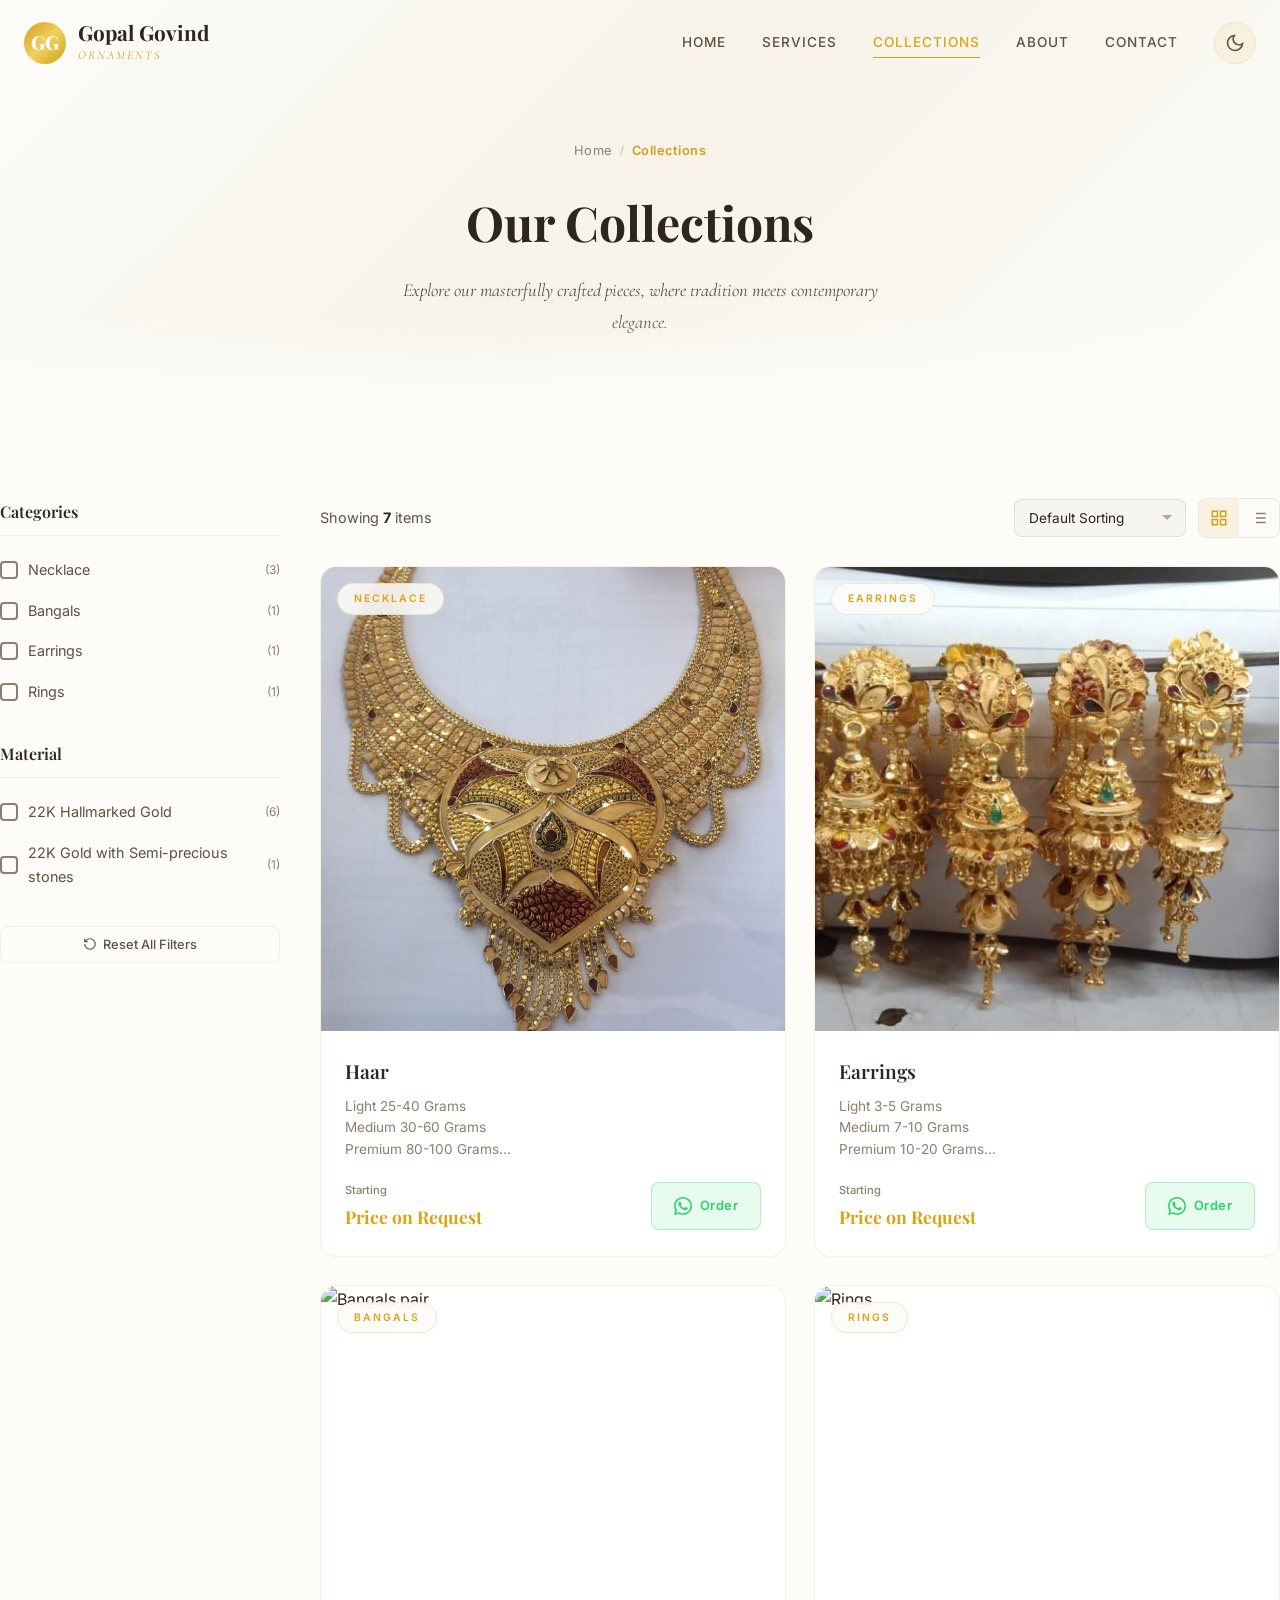
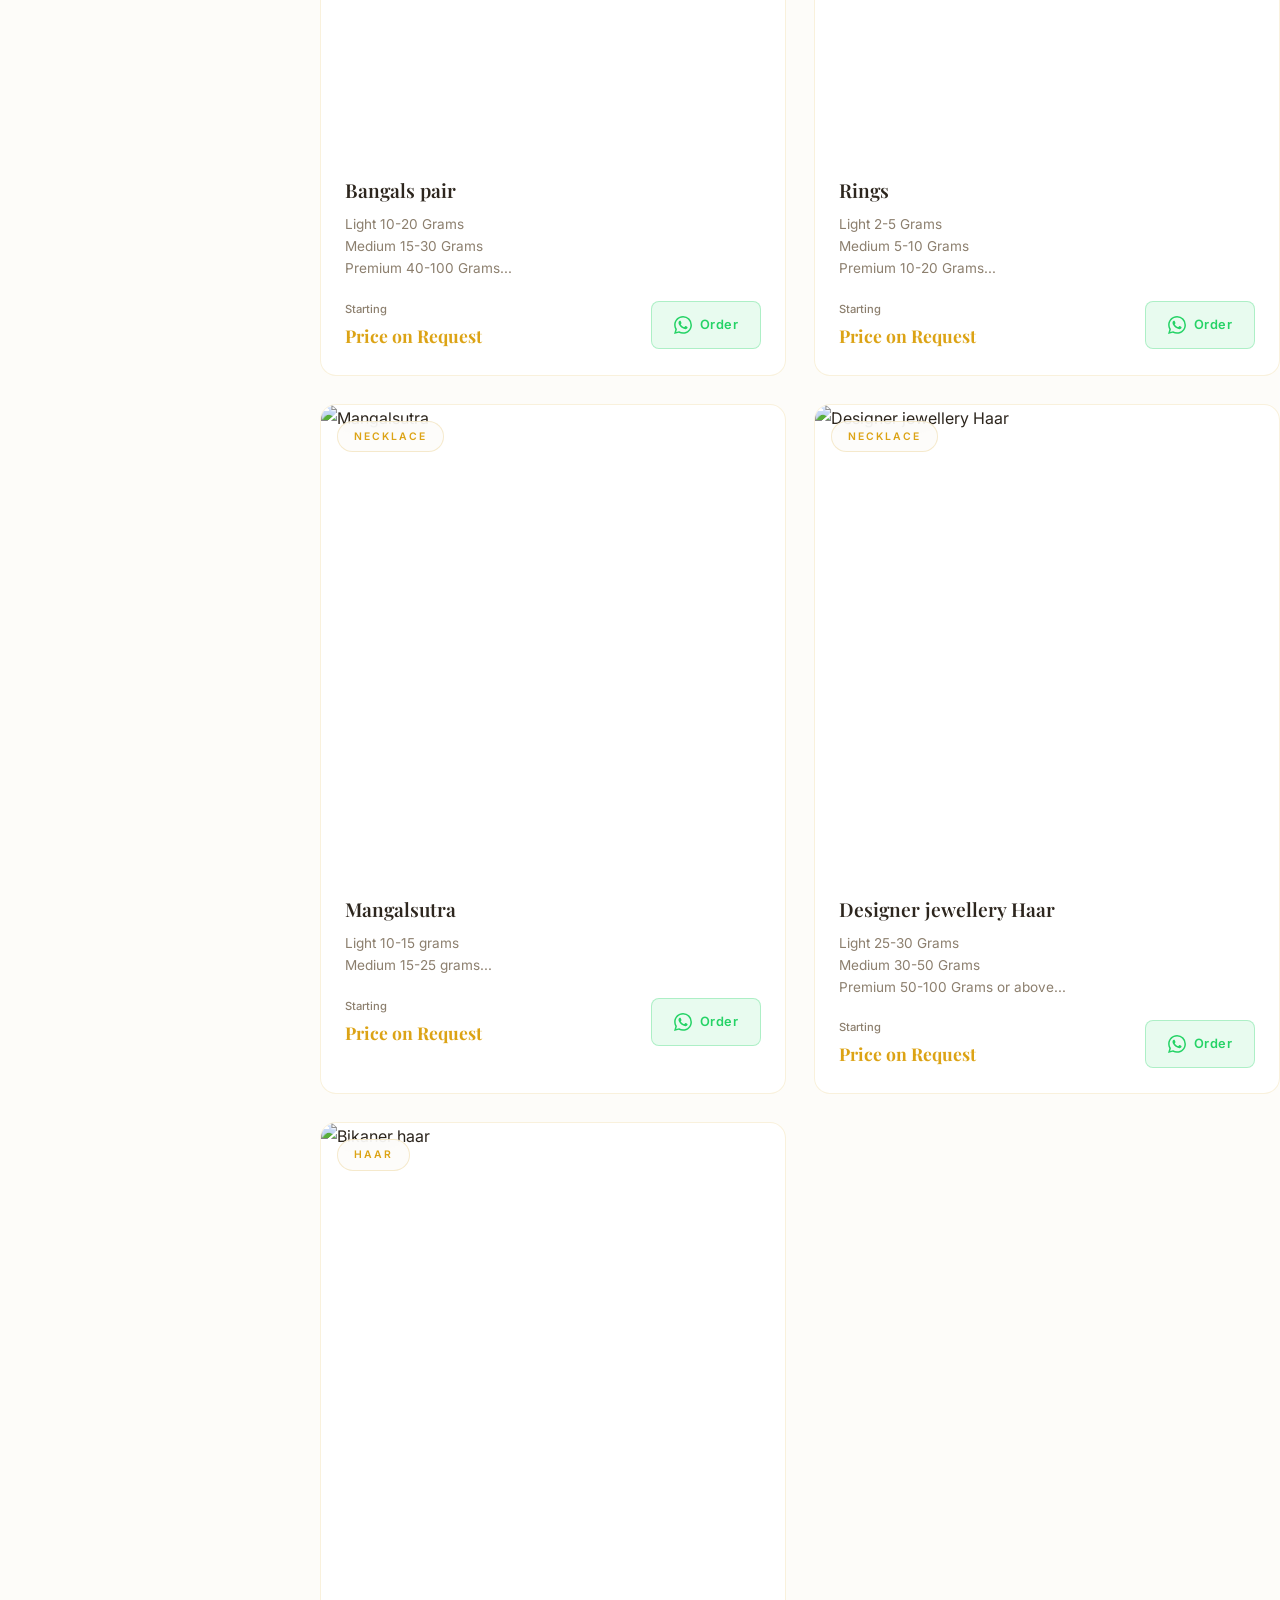
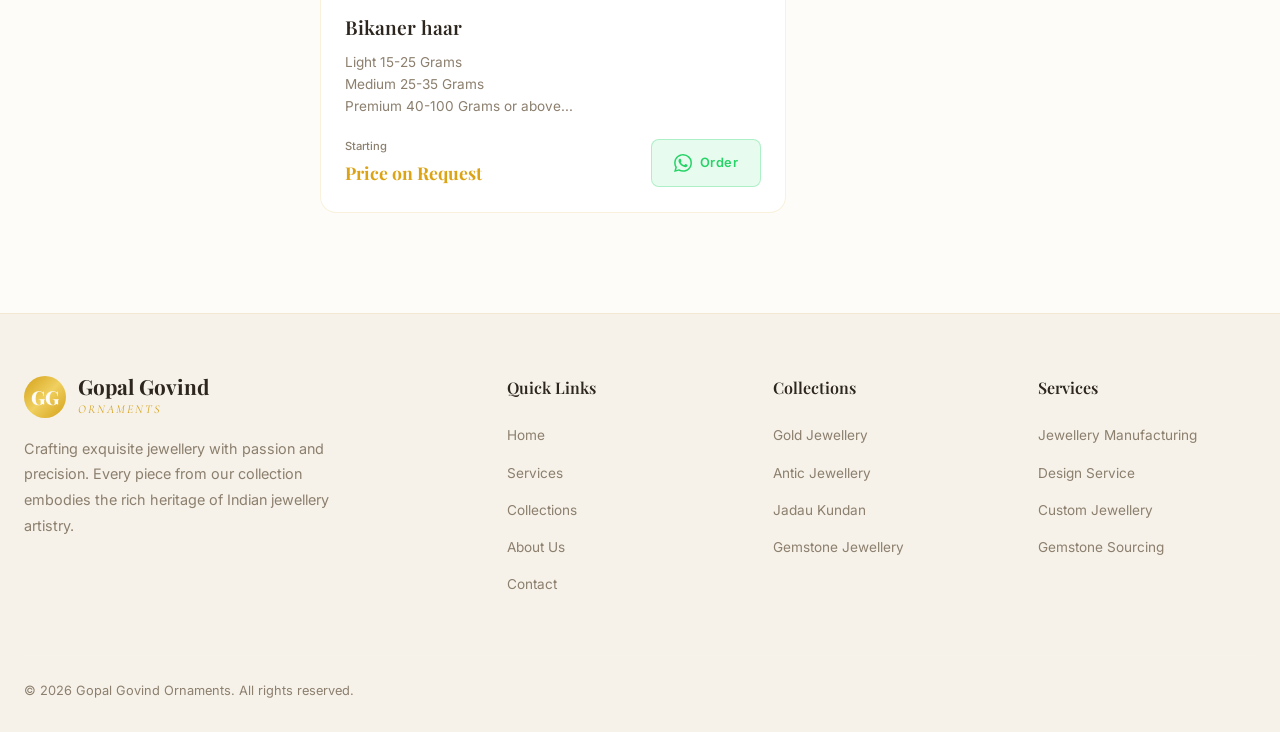
==== collections.html @ ad26abb6 "initial commit" ====
<!DOCTYPE html>
<html lang="en">

<head>
    <meta charset="UTF-8">
    <meta name="viewport" content="width=device-width, initial-scale=1.0">
    <title>Collections — Gopal Govind Ornaments</title>
    <meta name="description" content="Explore our exquisite handcrafted jewellery collections including Gold, Antic, Kundan, and Gemstone pieces.">
    <link rel="stylesheet" href="styles.css">
    <link rel="icon" type="image/svg+xml" href="data:image/svg+xml,%3Csvg xmlns='http://www.w3.org/2000/svg' viewBox='0 0 100 100'%3E%3Ctext y='.9em' font-size='90'%3E💎%3C/text%3E%3C/svg%3E">
    <script>
        (function() {
            const savedTheme = localStorage.getItem('theme');
            if (savedTheme === 'dark') {
                document.documentElement.classList.add('dark-theme');
            } else {
                document.documentElement.classList.remove('dark-theme');
            }
        })();
    </script>
</head>

<body>
    <!-- Page Loader -->
    <div class="page-loader" id="page-loader">
        <div class="loader-logo">Gopal Govind <span>Ornaments</span></div>
        <div class="loader-bar">
            <div class="loader-progress"></div>
        </div>
    </div>

    <!-- Navigation -->
    <nav class="navbar" id="navbar">
        <div class="container">
            <a href="index.html" class="nav-logo">
                <div class="nav-logo-icon">GG</div>
                <div class="nav-logo-text">
                    <span class="nav-logo-name">Gopal Govind</span>
                    <span class="nav-logo-tagline">Ornaments</span>
                </div>
            </a>

            <div class="nav-links" id="nav-links">
                <a href="index.html" class="nav-link" onclick="closeMenu()">Home</a>
                <a href="index.html#services" class="nav-link" onclick="closeMenu()">Services</a>
                <a href="collections.html" class="nav-link active" onclick="closeMenu()">Collections</a>
                <a href="about.html" class="nav-link" onclick="closeMenu()">About</a>
                <a href="contact.html" class="nav-link" onclick="closeMenu()">Contact</a>
                <button id="theme-toggle" class="theme-toggle-btn" aria-label="Toggle theme">
                    <svg class="sun-icon" viewBox="0 0 24 24" width="20" height="20" fill="none" stroke="currentColor" stroke-width="2">
                        <circle cx="12" cy="12" r="5"></circle>
                        <line x1="12" y1="1" x2="12" y2="3"></line>
                        <line x1="12" y1="21" x2="12" y2="23"></line>
                        <line x1="4.22" y1="4.22" x2="5.64" y2="5.64"></line>
                        <line x1="18.36" y1="18.36" x2="19.78" y2="19.78"></line>
                        <line x1="1" y1="12" x2="3" y2="12"></line>
                        <line x1="21" y1="12" x2="23" y2="12"></line>
                        <line x1="4.22" y1="19.78" x2="5.64" y2="18.36"></line>
                        <line x1="18.36" y1="5.64" x2="19.78" y2="4.22"></line>
                    </svg>
                    <svg class="moon-icon" viewBox="0 0 24 24" width="20" height="20" fill="none" stroke="currentColor" stroke-width="2">
                        <path d="M21 12.79A9 9 0 1 1 11.21 3 7 7 0 0 0 21 12.79z"></path>
                    </svg>
                </button>
            </div>

            <button class="hamburger" id="hamburger" onclick="toggleMenu()" aria-label="Toggle navigation menu">
                <span></span>
                <span></span>
                <span></span>
            </button>
        </div>
    </nav>

    <!-- Page Hero -->
    <header class="page-hero">
        <div class="container">
            <div class="breadcrumb animate-on-scroll">
                <a href="index.html">Home</a>
                <span class="breadcrumb-sep">/</span>
                <span class="breadcrumb-current">Collections</span>
            </div>
            <h1 class="page-hero-title animate-on-scroll" style="animation-delay: 0.1s">Our Collections</h1>
            <p class="page-hero-subtitle animate-on-scroll" style="animation-delay: 0.2s">Explore our masterfully crafted pieces, where tradition meets contemporary elegance.</p>
        </div>
    </header>

    <!-- Collections Content -->
    <section class="collections-layout">
        <!-- Sidebar Filters -->
        <aside class="filter-sidebar">
            <button class="filter-toggle-mobile" id="filter-toggle-mobile">
                <svg viewBox="0 0 24 24"><path d="M22 3H2l8 9.46V19l4 2v-8.54L22 3z"/></svg>
                Filters
            </button>
            
            <div class="filter-sections-wrapper" id="filter-sections">
                <div class="filter-section animate-on-scroll">
                    <h3 class="filter-section-title">Categories</h3>
                    <div id="filter-categories">
                        <!-- Categories injected by JS -->
                    </div>
                </div>

                <div class="filter-section animate-on-scroll" style="animation-delay: 0.1s">
                    <h3 class="filter-section-title">Material</h3>
                    <div id="filter-materials">
                        <!-- Materials injected by JS -->
                    </div>
                </div>

                <button class="filter-reset-btn animate-on-scroll" id="filter-reset" style="animation-delay: 0.2s">
                    <svg width="14" height="14" viewBox="0 0 24 24" fill="none" stroke="currentColor" stroke-width="2">
                        <path d="M3 12a9 9 0 1 0 9-9 9.75 9.75 0 0 0-6.74 2.74L3 8"/>
                        <path d="M3 3v5h5"/>
                    </svg>
                    Reset All Filters
                </button>
            </div>
        </aside>

        <!-- Product Grid Area -->
        <main class="collections-main">
            <div class="collection-toolbar animate-on-scroll">
                <div class="collection-count" id="collection-count">
                    Showing <strong>0</strong> items
                </div>
                <div class="collection-controls">
                    <select class="sort-select" id="sort-select" aria-label="Sort products">
                        <option value="default">Default Sorting</option>
                        <option value="az">Alphabetically, A-Z</option>
                        <option value="za">Alphabetically, Z-A</option>
                    </select>
                    
                    <div class="view-toggle">
                        <button class="view-btn active" id="view-grid" aria-label="Grid view">
                            <svg viewBox="0 0 24 24"><rect x="3" y="3" width="7" height="7"/><rect x="14" y="3" width="7" height="7"/><rect x="14" y="14" width="7" height="7"/><rect x="3" y="14" width="7" height="7"/></svg>
                        </button>
                        <button class="view-btn" id="view-list" aria-label="List view">
                            <svg viewBox="0 0 24 24"><line x1="8" y1="6" x2="21" y2="6"/><line x1="8" y1="12" x2="21" y2="12"/><line x1="8" y1="18" x2="21" y2="18"/><line x1="3" y1="6" x2="3.01" y2="6"/><line x1="3" y1="12" x2="3.01" y2="12"/><line x1="3" y1="18" x2="3.01" y2="18"/></svg>
                        </button>
                    </div>
                </div>
            </div>

            <div class="products-grid" id="products-grid">
                <!-- Products injected by JS -->
            </div>
        </main>
    </section>

    <!-- Footer -->
    <footer class="footer">
        <div class="container">
            <div class="footer-grid">
                <div>
                    <a href="index.html" class="nav-logo">
                        <div class="nav-logo-icon">GG</div>
                        <div class="nav-logo-text">
                            <span class="nav-logo-name">Gopal Govind</span>
                            <span class="nav-logo-tagline">Ornaments</span>
                        </div>
                    </a>
                    <p class="footer-brand-description">
                        Crafting exquisite jewellery with passion and precision. Every piece from our collection embodies
                        the rich heritage of Indian jewellery artistry.
                    </p>
                </div>
                <div>
                    <h4 class="footer-heading">Quick Links</h4>
                    <ul class="footer-links">
                        <li><a href="index.html">Home</a></li>
                        <li><a href="index.html#services">Services</a></li>
                        <li><a href="collections.html">Collections</a></li>
                        <li><a href="about.html">About Us</a></li>
                        <li><a href="contact.html">Contact</a></li>
                    </ul>
                </div>
                <div>
                    <h4 class="footer-heading">Collections</h4>
                    <ul class="footer-links">
                        <li><a href="collections.html?category=gold">Gold Jewellery</a></li>
                        <li><a href="collections.html?category=antic">Antic Jewellery</a></li>
                        <li><a href="collections.html?category=kundan">Jadau Kundan</a></li>
                        <li><a href="collections.html?category=gemstone">Gemstone Jewellery</a></li>
                    </ul>
                </div>
                <div>
                    <h4 class="footer-heading">Services</h4>
                    <ul class="footer-links">
                        <li><a href="index.html#services">Jewellery Manufacturing</a></li>
                        <li><a href="index.html#services">Design Service</a></li>
                        <li><a href="index.html#services">Custom Jewellery</a></li>
                        <li><a href="index.html#services">Gemstone Sourcing</a></li>
                    </ul>
                </div>
            </div>
            <div class="footer-bottom">
                <p class="footer-copyright">&copy; 2026 Gopal Govind Ornaments. All rights reserved.</p>
            </div>
        </div>
    </footer>

    <!-- Back to Top -->
    <button class="back-to-top" id="back-to-top" onclick="scrollToTop()" aria-label="Back to top">
        <svg width="20" height="20" viewBox="0 0 24 24" fill="none" stroke="currentColor" stroke-width="2">
            <path d="M18 15l-6-6-6 6" />
        </svg>
    </button>

    <script src="data.js"></script>
    <script src="shared.js"></script>
    <script src="collections.js"></script>
</body>

</html>
---- styles.css ----
/* ========================================
   GOPAL GOVIND ORNAMENTS — Design System
   Premium Luxury Jewellery E-commerce
   ======================================== */

@import url('https://fonts.googleapis.com/css2?family=Playfair+Display:ital,wght@0,400;0,500;0,600;0,700;0,800;1,400;1,500&family=Inter:wght@300;400;500;600;700&family=Cormorant+Garamond:ital,wght@0,400;0,500;0,600;0,700;1,400;1,500&display=swap');

/* ── CSS Custom Properties ── */
:root {
  /* Primary Gold Palette */
  --gold-50: #fefce8;
  --gold-100: #fef9c3;
  --gold-200: #fef08a;
  --gold-300: #fde047;
  --gold-400: #dca315; /* Darker gold for better contrast on light backgrounds */
  --gold-500: #d4a017;
  --gold-600: #b8860b;
  --gold-700: #96700a;
  --gold-800: #7a5c0e;
  --gold-900: #5c4409;

  /* Background Palette (Light Theme Default) */
  --bg-primary: #fdfcf9;
  --bg-secondary: #f6f2e9;
  --bg-tertiary: #ebe5d8;
  --bg-card: #ffffff;
  --bg-elevated: #ffffff;

  /* Text Colors */
  --text-primary: #2d261e;
  --text-secondary: #5e5140;
  --text-muted: #8c7f6e;
  --text-gold: #c79514;

  /* Accent Colors */
  --ruby: #9b1b30;
  --ruby-light: #c41e3a;
  --emerald: #1b6b3a;
  --emerald-light: #2d8b57;
  --sapphire: #1b3a6b;
  --sapphire-light: #2952a3;

  /* Gradients */
  --gradient-gold: linear-gradient(135deg, #d4a017, #f0d060, #d4a017);
  --gradient-gold-subtle: linear-gradient(135deg, rgba(212, 160, 23, 0.1), rgba(240, 208, 96, 0.03));
  --gradient-dark: linear-gradient(180deg, #fdfcf9 0%, #f6f2e9 50%, #fdfcf9 100%);
  --gradient-hero: linear-gradient(135deg, #fdfcf9 0%, #f7f3ea 50%, #fdfcf9 100%);
  --gradient-card: linear-gradient(145deg, #ffffff, #fdfcf9);

  /* Shadows */
  --shadow-sm: 0 2px 8px rgba(94, 81, 64, 0.08);
  --shadow-md: 0 4px 20px rgba(94, 81, 64, 0.12);
  --shadow-lg: 0 8px 40px rgba(94, 81, 64, 0.16);
  --shadow-gold: 0 4px 30px rgba(212, 160, 23, 0.1);
  --shadow-gold-lg: 0 8px 50px rgba(212, 160, 23, 0.15);

  /* Typography */
  --font-display: 'Playfair Display', serif;
  --font-body: 'Inter', sans-serif;
  --font-elegant: 'Cormorant Garamond', serif;

  /* Spacing */
  --section-padding: 100px 0;
  --container-width: 1280px;

  /* Borders */
  --border-gold: 1px solid rgba(212, 160, 23, 0.15);
  --border-gold-strong: 1px solid rgba(212, 160, 23, 0.35);

  /* Transitions */
  --transition-fast: 0.2s cubic-bezier(0.4, 0, 0.2, 1);
  --transition-smooth: 0.4s cubic-bezier(0.4, 0, 0.2, 1);
  --transition-slow: 0.6s cubic-bezier(0.4, 0, 0.2, 1);

  /* Semantic UI overlays & inputs */
  --overlay-bg: rgba(253, 252, 249, 0.95);
  --card-overlay-bg: rgba(253, 252, 249, 0.85);
  --border-subtle: 1px solid rgba(94, 81, 64, 0.1);
  --form-input-bg: rgba(94, 81, 64, 0.04);
  --form-input-border: 1px solid rgba(94, 81, 64, 0.12);
  --loader-bg: rgba(94, 81, 64, 0.1);
}

/* ── Dark Theme Override ── */
html.dark-theme {
  --gold-400: #facc15;
  
  /* Dark Background Palette */
  --bg-primary: #0a0a0a;
  --bg-secondary: #111111;
  --bg-tertiary: #1a1a1a;
  --bg-card: #141414;
  --bg-elevated: #1e1e1e;

  /* Text Colors */
  --text-primary: #f5f0e8;
  --text-secondary: #b8a88a;
  --text-muted: #8a7d6b;
  --text-gold: #d4a017;

  /* Gradients */
  --gradient-dark: linear-gradient(180deg, #0a0a0a 0%, #111111 50%, #0a0a0a 100%);
  --gradient-hero: linear-gradient(135deg, #0a0a0a 0%, #1a1510 50%, #0a0a0a 100%);
  --gradient-card: linear-gradient(145deg, rgba(30, 30, 30, 0.9), rgba(20, 20, 20, 0.95));

  /* Shadows */
  --shadow-sm: 0 2px 8px rgba(0, 0, 0, 0.3);
  --shadow-md: 0 4px 20px rgba(0, 0, 0, 0.4);
  --shadow-lg: 0 8px 40px rgba(0, 0, 0, 0.5);
  --shadow-gold: 0 4px 30px rgba(212, 160, 23, 0.15);
  --shadow-gold-lg: 0 8px 50px rgba(212, 160, 23, 0.25);

  /* Borders */
  --border-gold: 1px solid rgba(212, 160, 23, 0.2);
  --border-gold-strong: 1px solid rgba(212, 160, 23, 0.4);

  /* Semantic UI overlays & inputs */
  --overlay-bg: rgba(10, 10, 10, 0.95);
  --card-overlay-bg: rgba(10, 10, 10, 0.8);
  --border-subtle: 1px solid rgba(255, 255, 255, 0.05);
  --form-input-bg: rgba(255, 255, 255, 0.03);
  --form-input-border: 1px solid rgba(255, 255, 255, 0.08);
  --loader-bg: rgba(255, 255, 255, 0.05);
}


/* ── Reset & Base ── */
*,
*::before,
*::after {
  margin: 0;
  padding: 0;
  box-sizing: border-box;
}

html {
  scroll-behavior: smooth;
  font-size: 16px;
}

body {
  font-family: var(--font-body);
  background-color: var(--bg-primary);
  color: var(--text-primary);
  line-height: 1.7;
  overflow-x: hidden;
  -webkit-font-smoothing: antialiased;
  -moz-osx-font-smoothing: grayscale;
}

a {
  text-decoration: none;
  color: inherit;
}

ul, ol {
  list-style: none;
}

img {
  max-width: 100%;
  display: block;
}

button {
  border: none;
  outline: none;
  cursor: pointer;
  font-family: var(--font-body);
}

/* ── Container ── */
.container {
  max-width: var(--container-width);
  margin: 0 auto;
  padding: 0 24px;
}

/* ── Decorative Elements ── */
.gold-line {
  width: 80px;
  height: 2px;
  background: var(--gradient-gold);
  margin: 16px auto;
  border-radius: 2px;
}

.section-badge {
  display: inline-block;
  font-family: var(--font-body);
  font-size: 0.7rem;
  font-weight: 600;
  letter-spacing: 4px;
  text-transform: uppercase;
  color: var(--gold-500);
  background: rgba(212, 160, 23, 0.08);
  padding: 8px 24px;
  border-radius: 50px;
  border: 1px solid rgba(212, 160, 23, 0.15);
  margin-bottom: 20px;
}

.section-title {
  font-family: var(--font-display);
  font-size: 3rem;
  font-weight: 700;
  color: var(--text-primary);
  margin-bottom: 16px;
  line-height: 1.2;
}

.section-subtitle {
  font-family: var(--font-elegant);
  font-size: 1.2rem;
  color: var(--text-secondary);
  max-width: 600px;
  margin: 0 auto;
  font-style: italic;
}

.section-header {
  text-align: center;
  margin-bottom: 64px;
}

/* ── Scroll Animations ── */
.animate-on-scroll {
  opacity: 0;
  transform: translateY(40px);
  transition: opacity 0.8s ease, transform 0.8s ease;
}

.animate-on-scroll.visible {
  opacity: 1;
  transform: translateY(0);
}

/* =====================
   NAVIGATION
   ===================== */
.navbar {
  position: fixed;
  top: 0;
  left: 0;
  width: 100%;
  z-index: 1000;
  padding: 20px 0;
  transition: var(--transition-smooth);
}

.navbar.scrolled {
  padding: 12px 0;
  background: var(--overlay-bg);
  backdrop-filter: blur(20px);
  -webkit-backdrop-filter: blur(20px);
  border-bottom: var(--border-gold);
  box-shadow: var(--shadow-md);
}

.navbar .container {
  display: flex;
  justify-content: space-between;
  align-items: center;
}

.nav-logo {
  display: flex;
  align-items: center;
  gap: 12px;
}

.nav-logo-icon {
  width: 42px;
  height: 42px;
  background: var(--gradient-gold);
  border-radius: 50%;
  display: flex;
  align-items: center;
  justify-content: center;
  font-family: var(--font-display);
  font-size: 1.2rem;
  font-weight: 800;
  color: var(--bg-primary);
}

.nav-logo-text {
  display: flex;
  flex-direction: column;
}

.nav-logo-name {
  font-family: var(--font-display);
  font-size: 1.3rem;
  font-weight: 700;
  color: var(--text-primary);
  line-height: 1.2;
}

.nav-logo-tagline {
  font-family: var(--font-elegant);
  font-size: 0.75rem;
  color: var(--gold-500);
  letter-spacing: 2px;
  text-transform: uppercase;
  font-style: italic;
}

.nav-links {
  display: flex;
  gap: 36px;
  align-items: center;
}

.nav-link {
  font-size: 0.85rem;
  font-weight: 500;
  letter-spacing: 1px;
  text-transform: uppercase;
  color: var(--text-secondary);
  transition: var(--transition-fast);
  position: relative;
}

.nav-link::after {
  content: '';
  position: absolute;
  bottom: -4px;
  left: 0;
  width: 0;
  height: 1px;
  background: var(--gold-500);
  transition: var(--transition-smooth);
}

.nav-link:hover {
  color: var(--gold-400);
}

.nav-link:hover::after {
  width: 100%;
}

/* Theme Toggle Button */
.theme-toggle-btn {
  display: flex;
  align-items: center;
  justify-content: center;
  width: 42px;
  height: 42px;
  background: rgba(212, 160, 23, 0.08);
  border: var(--border-gold);
  border-radius: 50%;
  color: var(--text-secondary);
  transition: var(--transition-smooth);
  cursor: pointer;
}

.theme-toggle-btn:hover {
  background: rgba(212, 160, 23, 0.15);
  border-color: var(--gold-500);
  color: var(--gold-400);
  transform: scale(1.05) rotate(15deg);
  box-shadow: var(--shadow-gold);
}

.theme-toggle-btn svg {
  transition: transform 0.5s cubic-bezier(0.4, 0, 0.2, 1);
}

.theme-toggle-btn:active svg {
  transform: scale(0.85);
}

/* Toggle visibility of sun/moon icons based on theme */
html:not(.dark-theme) .sun-icon {
  display: none !important;
}

html:not(.dark-theme) .moon-icon {
  display: block !important;
}

html.dark-theme .sun-icon {
  display: block !important;
}

html.dark-theme .moon-icon {
  display: none !important;
}

@media (max-width: 768px) {
  .theme-toggle-btn {
    margin: 10px auto 0 auto;
  }
}

.nav-whatsapp {
  display: flex;
  align-items: center;
  gap: 8px;
  padding: 10px 24px;
  background: rgba(37, 211, 102, 0.1);
  border: 1px solid rgba(37, 211, 102, 0.3);
  border-radius: 50px;
  color: #25d366;
  font-size: 0.85rem;
  font-weight: 600;
  transition: var(--transition-smooth);
}

.nav-whatsapp:hover {
  background: rgba(37, 211, 102, 0.2);
  border-color: rgba(37, 211, 102, 0.5);
  box-shadow: 0 4px 20px rgba(37, 211, 102, 0.15);
}

.nav-whatsapp svg {
  width: 18px;
  height: 18px;
}

/* Hamburger */
.hamburger {
  display: none;
  flex-direction: column;
  gap: 5px;
  background: transparent;
  padding: 8px;
  cursor: pointer;
}

.hamburger span {
  width: 28px;
  height: 2px;
  background: var(--text-primary);
  transition: var(--transition-fast);
  border-radius: 2px;
}

.hamburger.active span:nth-child(1) {
  transform: rotate(45deg) translate(5px, 5px);
}

.hamburger.active span:nth-child(2) {
  opacity: 0;
}

.hamburger.active span:nth-child(3) {
  transform: rotate(-45deg) translate(5px, -5px);
}

/* =====================
   HERO SECTION
   ===================== */
.hero {
  min-height: 100vh;
  display: flex;
  align-items: center;
  position: relative;
  background: var(--gradient-hero);
  overflow: hidden;
}

.hero::before {
  content: '';
  position: absolute;
  top: 0;
  left: 0;
  width: 100%;
  height: 100%;
  background: 
    radial-gradient(ellipse 800px 600px at 20% 50%, rgba(212, 160, 23, 0.06) 0%, transparent 70%),
    radial-gradient(ellipse 600px 400px at 80% 30%, rgba(212, 160, 23, 0.04) 0%, transparent 70%);
  pointer-events: none;
}

.hero::after {
  content: '';
  position: absolute;
  bottom: 0;
  left: 0;
  width: 100%;
  height: 200px;
  background: linear-gradient(to top, var(--bg-primary), transparent);
  pointer-events: none;
}

.hero .container {
  display: grid;
  grid-template-columns: 1fr 1fr;
  gap: 80px;
  align-items: center;
  position: relative;
  z-index: 1;
}

.hero-content {
  padding-top: 80px;
}

.hero-badge {
  display: inline-flex;
  align-items: center;
  gap: 8px;
  font-size: 0.7rem;
  font-weight: 600;
  letter-spacing: 4px;
  text-transform: uppercase;
  color: var(--gold-500);
  margin-bottom: 28px;
  animation: fadeInUp 1s ease 0.2s both;
}

.hero-badge::before {
  content: '';
  width: 40px;
  height: 1px;
  background: var(--gold-500);
}

.hero-title {
  font-family: var(--font-display);
  font-size: 4.5rem;
  font-weight: 700;
  line-height: 1.1;
  margin-bottom: 24px;
  animation: fadeInUp 1s ease 0.4s both;
}

.hero-title span {
  background: var(--gradient-gold);
  -webkit-background-clip: text;
  -webkit-text-fill-color: transparent;
  background-clip: text;
}

.hero-description {
  font-family: var(--font-elegant);
  font-size: 1.25rem;
  color: var(--text-secondary);
  line-height: 1.8;
  margin-bottom: 40px;
  max-width: 500px;
  font-style: italic;
  animation: fadeInUp 1s ease 0.6s both;
}

.hero-buttons {
  display: flex;
  gap: 16px;
  flex-wrap: wrap;
  animation: fadeInUp 1s ease 0.8s both;
}

.btn-primary {
  display: inline-flex;
  align-items: center;
  gap: 10px;
  padding: 16px 36px;
  background: var(--gradient-gold);
  color: var(--bg-primary);
  font-weight: 700;
  font-size: 0.85rem;
  letter-spacing: 2px;
  text-transform: uppercase;
  border-radius: 4px;
  transition: var(--transition-smooth);
  position: relative;
  overflow: hidden;
}

.btn-primary::before {
  content: '';
  position: absolute;
  inset: 0;
  background: linear-gradient(135deg, rgba(255,255,255,0.3), transparent);
  opacity: 0;
  transition: var(--transition-smooth);
}

.btn-primary:hover {
  box-shadow: var(--shadow-gold-lg);
  transform: translateY(-2px);
}

.btn-primary:hover::before {
  opacity: 1;
}

.btn-secondary {
  display: inline-flex;
  align-items: center;
  gap: 10px;
  padding: 16px 36px;
  background: transparent;
  color: var(--text-primary);
  font-weight: 600;
  font-size: 0.85rem;
  letter-spacing: 2px;
  text-transform: uppercase;
  border: var(--border-gold-strong);
  border-radius: 4px;
  transition: var(--transition-smooth);
}

.btn-secondary:hover {
  background: rgba(212, 160, 23, 0.08);
  border-color: var(--gold-500);
  color: var(--gold-400);
  box-shadow: var(--shadow-gold);
}

/* Hero Image */
.hero-image-wrapper {
  position: relative;
  display: flex;
  justify-content: center;
  align-items: center;
  padding-top: 80px;
  animation: fadeIn 1.2s ease 0.5s both;
}

.hero-image-container {
  position: relative;
  width: 480px;
  height: 480px;
}

.hero-image-ring {
  position: absolute;
  inset: -20px;
  border: 1px solid rgba(212, 160, 23, 0.15);
  border-radius: 50%;
  animation: rotate 30s linear infinite;
}

.hero-image-ring::before {
  content: '';
  position: absolute;
  top: -4px;
  left: 50%;
  width: 8px;
  height: 8px;
  background: var(--gold-500);
  border-radius: 50%;
}

.hero-image-ring-2 {
  position: absolute;
  inset: -50px;
  border: 1px solid rgba(212, 160, 23, 0.08);
  border-radius: 50%;
  animation: rotate 45s linear infinite reverse;
}

.hero-main-image {
  width: 100%;
  height: 100%;
  border-radius: 50%;
  object-fit: cover;
  border: 2px solid rgba(212, 160, 23, 0.2);
  box-shadow: var(--shadow-gold-lg);
}

.hero-floating-card {
  position: absolute;
  background: var(--overlay-bg);
  backdrop-filter: blur(20px);
  border: var(--border-gold);
  border-radius: 12px;
  padding: 16px 20px;
  animation: float 4s ease-in-out infinite;
}

.hero-floating-card.card-1 {
  bottom: 60px;
  left: -40px;
  animation-delay: 0s;
}

.hero-floating-card.card-2 {
  top: 80px;
  right: -30px;
  animation-delay: 2s;
}

.floating-label {
  font-size: 0.65rem;
  font-weight: 600;
  letter-spacing: 2px;
  text-transform: uppercase;
  color: var(--gold-500);
  margin-bottom: 4px;
}

.floating-value {
  font-family: var(--font-display);
  font-size: 1.4rem;
  font-weight: 700;
  color: var(--text-primary);
}

/* Hero Stats */
.hero-stats {
  display: flex;
  gap: 48px;
  margin-top: 48px;
  padding-top: 32px;
  border-top: var(--border-gold);
  animation: fadeInUp 1s ease 1s both;
}

.hero-stat-number {
  font-family: var(--font-display);
  font-size: 2rem;
  font-weight: 700;
  color: var(--gold-400);
  line-height: 1;
}

.hero-stat-label {
  font-size: 0.75rem;
  color: var(--text-muted);
  letter-spacing: 1px;
  text-transform: uppercase;
  margin-top: 4px;
}

/* =====================
   SERVICES SECTION
   ===================== */
.services {
  padding: var(--section-padding);
  background: var(--bg-secondary);
  position: relative;
}

.services::before {
  content: '';
  position: absolute;
  top: 0;
  left: 0;
  width: 100%;
  height: 1px;
  background: linear-gradient(90deg, transparent, rgba(212, 160, 23, 0.3), transparent);
}

.services-grid {
  display: grid;
  grid-template-columns: repeat(4, 1fr);
  gap: 24px;
}

.service-card {
  padding: 40px 28px;
  background: var(--gradient-card);
  border: var(--border-gold);
  border-radius: 16px;
  text-align: center;
  transition: var(--transition-smooth);
  position: relative;
  overflow: hidden;
}

.service-card::before {
  content: '';
  position: absolute;
  top: 0;
  left: 0;
  width: 100%;
  height: 100%;
  background: linear-gradient(180deg, rgba(212, 160, 23, 0.05) 0%, transparent 50%);
  opacity: 0;
  transition: var(--transition-smooth);
}

.service-card:hover {
  transform: translateY(-8px);
  border-color: rgba(212, 160, 23, 0.4);
  box-shadow: var(--shadow-gold);
}

.service-card:hover::before {
  opacity: 1;
}

.service-icon {
  width: 64px;
  height: 64px;
  background: rgba(212, 160, 23, 0.08);
  border: 1px solid rgba(212, 160, 23, 0.15);
  border-radius: 16px;
  display: flex;
  align-items: center;
  justify-content: center;
  margin: 0 auto 20px;
  transition: var(--transition-smooth);
  position: relative;
  z-index: 1;
}

.service-card:hover .service-icon {
  background: rgba(212, 160, 23, 0.15);
  border-color: rgba(212, 160, 23, 0.3);
  transform: scale(1.1);
}

.service-icon svg {
  width: 28px;
  height: 28px;
  stroke: var(--gold-500);
  fill: none;
  stroke-width: 1.5;
}

.service-title {
  font-family: var(--font-display);
  font-size: 1.15rem;
  font-weight: 600;
  margin-bottom: 12px;
  color: var(--text-primary);
  position: relative;
  z-index: 1;
}

.service-description {
  font-size: 0.9rem;
  color: var(--text-muted);
  line-height: 1.7;
  position: relative;
  z-index: 1;
}

/* =====================
   PRODUCTS SECTION
   ===================== */
.products {
  padding: var(--section-padding);
  background: var(--bg-primary);
  position: relative;
}

/* Category Filter */
.category-filter {
  display: flex;
  justify-content: center;
  gap: 8px;
  margin-bottom: 48px;
  flex-wrap: wrap;
}

.filter-btn {
  padding: 12px 28px;
  background: transparent;
  color: var(--text-secondary);
  font-size: 0.8rem;
  font-weight: 600;
  letter-spacing: 1.5px;
  text-transform: uppercase;
  border: var(--border-gold);
  border-radius: 50px;
  cursor: pointer;
  transition: var(--transition-smooth);
}

.filter-btn:hover {
  color: var(--gold-400);
  border-color: rgba(212, 160, 23, 0.4);
  background: rgba(212, 160, 23, 0.05);
}

.filter-btn.active {
  background: var(--gradient-gold);
  color: var(--bg-primary);
  border-color: var(--gold-500);
  font-weight: 700;
}

/* Product Grid */
.products-grid {
  display: grid;
  grid-template-columns: repeat(auto-fill, minmax(320px, 1fr));
  gap: 28px;
}

.product-card {
  background: var(--bg-card);
  border: var(--border-gold);
  border-radius: 16px;
  overflow: hidden;
  transition: var(--transition-smooth);
  position: relative;
}

.product-card:hover {
  transform: translateY(-6px);
  border-color: rgba(212, 160, 23, 0.4);
  box-shadow: var(--shadow-gold);
}

.product-image-wrapper {
  position: relative;
  overflow: hidden;
  aspect-ratio: 1 / 1;
}

.product-image {
  width: 100%;
  height: 100%;
  object-fit: cover;
  transition: transform 0.6s ease;
}

.product-card:hover .product-image {
  transform: scale(1.05);
}

.product-category-badge {
  position: absolute;
  top: 16px;
  left: 16px;
  padding: 6px 16px;
  background: var(--card-overlay-bg);
  backdrop-filter: blur(10px);
  border: 1px solid rgba(212, 160, 23, 0.2);
  border-radius: 50px;
  font-size: 0.65rem;
  font-weight: 600;
  letter-spacing: 2px;
  text-transform: uppercase;
  color: var(--gold-400);
}

.product-quick-view {
  position: absolute;
  bottom: 16px;
  right: 16px;
  width: 44px;
  height: 44px;
  background: var(--card-overlay-bg);
  backdrop-filter: blur(10px);
  border: 1px solid rgba(212, 160, 23, 0.2);
  border-radius: 50%;
  display: flex;
  align-items: center;
  justify-content: center;
  color: var(--gold-400);
  opacity: 0;
  transform: translateY(10px);
  transition: var(--transition-smooth);
  cursor: pointer;
}

.product-card:hover .product-quick-view {
  opacity: 1;
  transform: translateY(0);
}

.product-quick-view:hover {
  background: rgba(212, 160, 23, 0.2);
  border-color: rgba(212, 160, 23, 0.4);
}

.product-info {
  padding: 24px;
}

.product-name {
  font-family: var(--font-display);
  font-size: 1.2rem;
  font-weight: 600;
  color: var(--text-primary);
  margin-bottom: 8px;
}

.product-description {
  font-size: 0.85rem;
  color: var(--text-muted);
  line-height: 1.6;
  margin-bottom: 20px;
}

.product-footer {
  display: flex;
  align-items: center;
  justify-content: space-between;
  gap: 12px;
}

.product-price {
  font-family: var(--font-display);
  font-size: 1.1rem;
  font-weight: 700;
  color: var(--gold-400);
}

.product-price .price-label {
  font-family: var(--font-body);
  font-size: 0.7rem;
  font-weight: 500;
  color: var(--text-muted);
  display: block;
  margin-bottom: 2px;
}

.btn-whatsapp {
  display: inline-flex;
  align-items: center;
  gap: 8px;
  padding: 12px 22px;
  background: rgba(37, 211, 102, 0.1);
  border: 1px solid rgba(37, 211, 102, 0.3);
  border-radius: 8px;
  color: #25d366;
  font-size: 0.8rem;
  font-weight: 600;
  letter-spacing: 0.5px;
  transition: var(--transition-smooth);
  cursor: pointer;
  white-space: nowrap;
}

.btn-whatsapp:hover {
  background: #25d366;
  color: #fff;
  border-color: #25d366;
  box-shadow: 0 4px 20px rgba(37, 211, 102, 0.3);
  transform: translateY(-2px);
}

.btn-whatsapp svg {
  width: 18px;
  height: 18px;
  flex-shrink: 0;
}

/* =====================
   PRODUCT MODAL
   ===================== */
.modal-overlay {
  position: fixed;
  inset: 0;
  background: rgba(0, 0, 0, 0.85);
  backdrop-filter: blur(10px);
  z-index: 2000;
  display: flex;
  align-items: center;
  justify-content: center;
  opacity: 0;
  visibility: hidden;
  transition: var(--transition-smooth);
  padding: 24px;
}

.modal-overlay.active {
  opacity: 1;
  visibility: visible;
}

.modal {
  background: var(--bg-elevated);
  border: var(--border-gold);
  border-radius: 20px;
  max-width: 900px;
  width: 100%;
  max-height: 90vh;
  overflow-y: auto;
  display: grid;
  grid-template-columns: 1fr 1fr;
  transform: scale(0.9) translateY(20px);
  transition: var(--transition-smooth);
  box-shadow: var(--shadow-lg);
}

.modal-overlay.active .modal {
  transform: scale(1) translateY(0);
}

.modal-image {
  position: relative;
  overflow: hidden;
  border-radius: 20px 0 0 20px;
}

.modal-image img {
  width: 100%;
  height: 100%;
  object-fit: cover;
  min-height: 400px;
}

.modal-close {
  position: absolute;
  top: 16px;
  right: 16px;
  width: 40px;
  height: 40px;
  background: var(--card-overlay-bg);
  backdrop-filter: blur(10px);
  border: var(--border-subtle);
  border-radius: 50%;
  display: flex;
  align-items: center;
  justify-content: center;
  color: var(--text-primary);
  font-size: 1.2rem;
  cursor: pointer;
  transition: var(--transition-fast);
  z-index: 10;
}

.modal-close:hover {
  background: rgba(212, 160, 23, 0.2);
  border-color: rgba(212, 160, 23, 0.4);
}

.modal-content {
  padding: 40px;
  display: flex;
  flex-direction: column;
  justify-content: center;
}

.modal-category {
  font-size: 0.7rem;
  font-weight: 600;
  letter-spacing: 3px;
  text-transform: uppercase;
  color: var(--gold-500);
  margin-bottom: 12px;
}

.modal-title {
  font-family: var(--font-display);
  font-size: 2rem;
  font-weight: 700;
  color: var(--text-primary);
  margin-bottom: 16px;
  line-height: 1.2;
}

.modal-description {
  font-size: 0.95rem;
  color: var(--text-secondary);
  line-height: 1.8;
  margin-bottom: 24px;
}

.modal-details {
  margin-bottom: 28px;
}

.modal-detail-row {
  display: flex;
  justify-content: space-between;
  padding: 12px 0;
  border-bottom: var(--border-subtle);
}

.modal-detail-label {
  font-size: 0.85rem;
  color: var(--text-muted);
}

.modal-detail-value {
  font-size: 0.85rem;
  font-weight: 600;
  color: var(--text-primary);
}

.modal-price {
  font-family: var(--font-display);
  font-size: 1.5rem;
  font-weight: 700;
  color: var(--gold-400);
  margin-bottom: 24px;
}

.modal-whatsapp-btn {
  display: inline-flex;
  align-items: center;
  justify-content: center;
  gap: 10px;
  padding: 16px 32px;
  background: #25d366;
  color: #fff;
  font-size: 0.9rem;
  font-weight: 700;
  letter-spacing: 1px;
  text-transform: uppercase;
  border-radius: 8px;
  cursor: pointer;
  transition: var(--transition-smooth);
  width: 100%;
}

.modal-whatsapp-btn:hover {
  background: #20b858;
  box-shadow: 0 6px 30px rgba(37, 211, 102, 0.35);
  transform: translateY(-2px);
}

.modal-whatsapp-btn svg {
  width: 22px;
  height: 22px;
}

/* =====================
   ABOUT SECTION
   ===================== */
.about {
  padding: var(--section-padding);
  background: var(--bg-secondary);
  position: relative;
}

.about::before {
  content: '';
  position: absolute;
  top: 0;
  left: 0;
  width: 100%;
  height: 1px;
  background: linear-gradient(90deg, transparent, rgba(212, 160, 23, 0.3), transparent);
}

.about-grid {
  display: grid;
  grid-template-columns: 1fr 1fr;
  gap: 80px;
  align-items: center;
}

.about-content {
  padding-right: 40px;
}

.about-text {
  font-size: 1rem;
  color: var(--text-secondary);
  line-height: 1.9;
  margin-bottom: 20px;
}

.about-features {
  display: grid;
  grid-template-columns: 1fr 1fr;
  gap: 20px;
  margin-top: 32px;
}

.about-feature {
  display: flex;
  align-items: center;
  gap: 12px;
}

.about-feature-icon {
  width: 40px;
  height: 40px;
  background: rgba(212, 160, 23, 0.08);
  border: 1px solid rgba(212, 160, 23, 0.15);
  border-radius: 10px;
  display: flex;
  align-items: center;
  justify-content: center;
  flex-shrink: 0;
}

.about-feature-icon svg {
  width: 20px;
  height: 20px;
  stroke: var(--gold-500);
  fill: none;
  stroke-width: 1.5;
}

.about-feature-text {
  font-size: 0.85rem;
  font-weight: 500;
  color: var(--text-primary);
}

.about-image-section {
  position: relative;
}

.about-image-grid {
  display: grid;
  grid-template-columns: 1fr 1fr;
  gap: 16px;
}

.about-image-grid img {
  border-radius: 12px;
  border: var(--border-gold);
  transition: var(--transition-smooth);
  width: 100%;
  height: 240px;
  object-fit: cover;
}

.about-image-grid img:nth-child(2) {
  margin-top: 40px;
}

.about-image-grid img:hover {
  border-color: rgba(212, 160, 23, 0.4);
  box-shadow: var(--shadow-gold);
}

/* =====================
   CONTACT SECTION
   ===================== */
.contact {
  padding: var(--section-padding);
  background: var(--bg-primary);
  position: relative;
}

.contact::before {
  content: '';
  position: absolute;
  top: 0;
  left: 0;
  width: 100%;
  height: 1px;
  background: linear-gradient(90deg, transparent, rgba(212, 160, 23, 0.3), transparent);
}

.contact-grid {
  display: grid;
  grid-template-columns: 1fr 1fr;
  gap: 60px;
}

.contact-info-cards {
  display: flex;
  flex-direction: column;
  gap: 24px;
}

.contact-card {
  display: flex;
  gap: 20px;
  padding: 28px;
  background: var(--gradient-card);
  border: var(--border-gold);
  border-radius: 16px;
  transition: var(--transition-smooth);
}

.contact-card:hover {
  border-color: rgba(212, 160, 23, 0.4);
  transform: translateX(6px);
  box-shadow: var(--shadow-gold);
}

.contact-card-icon {
  width: 52px;
  height: 52px;
  background: rgba(212, 160, 23, 0.08);
  border: 1px solid rgba(212, 160, 23, 0.15);
  border-radius: 12px;
  display: flex;
  align-items: center;
  justify-content: center;
  flex-shrink: 0;
}

.contact-card-icon svg {
  width: 24px;
  height: 24px;
  stroke: var(--gold-500);
  fill: none;
  stroke-width: 1.5;
}

.contact-card-title {
  font-family: var(--font-display);
  font-size: 1.05rem;
  font-weight: 600;
  color: var(--text-primary);
  margin-bottom: 6px;
}

.contact-card-text {
  font-size: 0.9rem;
  color: var(--text-secondary);
  line-height: 1.7;
}

.contact-card-text a {
  color: var(--gold-400);
  transition: var(--transition-fast);
}

.contact-card-text a:hover {
  color: var(--gold-300);
}

/* Contact Form */
.contact-form-wrapper {
  background: var(--gradient-card);
  border: var(--border-gold);
  border-radius: 20px;
  padding: 40px;
}

.contact-form-title {
  font-family: var(--font-display);
  font-size: 1.5rem;
  font-weight: 600;
  margin-bottom: 8px;
  color: var(--text-primary);
}

.contact-form-subtitle {
  font-size: 0.9rem;
  color: var(--text-muted);
  margin-bottom: 28px;
}

.form-group {
  margin-bottom: 20px;
}

.form-group label {
  display: block;
  font-size: 0.8rem;
  font-weight: 600;
  letter-spacing: 1px;
  text-transform: uppercase;
  color: var(--text-secondary);
  margin-bottom: 8px;
}

.form-group input,
.form-group textarea,
.form-group select {
  width: 100%;
  padding: 14px 18px;
  background: var(--form-input-bg);
  border: var(--form-input-border);
  border-radius: 10px;
  color: var(--text-primary);
  font-family: var(--font-body);
  font-size: 0.9rem;
  transition: var(--transition-fast);
  outline: none;
}

.form-group input:focus,
.form-group textarea:focus,
.form-group select:focus {
  border-color: rgba(212, 160, 23, 0.4);
  background: var(--form-input-bg);
  box-shadow: 0 0 0 3px rgba(212, 160, 23, 0.08);
}

.form-group textarea {
  resize: vertical;
  min-height: 120px;
}

.form-group select {
  appearance: none;
  background-image: url("data:image/svg+xml,%3Csvg xmlns='http://www.w3.org/2000/svg' width='12' height='12' viewBox='0 0 12 12'%3E%3Cpath fill='%23b8a88a' d='M6 8L1 3h10z'/%3E%3C/svg%3E");
  background-repeat: no-repeat;
  background-position: right 16px center;
  padding-right: 40px;
}

.form-group select option {
  background: var(--bg-elevated);
  color: var(--text-primary);
}

.form-row {
  display: grid;
  grid-template-columns: 1fr 1fr;
  gap: 16px;
}

.btn-submit-whatsapp {
  display: inline-flex;
  align-items: center;
  justify-content: center;
  gap: 10px;
  width: 100%;
  padding: 16px 32px;
  background: #25d366;
  color: #fff;
  font-size: 0.85rem;
  font-weight: 700;
  letter-spacing: 1.5px;
  text-transform: uppercase;
  border-radius: 10px;
  cursor: pointer;
  transition: var(--transition-smooth);
  border: none;
}

.btn-submit-whatsapp:hover {
  background: #20b858;
  box-shadow: 0 6px 30px rgba(37, 211, 102, 0.35);
  transform: translateY(-2px);
}

.btn-submit-whatsapp svg {
  width: 20px;
  height: 20px;
}

/* =====================
   FOOTER
   ===================== */
.footer {
  padding: 60px 0 30px;
  background: var(--bg-secondary);
  border-top: 1px solid rgba(212, 160, 23, 0.1);
}

.footer-grid {
  display: grid;
  grid-template-columns: 2fr 1fr 1fr 1fr;
  gap: 48px;
  margin-bottom: 48px;
}

.footer-brand-description {
  font-size: 0.9rem;
  color: var(--text-muted);
  line-height: 1.8;
  margin-top: 16px;
  max-width: 320px;
}

.footer-heading {
  font-family: var(--font-display);
  font-size: 1rem;
  font-weight: 600;
  color: var(--text-primary);
  margin-bottom: 20px;
}

.footer-links li {
  margin-bottom: 10px;
}

.footer-links a {
  font-size: 0.85rem;
  color: var(--text-muted);
  transition: var(--transition-fast);
}

.footer-links a:hover {
  color: var(--gold-400);
  padding-left: 4px;
}

.footer-bottom {
  padding-top: 24px;
  border-top: 1px solid rgba(255, 255, 255, 0.05);
  display: flex;
  justify-content: space-between;
  align-items: center;
}

.footer-copyright {
  font-size: 0.8rem;
  color: var(--text-muted);
}

.footer-social {
  display: flex;
  gap: 12px;
}

.footer-social a {
  width: 40px;
  height: 40px;
  background: rgba(255, 255, 255, 0.03);
  border: 1px solid rgba(255, 255, 255, 0.08);
  border-radius: 10px;
  display: flex;
  align-items: center;
  justify-content: center;
  color: var(--text-muted);
  transition: var(--transition-smooth);
}

.footer-social a:hover {
  background: rgba(212, 160, 23, 0.1);
  border-color: rgba(212, 160, 23, 0.3);
  color: var(--gold-400);
}

.footer-social svg {
  width: 18px;
  height: 18px;
}

/* =====================
   FLOATING WHATSAPP
   ===================== */
.whatsapp-float {
  position: fixed;
  bottom: 28px;
  right: 28px;
  z-index: 999;
  width: 60px;
  height: 60px;
  background: #25d366;
  border-radius: 50%;
  display: flex;
  align-items: center;
  justify-content: center;
  box-shadow: 0 4px 20px rgba(37, 211, 102, 0.4);
  transition: var(--transition-smooth);
  animation: pulse-whatsapp 2s ease-in-out infinite;
}

.whatsapp-float:hover {
  transform: scale(1.1);
  box-shadow: 0 6px 30px rgba(37, 211, 102, 0.5);
}

.whatsapp-float svg {
  width: 30px;
  height: 30px;
  fill: #fff;
}

/* =====================
   BACK TO TOP
   ===================== */
.back-to-top {
  position: fixed;
  bottom: 28px;
  right: 100px;
  z-index: 999;
  width: 48px;
  height: 48px;
  background: rgba(20, 20, 20, 0.9);
  backdrop-filter: blur(10px);
  border: var(--border-gold);
  border-radius: 50%;
  display: flex;
  align-items: center;
  justify-content: center;
  color: var(--gold-500);
  cursor: pointer;
  opacity: 0;
  visibility: hidden;
  transition: var(--transition-smooth);
}

.back-to-top.visible {
  opacity: 1;
  visibility: visible;
}

.back-to-top:hover {
  background: rgba(212, 160, 23, 0.1);
  border-color: rgba(212, 160, 23, 0.4);
  transform: translateY(-4px);
}
/* =====================
   PAGE HERO (Inner Pages)
   ===================== */
.page-hero {
  padding: 140px 0 60px;
  background: var(--gradient-hero);
  position: relative;
  text-align: center;
}

.page-hero::after {
  content: '';
  position: absolute;
  bottom: 0;
  left: 0;
  width: 100%;
  height: 80px;
  background: linear-gradient(to top, var(--bg-primary), transparent);
  pointer-events: none;
}

.page-hero-title {
  font-family: var(--font-display);
  font-size: 3rem;
  font-weight: 700;
  color: var(--text-primary);
  margin-bottom: 12px;
}

.page-hero-subtitle {
  font-family: var(--font-elegant);
  font-size: 1.15rem;
  color: var(--text-secondary);
  font-style: italic;
  max-width: 500px;
  margin: 0 auto;
}

/* =====================
   BREADCRUMB
   ===================== */
.breadcrumb {
  display: flex;
  align-items: center;
  gap: 8px;
  justify-content: center;
  margin-bottom: 20px;
  flex-wrap: wrap;
}

.breadcrumb a {
  font-size: 0.8rem;
  color: var(--text-muted);
  transition: var(--transition-fast);
  letter-spacing: 0.5px;
}

.breadcrumb a:hover {
  color: var(--gold-500);
}

.breadcrumb-sep {
  font-size: 0.7rem;
  color: var(--text-muted);
  opacity: 0.5;
}

.breadcrumb-current {
  font-size: 0.8rem;
  color: var(--gold-500);
  font-weight: 600;
  letter-spacing: 0.5px;
}

/* =====================
   COLLECTIONS PAGE
   ===================== */
.collections-layout {
  display: grid;
  grid-template-columns: 280px 1fr;
  gap: 40px;
  padding: var(--section-padding);
}

/* Sidebar Filters */
.filter-sidebar {
  position: sticky;
  top: 100px;
  align-self: start;
}

.filter-section {
  margin-bottom: 28px;
}

.filter-section-title {
  font-family: var(--font-display);
  font-size: 1rem;
  font-weight: 600;
  color: var(--text-primary);
  margin-bottom: 14px;
  padding-bottom: 10px;
  border-bottom: var(--border-gold);
}

.filter-option {
  display: flex;
  align-items: center;
  gap: 10px;
  padding: 8px 0;
  cursor: pointer;
  transition: var(--transition-fast);
}

.filter-option:hover {
  color: var(--gold-500);
}

.filter-checkbox {
  width: 18px;
  height: 18px;
  border: 2px solid var(--text-muted);
  border-radius: 4px;
  display: flex;
  align-items: center;
  justify-content: center;
  transition: var(--transition-fast);
  flex-shrink: 0;
}

.filter-option.active .filter-checkbox {
  background: var(--gradient-gold);
  border-color: var(--gold-500);
}

.filter-option.active .filter-checkbox::after {
  content: '✓';
  color: var(--bg-primary);
  font-size: 0.7rem;
  font-weight: 700;
}

.filter-label {
  font-size: 0.9rem;
  color: var(--text-secondary);
}

.filter-option.active .filter-label {
  color: var(--text-primary);
  font-weight: 600;
}

.filter-count {
  font-size: 0.75rem;
  color: var(--text-muted);
  margin-left: auto;
}

.filter-reset-btn {
  display: inline-flex;
  align-items: center;
  gap: 6px;
  padding: 10px 20px;
  background: transparent;
  border: var(--border-gold);
  border-radius: 8px;
  color: var(--text-secondary);
  font-size: 0.8rem;
  font-weight: 500;
  cursor: pointer;
  transition: var(--transition-smooth);
  width: 100%;
  justify-content: center;
}

.filter-reset-btn:hover {
  background: rgba(212, 160, 23, 0.08);
  border-color: var(--gold-500);
  color: var(--gold-500);
}

/* Collection Toolbar */
.collection-toolbar {
  display: flex;
  justify-content: space-between;
  align-items: center;
  margin-bottom: 28px;
  flex-wrap: wrap;
  gap: 16px;
}

.collection-count {
  font-size: 0.9rem;
  color: var(--text-secondary);
}

.collection-count strong {
  color: var(--text-primary);
  font-weight: 700;
}

.collection-controls {
  display: flex;
  align-items: center;
  gap: 12px;
}

.sort-select {
  padding: 10px 36px 10px 14px;
  background: var(--form-input-bg);
  border: var(--form-input-border);
  border-radius: 8px;
  color: var(--text-primary);
  font-family: var(--font-body);
  font-size: 0.85rem;
  cursor: pointer;
  appearance: none;
  background-image: url("data:image/svg+xml,%3Csvg xmlns='http://www.w3.org/2000/svg' width='12' height='12' viewBox='0 0 12 12'%3E%3Cpath fill='%23b8a88a' d='M6 8L1 3h10z'/%3E%3C/svg%3E");
  background-repeat: no-repeat;
  background-position: right 12px center;
  outline: none;
}

.sort-select option {
  background: var(--bg-elevated);
  color: var(--text-primary);
}

.view-toggle {
  display: flex;
  border: var(--form-input-border);
  border-radius: 8px;
  overflow: hidden;
}

.view-btn {
  display: flex;
  align-items: center;
  justify-content: center;
  width: 40px;
  height: 38px;
  background: transparent;
  color: var(--text-muted);
  cursor: pointer;
  transition: var(--transition-fast);
  border: none;
}

.view-btn.active {
  background: rgba(212, 160, 23, 0.1);
  color: var(--gold-500);
}

.view-btn:hover:not(.active) {
  color: var(--text-primary);
}

.view-btn svg {
  width: 18px;
  height: 18px;
  stroke: currentColor;
  fill: none;
  stroke-width: 2;
}

/* List View */
.products-grid.list-view {
  grid-template-columns: 1fr;
}

.products-grid.list-view .product-card {
  display: grid;
  grid-template-columns: 280px 1fr;
}

.products-grid.list-view .product-image-wrapper {
  aspect-ratio: auto;
  height: 100%;
  min-height: 200px;
}

/* Product Quick View Overlay (new link-based) */
.product-image-wrapper {
  display: block;
  position: relative;
  overflow: hidden;
  aspect-ratio: 1 / 1;
}

.product-quick-view-overlay {
  position: absolute;
  inset: 0;
  background: rgba(0,0,0,0.4);
  display: flex;
  flex-direction: column;
  align-items: center;
  justify-content: center;
  gap: 8px;
  opacity: 0;
  transition: var(--transition-smooth);
  color: #fff;
  font-size: 0.8rem;
  font-weight: 600;
  letter-spacing: 1px;
  text-transform: uppercase;
}

.product-card:hover .product-quick-view-overlay {
  opacity: 1;
}

.product-name a {
  color: inherit;
  transition: var(--transition-fast);
}

.product-name a:hover {
  color: var(--gold-500);
}

/* Mobile filter toggle */
.filter-toggle-mobile {
  display: none;
  padding: 12px 24px;
  background: var(--gradient-card);
  border: var(--border-gold);
  border-radius: 10px;
  color: var(--text-primary);
  font-size: 0.85rem;
  font-weight: 600;
  cursor: pointer;
  align-items: center;
  gap: 8px;
  margin-bottom: 20px;
  width: 100%;
  justify-content: center;
}

.filter-toggle-mobile svg {
  width: 18px;
  height: 18px;
  stroke: currentColor;
  fill: none;
  stroke-width: 2;
}

/* =====================
   PRODUCT DETAIL PAGE
   ===================== */
.product-detail-section {
  padding: var(--section-padding);
}

.product-detail-grid {
  display: grid;
  grid-template-columns: 1fr 1fr;
  gap: 60px;
  align-items: start;
}

.product-detail-image-wrapper {
  position: relative;
  border-radius: 20px;
  overflow: hidden;
  border: var(--border-gold);
  background: var(--bg-card);
}

.product-detail-image-wrapper img {
  width: 100%;
  display: block;
  transition: transform 0.5s ease;
  cursor: zoom-in;
}

.product-detail-image-wrapper:hover img {
  transform: scale(1.05);
}

.product-detail-badge {
  display: inline-block;
  padding: 6px 20px;
  background: rgba(212, 160, 23, 0.08);
  border: 1px solid rgba(212, 160, 23, 0.15);
  border-radius: 50px;
  font-size: 0.7rem;
  font-weight: 600;
  letter-spacing: 3px;
  text-transform: uppercase;
  color: var(--gold-500);
  margin-bottom: 16px;
}

.product-detail-name {
  font-family: var(--font-display);
  font-size: 2.5rem;
  font-weight: 700;
  color: var(--text-primary);
  margin-bottom: 20px;
  line-height: 1.2;
}

.product-detail-description {
  font-size: 1rem;
  color: var(--text-secondary);
  line-height: 1.9;
  margin-bottom: 32px;
}

.product-detail-specs {
  margin-bottom: 32px;
}

.spec-row {
  display: flex;
  justify-content: space-between;
  align-items: center;
  padding: 14px 0;
  border-bottom: var(--border-subtle);
}

.spec-label {
  font-size: 0.9rem;
  color: var(--text-muted);
  font-weight: 500;
}

.spec-value {
  font-size: 0.9rem;
  font-weight: 600;
  color: var(--text-primary);
}

.product-detail-price {
  font-family: var(--font-display);
  font-size: 1.8rem;
  font-weight: 700;
  color: var(--gold-400);
  margin-bottom: 28px;
}

.product-detail-cta {
  display: flex;
  gap: 16px;
  flex-wrap: wrap;
}

.btn-whatsapp-lg {
  display: inline-flex;
  align-items: center;
  justify-content: center;
  gap: 10px;
  padding: 18px 40px;
  background: #25d366;
  color: #fff;
  font-size: 0.95rem;
  font-weight: 700;
  letter-spacing: 1px;
  text-transform: uppercase;
  border-radius: 10px;
  cursor: pointer;
  transition: var(--transition-smooth);
  flex: 1;
  min-width: 200px;
}

.btn-whatsapp-lg:hover {
  background: #20b858;
  box-shadow: 0 6px 30px rgba(37, 211, 102, 0.35);
  transform: translateY(-2px);
}

.btn-whatsapp-lg svg {
  width: 22px;
  height: 22px;
}

.btn-back-collections {
  display: inline-flex;
  align-items: center;
  gap: 8px;
  padding: 18px 32px;
  background: transparent;
  border: var(--border-gold-strong);
  border-radius: 10px;
  color: var(--text-primary);
  font-size: 0.85rem;
  font-weight: 600;
  letter-spacing: 1px;
  text-transform: uppercase;
  transition: var(--transition-smooth);
}

.btn-back-collections:hover {
  background: rgba(212, 160, 23, 0.08);
  border-color: var(--gold-500);
  color: var(--gold-500);
}

/* Related Products */
.related-products-section {
  padding: 80px 0;
  background: var(--bg-secondary);
}

/* =====================
   TESTIMONIALS
   ===================== */
.testimonials {
  padding: var(--section-padding);
  background: var(--bg-primary);
  position: relative;
}

.testimonials::before {
  content: '';
  position: absolute;
  top: 0;
  left: 0;
  width: 100%;
  height: 1px;
  background: linear-gradient(90deg, transparent, rgba(212, 160, 23, 0.3), transparent);
}

.testimonials-container {
  position: relative;
  max-width: 700px;
  margin: 0 auto;
  overflow: hidden;
}

.testimonial-track {
  display: flex;
  transition: transform 0.5s ease;
}

.testimonial-slide {
  min-width: 100%;
  text-align: center;
  padding: 0 20px;
}

.testimonial-quote {
  font-family: var(--font-elegant);
  font-size: 1.3rem;
  font-style: italic;
  color: var(--text-secondary);
  line-height: 1.9;
  margin-bottom: 28px;
  position: relative;
}

.testimonial-quote::before {
  content: '"';
  font-family: var(--font-display);
  font-size: 4rem;
  color: var(--gold-500);
  opacity: 0.3;
  position: absolute;
  top: -20px;
  left: 50%;
  transform: translateX(-50%);
}

.testimonial-stars {
  display: flex;
  justify-content: center;
  gap: 4px;
  margin-bottom: 16px;
}

.testimonial-stars svg {
  width: 18px;
  height: 18px;
  fill: var(--gold-400);
}

.testimonial-author {
  font-family: var(--font-display);
  font-size: 1.1rem;
  font-weight: 600;
  color: var(--text-primary);
}

.testimonial-location {
  font-size: 0.85rem;
  color: var(--text-muted);
  margin-top: 4px;
}

.testimonial-dots {
  display: flex;
  justify-content: center;
  gap: 10px;
  margin-top: 36px;
}

.testimonial-dot {
  width: 10px;
  height: 10px;
  border-radius: 50%;
  background: var(--text-muted);
  opacity: 0.3;
  cursor: pointer;
  transition: var(--transition-fast);
  border: none;
}

.testimonial-dot.active {
  background: var(--gold-500);
  opacity: 1;
  transform: scale(1.2);
}

/* =====================
   VALUES SECTION (About)
   ===================== */
.values-section {
  padding: var(--section-padding);
  background: var(--bg-secondary);
}

.values-grid {
  display: grid;
  grid-template-columns: repeat(4, 1fr);
  gap: 24px;
}

.value-card {
  text-align: center;
  padding: 40px 24px;
  background: var(--gradient-card);
  border: var(--border-gold);
  border-radius: 16px;
  transition: var(--transition-smooth);
}

.value-card:hover {
  transform: translateY(-6px);
  box-shadow: var(--shadow-gold);
  border-color: rgba(212, 160, 23, 0.4);
}

.value-icon {
  width: 64px;
  height: 64px;
  background: rgba(212, 160, 23, 0.08);
  border: 1px solid rgba(212, 160, 23, 0.15);
  border-radius: 50%;
  display: flex;
  align-items: center;
  justify-content: center;
  margin: 0 auto 20px;
}

.value-icon svg {
  width: 28px;
  height: 28px;
  stroke: var(--gold-500);
  fill: none;
  stroke-width: 1.5;
}

.value-title {
  font-family: var(--font-display);
  font-size: 1.15rem;
  font-weight: 600;
  color: var(--text-primary);
  margin-bottom: 10px;
}

.value-text {
  font-size: 0.9rem;
  color: var(--text-muted);
  line-height: 1.7;
}

/* =====================
   FAQ ACCORDION
   ===================== */
.faq-section {
  padding: var(--section-padding);
  background: var(--bg-secondary);
}

.faq-list {
  max-width: 800px;
  margin: 0 auto;
}

.faq-item {
  margin-bottom: 12px;
  border: var(--border-gold);
  border-radius: 12px;
  overflow: hidden;
  background: var(--gradient-card);
  transition: var(--transition-smooth);
}

.faq-item:hover {
  border-color: rgba(212, 160, 23, 0.35);
}

.faq-question {
  display: flex;
  justify-content: space-between;
  align-items: center;
  padding: 20px 24px;
  cursor: pointer;
  gap: 16px;
  background: transparent;
  border: none;
  width: 100%;
  text-align: left;
  font-family: var(--font-body);
}

.faq-question-text {
  font-family: var(--font-display);
  font-size: 1.05rem;
  font-weight: 600;
  color: var(--text-primary);
}

.faq-icon {
  width: 24px;
  height: 24px;
  flex-shrink: 0;
  color: var(--gold-500);
  transition: transform 0.3s ease;
}

.faq-item.open .faq-icon {
  transform: rotate(45deg);
}

.faq-answer {
  max-height: 0;
  overflow: hidden;
  transition: max-height 0.4s ease, padding 0.4s ease;
}

.faq-item.open .faq-answer {
  max-height: 300px;
}

.faq-answer-inner {
  padding: 0 24px 20px;
  font-size: 0.95rem;
  color: var(--text-secondary);
  line-height: 1.8;
}

/* =====================
   GOOGLE MAP EMBED
   ===================== */
.map-section {
  padding: 0 0 80px;
}

.map-container {
  border-radius: 20px;
  overflow: hidden;
  border: var(--border-gold);
  box-shadow: var(--shadow-md);
}

.map-container iframe {
  width: 100%;
  height: 400px;
  border: none;
  display: block;
}

/* =====================
   CTA BANNER
   ===================== */
.cta-banner {
  padding: 80px 0;
  background: var(--gradient-hero);
  text-align: center;
  position: relative;
}

.cta-banner::before {
  content: '';
  position: absolute;
  top: 0;
  left: 0;
  width: 100%;
  height: 1px;
  background: linear-gradient(90deg, transparent, rgba(212, 160, 23, 0.3), transparent);
}

.cta-title {
  font-family: var(--font-display);
  font-size: 2.5rem;
  font-weight: 700;
  color: var(--text-primary);
  margin-bottom: 16px;
}

.cta-text {
  font-family: var(--font-elegant);
  font-size: 1.15rem;
  color: var(--text-secondary);
  font-style: italic;
  margin-bottom: 36px;
  max-width: 500px;
  margin-left: auto;
  margin-right: auto;
}

.cta-buttons {
  display: flex;
  gap: 16px;
  justify-content: center;
  flex-wrap: wrap;
}

/* =====================
   NAV ACTIVE STATE
   ===================== */
.nav-link.active {
  color: var(--gold-400);
}

.nav-link.active::after {
  width: 100%;
}

/* =====================
   RESPONSIVE DESIGN
   ===================== */
@keyframes fadeInUp {
  from {
    opacity: 0;
    transform: translateY(30px);
  }
  to {
    opacity: 1;
    transform: translateY(0);
  }
}

@keyframes fadeIn {
  from { opacity: 0; }
  to { opacity: 1; }
}

@keyframes rotate {
  from { transform: rotate(0deg); }
  to { transform: rotate(360deg); }
}

@keyframes float {
  0%, 100% { transform: translateY(0); }
  50% { transform: translateY(-12px); }
}

@keyframes pulse-whatsapp {
  0%, 100% { box-shadow: 0 4px 20px rgba(37, 211, 102, 0.4); }
  50% { box-shadow: 0 4px 40px rgba(37, 211, 102, 0.6); }
}

@keyframes shimmer {
  0% { background-position: -200% center; }
  100% { background-position: 200% center; }
}

/* =====================
   RESPONSIVE DESIGN
   ===================== */
@media (max-width: 1024px) {
  .hero .container {
    grid-template-columns: 1fr;
    text-align: center;
    gap: 40px;
  }

  .hero-content {
    padding-top: 120px;
  }

  .hero-title {
    font-size: 3.5rem;
  }

  .hero-description {
    margin: 0 auto 40px;
  }

  .hero-buttons {
    justify-content: center;
  }

  .hero-stats {
    justify-content: center;
  }

  .hero-image-wrapper {
    padding-top: 0;
  }

  .hero-image-container {
    width: 360px;
    height: 360px;
  }

  .hero-floating-card {
    display: none;
  }

  .services-grid {
    grid-template-columns: repeat(2, 1fr);
  }

  .about-grid {
    grid-template-columns: 1fr;
    gap: 48px;
  }

  .about-content {
    padding-right: 0;
  }

  .contact-grid {
    grid-template-columns: 1fr;
  }

  .footer-grid {
    grid-template-columns: 1fr 1fr;
    gap: 32px;
  }

  .modal {
    grid-template-columns: 1fr;
    max-width: 500px;
  }

  .modal-image {
    border-radius: 20px 20px 0 0;
    max-height: 300px;
  }

  /* Multi-page specific responsive */
  .collections-layout {
    grid-template-columns: 1fr;
    gap: 20px;
  }

  .filter-sidebar {
    position: static;
    margin-bottom: 20px;
  }

  .filter-toggle-mobile {
    display: flex;
  }

  .filter-sections-wrapper {
    display: none; /* Can be toggled with JS */
  }

  .filter-sections-wrapper.active {
    display: block;
  }

  .product-detail-grid {
    grid-template-columns: 1fr;
    gap: 40px;
  }

  .values-grid {
    grid-template-columns: repeat(2, 1fr);
  }
}

@media (max-width: 768px) {
  .nav-links {
    position: fixed;
    top: 0;
    right: -100%;
    width: 80%;
    max-width: 380px;
    height: 100vh;
    background: var(--overlay-bg);
    backdrop-filter: blur(30px);
    flex-direction: column;
    justify-content: center;
    gap: 28px;
    padding: 40px;
    transition: var(--transition-smooth);
    border-left: var(--border-gold);
  }

  .nav-links.active {
    right: 0;
  }

  .hamburger {
    display: flex;
  }

  .hero-title {
    font-size: 2.5rem;
  }

  .hero-stats {
    gap: 24px;
  }

  .hero-stat-number {
    font-size: 1.5rem;
  }

  .section-title {
    font-size: 2.2rem;
  }

  .services-grid {
    grid-template-columns: 1fr;
  }

  .products-grid {
    grid-template-columns: 1fr;
  }

  .about-features {
    grid-template-columns: 1fr;
  }

  .about-image-grid {
    grid-template-columns: 1fr;
  }

  .about-image-grid img:nth-child(2) {
    margin-top: 0;
  }

  .form-row {
    grid-template-columns: 1fr;
  }

  .footer-grid {
    grid-template-columns: 1fr;
    gap: 28px;
  }

  .footer-bottom {
    flex-direction: column;
    gap: 16px;
    text-align: center;
  }

  .hero-buttons {
    flex-direction: column;
    align-items: center;
  }

  /* Multi-page specific responsive */
  .values-grid {
    grid-template-columns: 1fr;
  }

  .products-grid.list-view .product-card {
    grid-template-columns: 1fr;
  }

  .products-grid.list-view .product-image-wrapper {
    aspect-ratio: 4 / 3;
    min-height: auto;
  }

  .product-detail-name {
    font-size: 2rem;
  }

  .product-detail-cta {
    flex-direction: column;
  }

  .page-hero-title {
    font-size: 2.2rem;
  }
}

@media (max-width: 480px) {
  .hero-title {
    font-size: 2rem;
  }

  .hero-image-container {
    width: 280px;
    height: 280px;
  }

  .container {
    padding: 0 16px;
  }

  .section-title {
    font-size: 1.8rem;
  }

  .hero-stats {
    flex-direction: column;
    gap: 16px;
    align-items: center;
  }

  /* Multi-page specific responsive */
  .page-hero-title {
    font-size: 1.8rem;
  }

  .collection-toolbar {
    flex-direction: column;
    align-items: flex-start;
  }

  .collection-controls {
    width: 100%;
    justify-content: space-between;
  }
}

/* =====================
   LOADING ANIMATION
   ===================== */
.page-loader {
  position: fixed;
  inset: 0;
  background: var(--bg-primary);
  z-index: 9999;
  display: flex;
  align-items: center;
  justify-content: center;
  flex-direction: column;
  gap: 24px;
  transition: opacity 0.6s ease, visibility 0.6s ease;
}

.page-loader.hidden {
  opacity: 0;
  visibility: hidden;
}

.loader-logo {
  font-family: var(--font-display);
  font-size: 2rem;
  font-weight: 700;
  color: var(--text-primary);
}

.loader-logo span {
  background: var(--gradient-gold);
  -webkit-background-clip: text;
  -webkit-text-fill-color: transparent;
  background-clip: text;
}

.loader-bar {
  width: 200px;
  height: 2px;
  background: var(--loader-bg);
  border-radius: 2px;
  overflow: hidden;
}

.loader-progress {
  width: 0%;
  height: 100%;
  background: var(--gradient-gold);
  border-radius: 2px;
  animation: loading 1.5s ease forwards;
}

@keyframes loading {
  0% { width: 0%; }
  50% { width: 70%; }
  100% { width: 100%; }
}

/* Smooth scrollbar */
::-webkit-scrollbar {
  width: 8px;
}

::-webkit-scrollbar-track {
  background: var(--bg-primary);
}

::-webkit-scrollbar-thumb {
  background: rgba(212, 160, 23, 0.3);
  border-radius: 4px;
}

::-webkit-scrollbar-thumb:hover {
  background: rgba(212, 160, 23, 0.5);
}
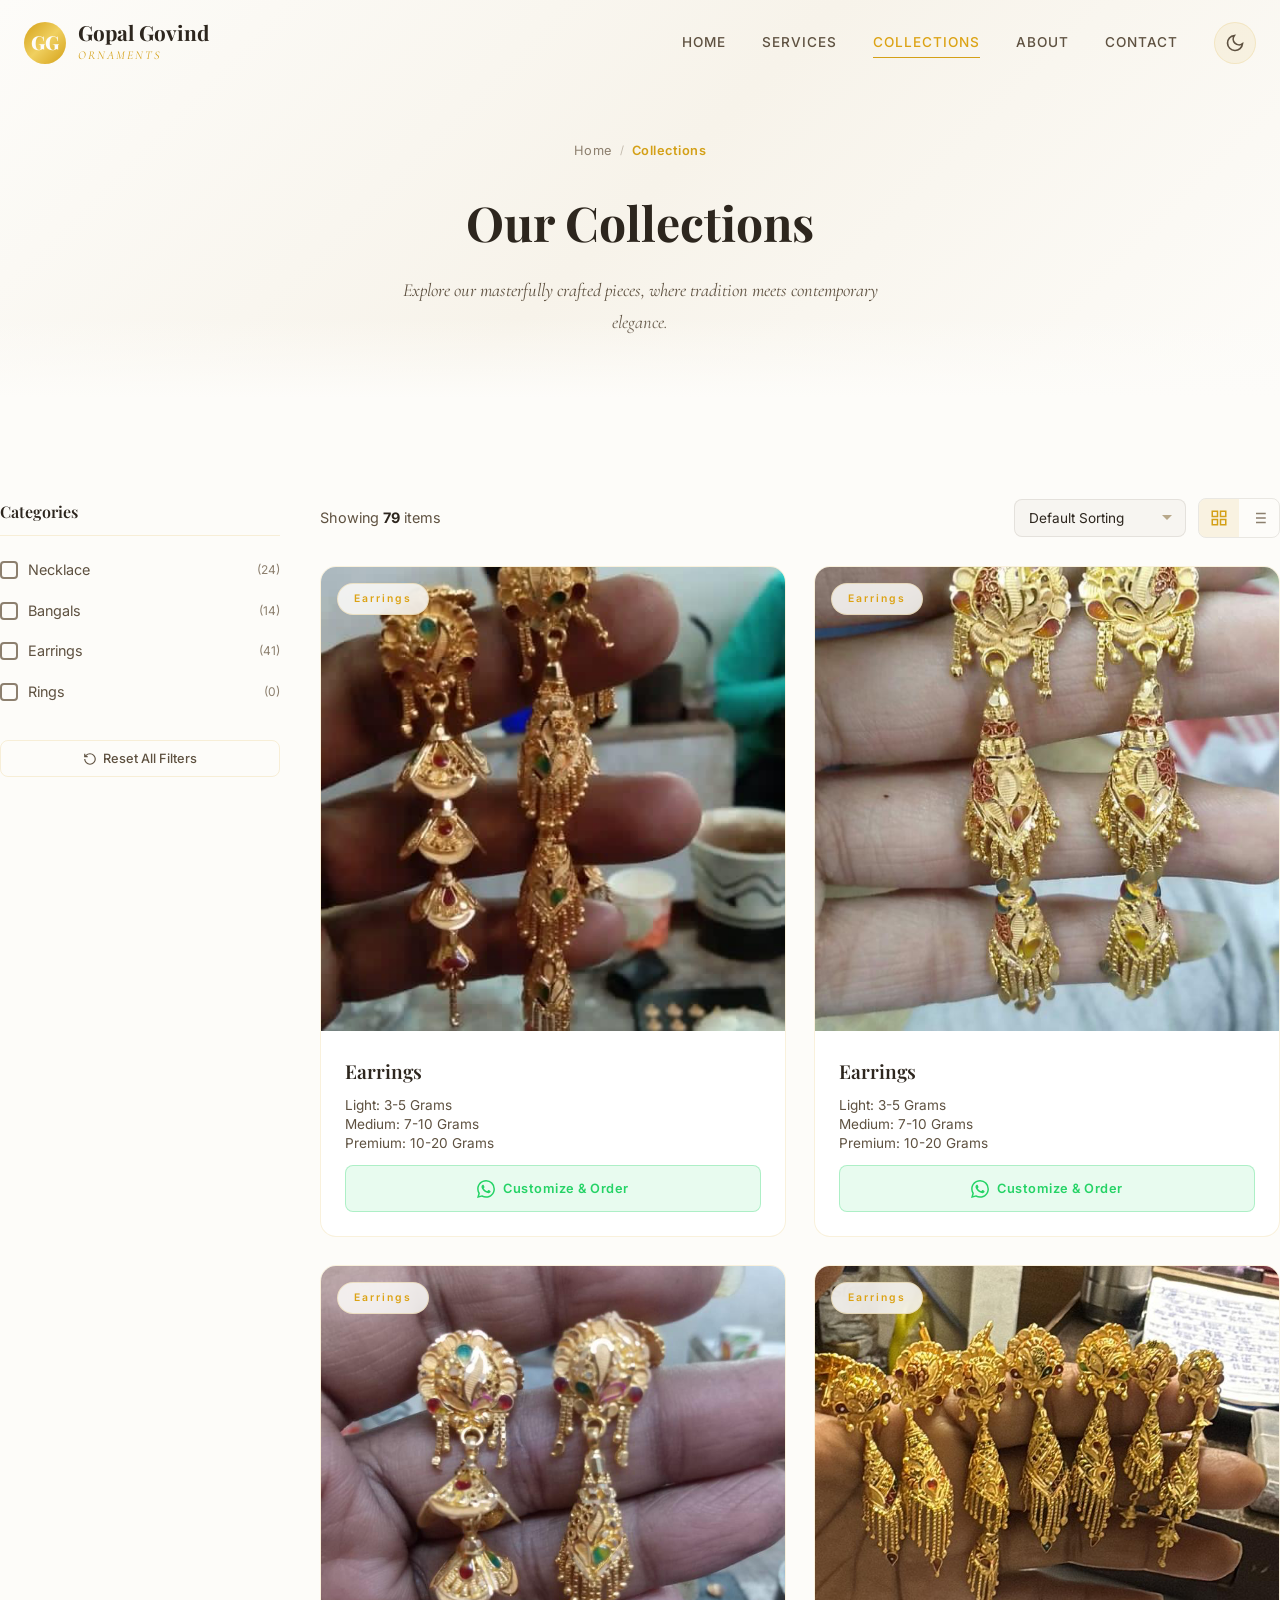
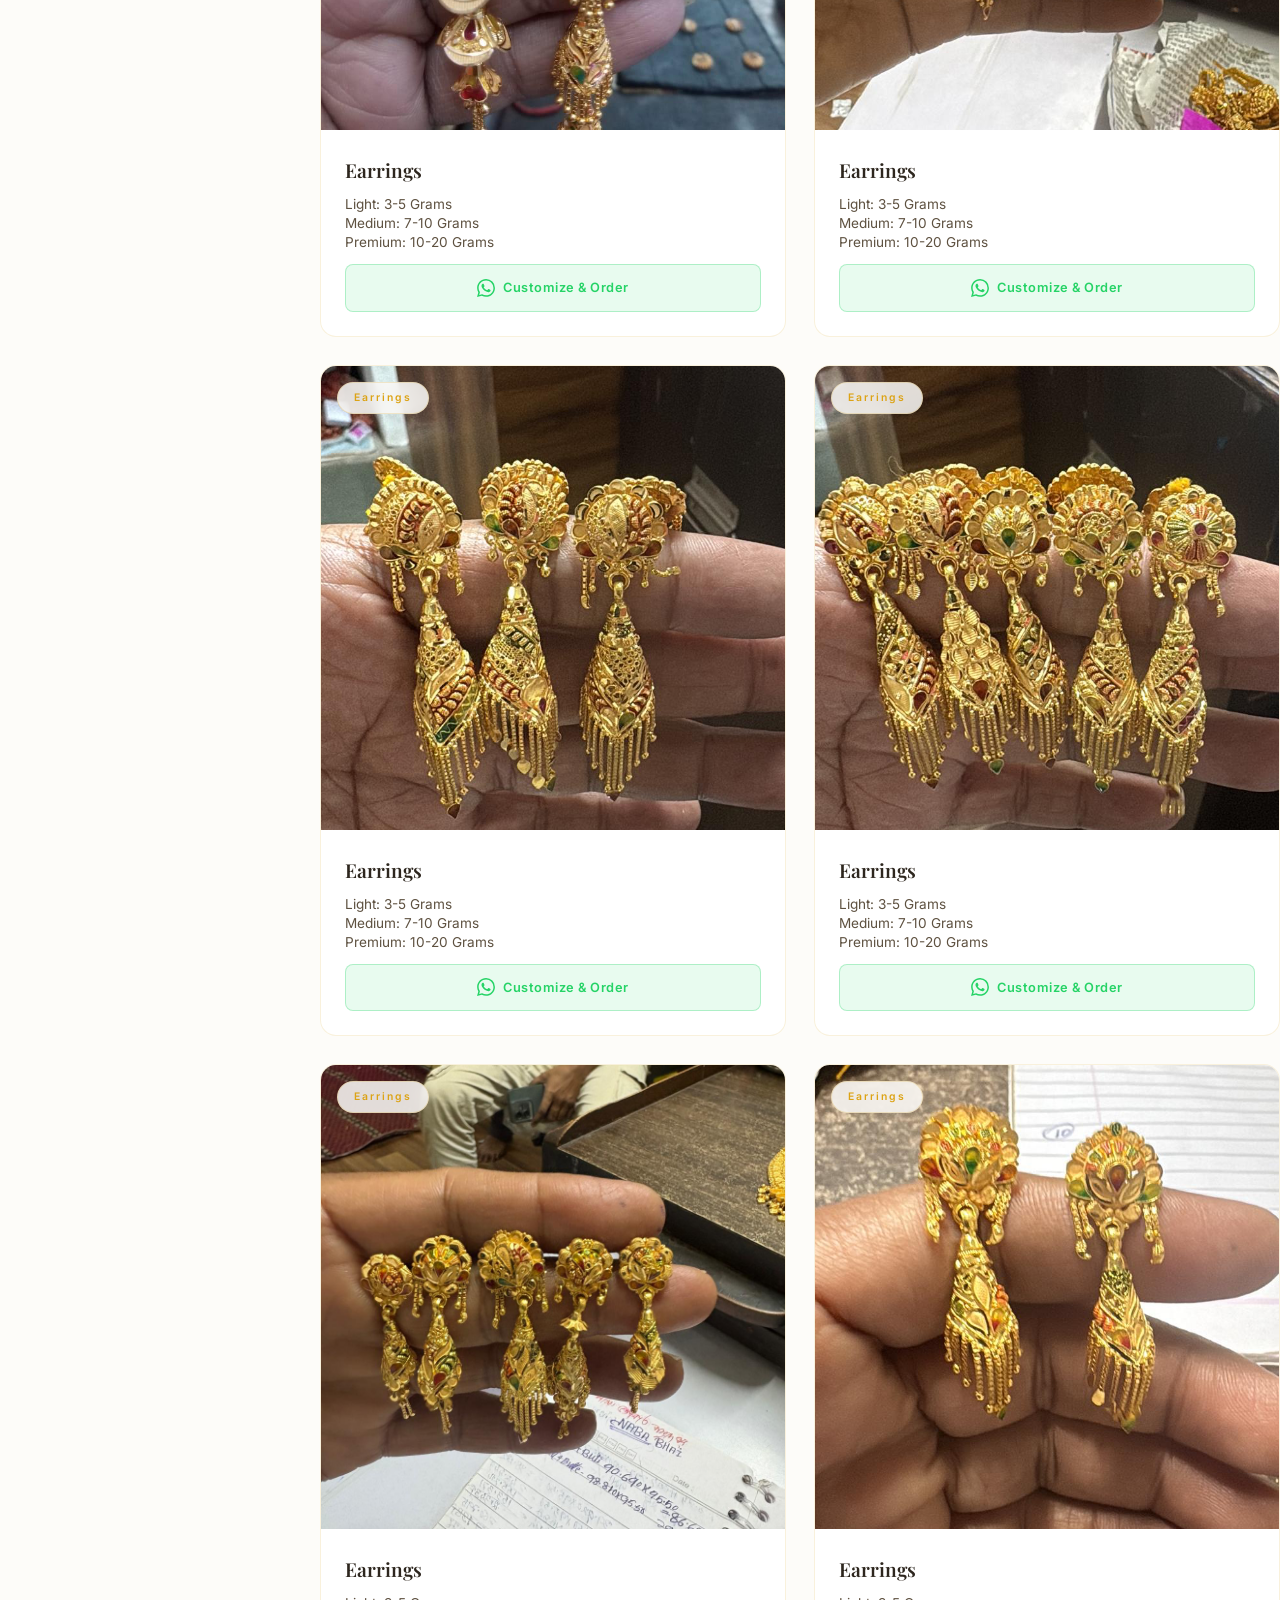
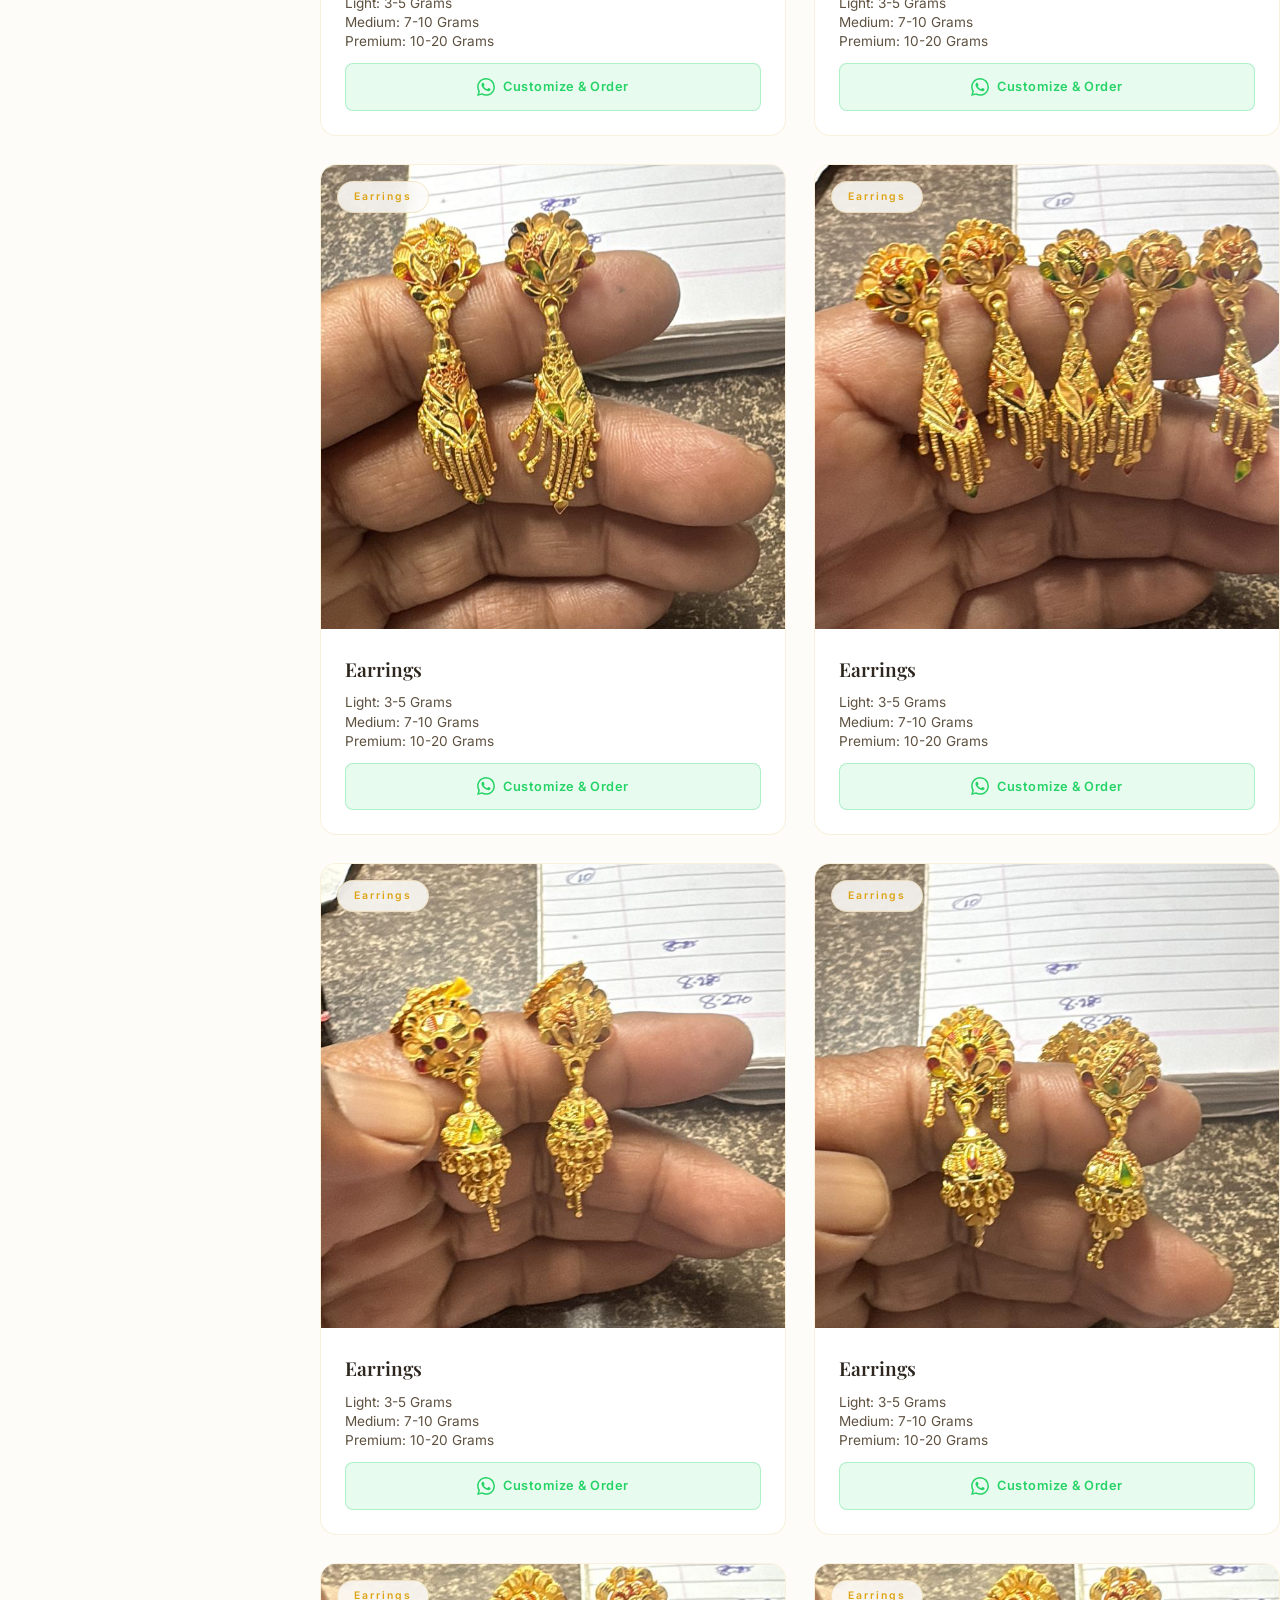
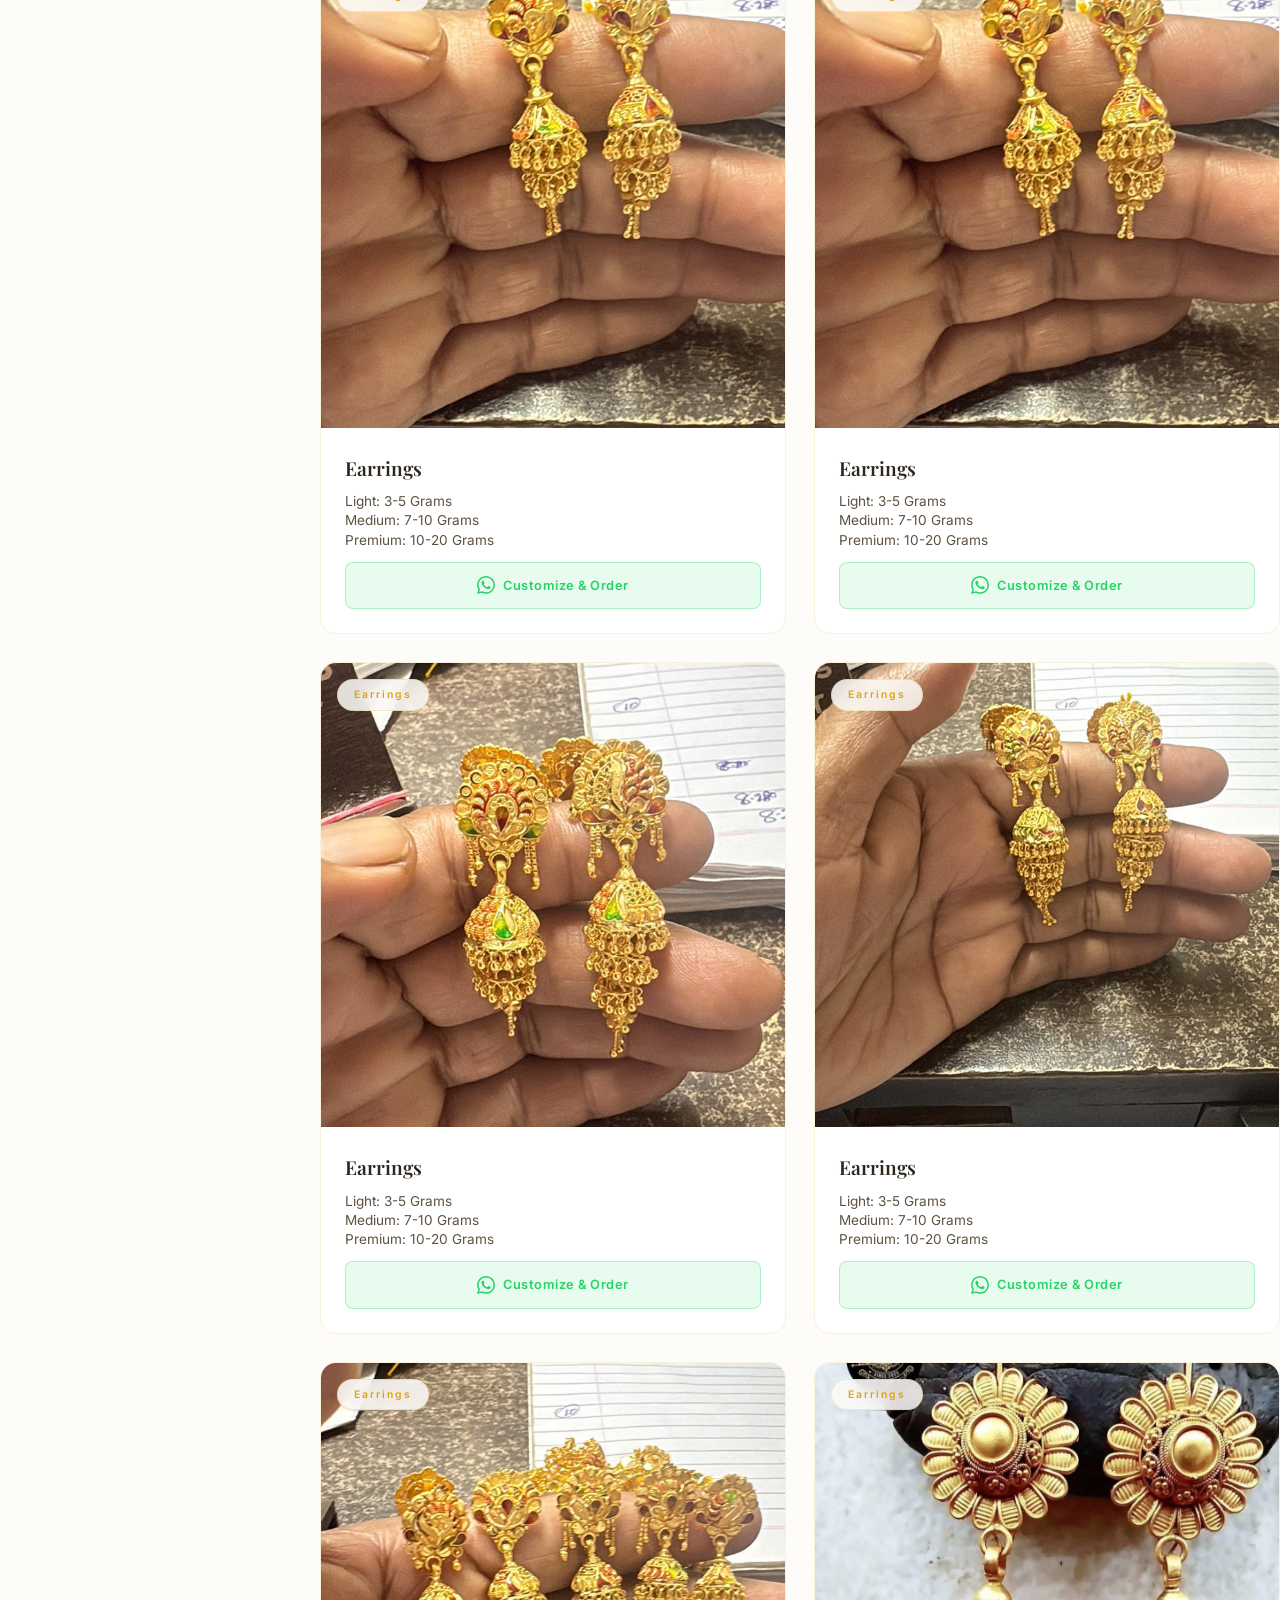
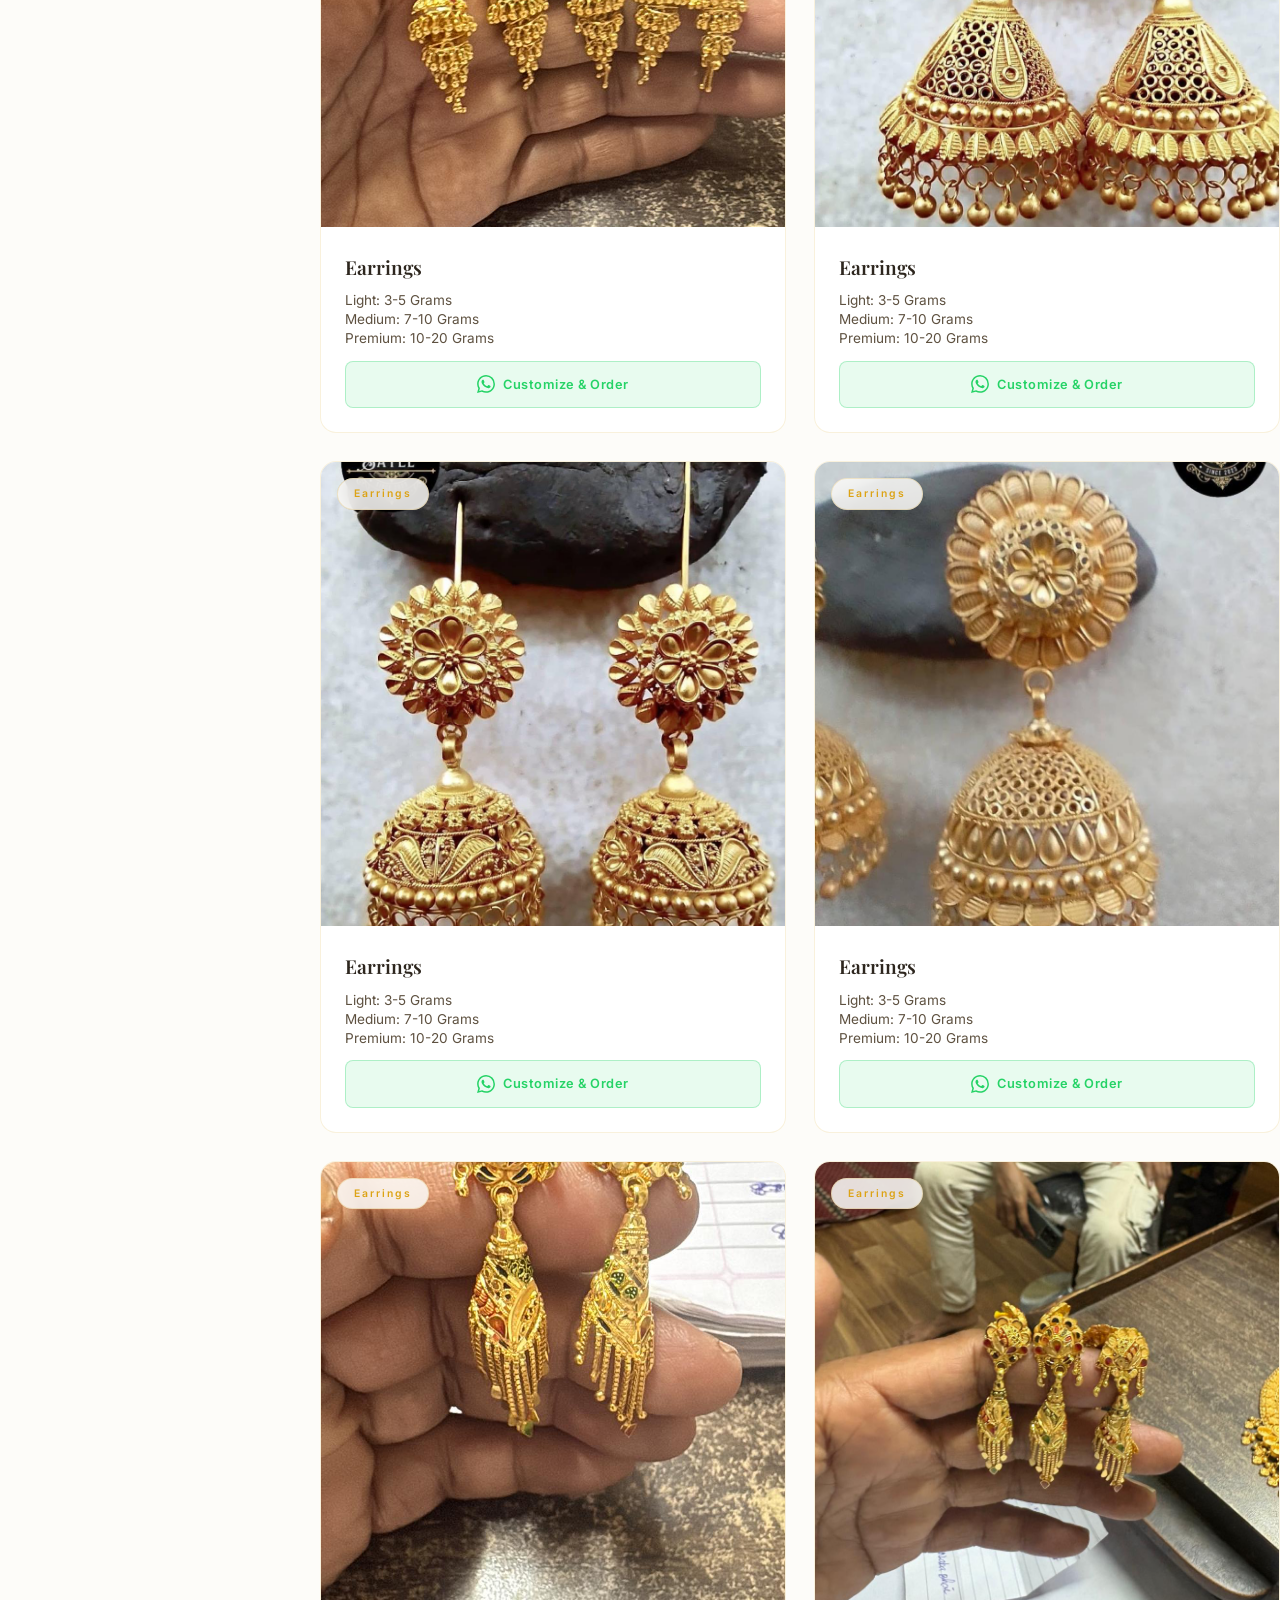
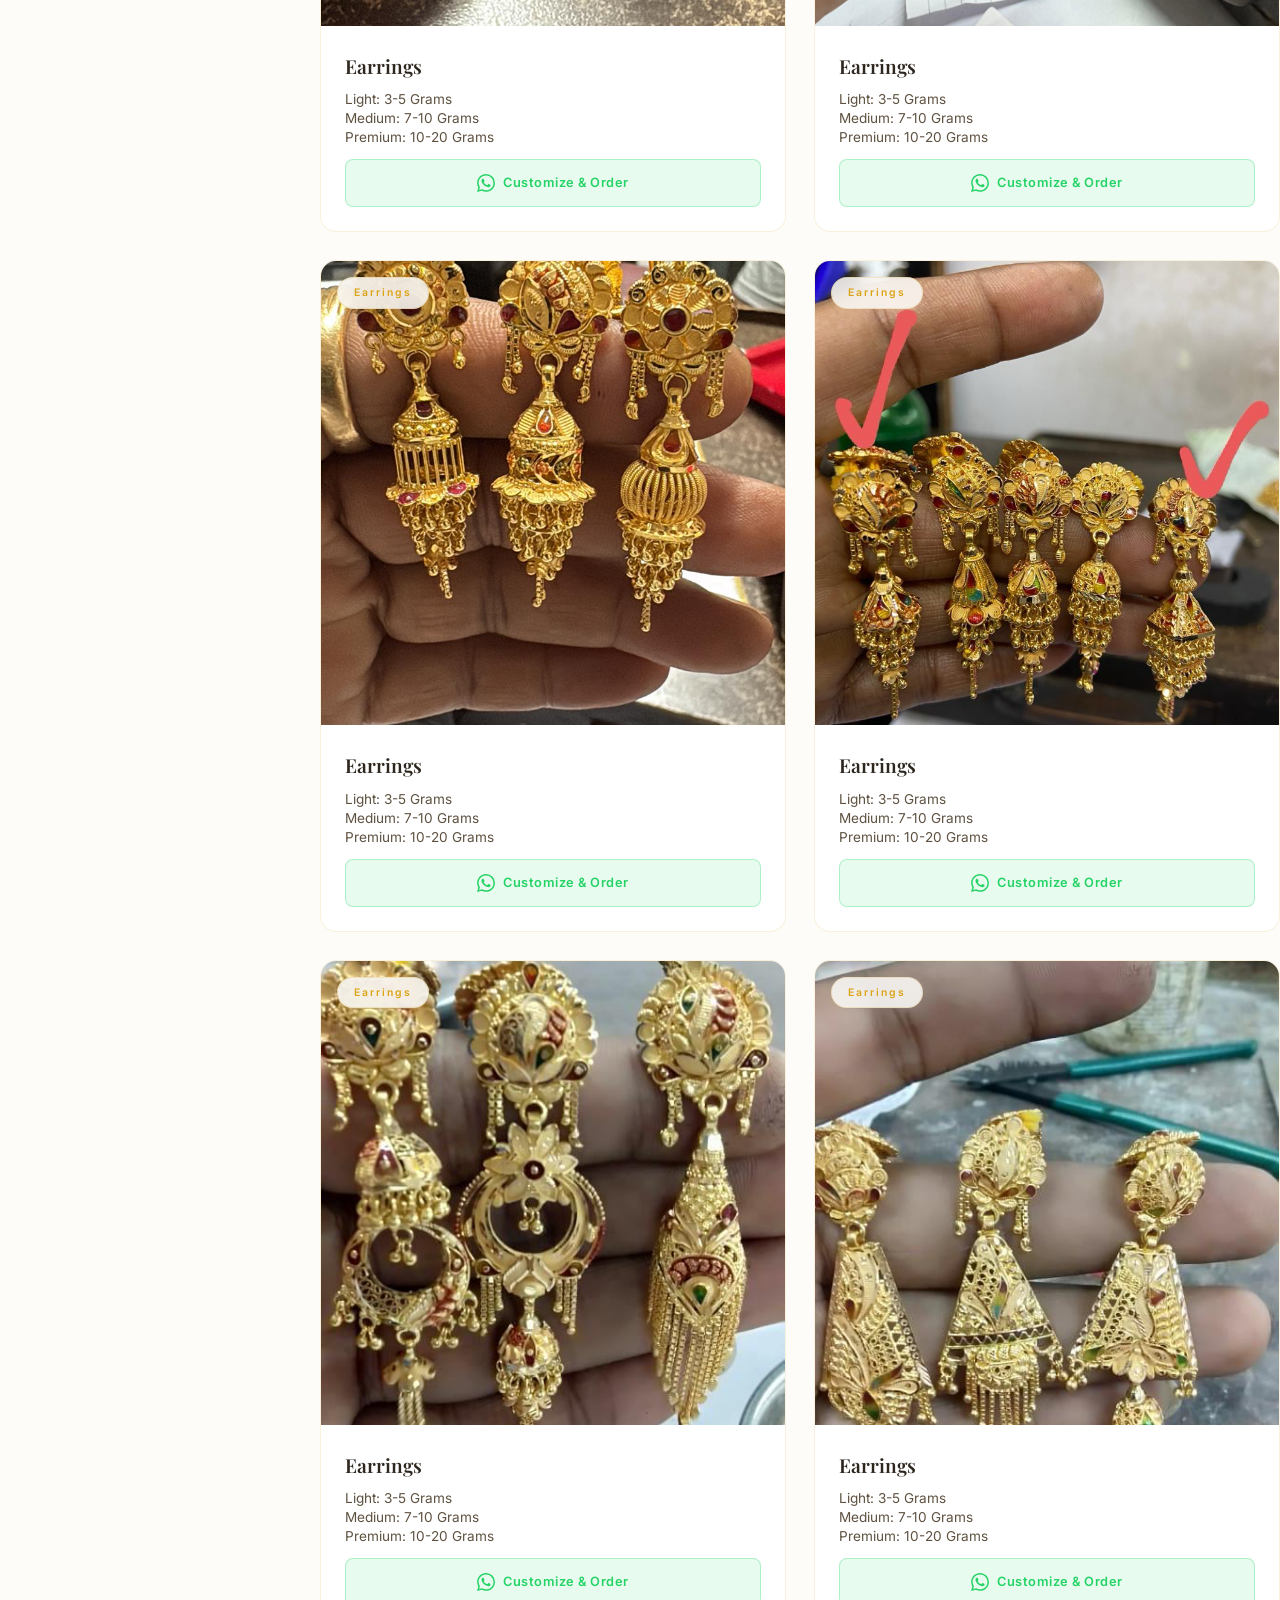
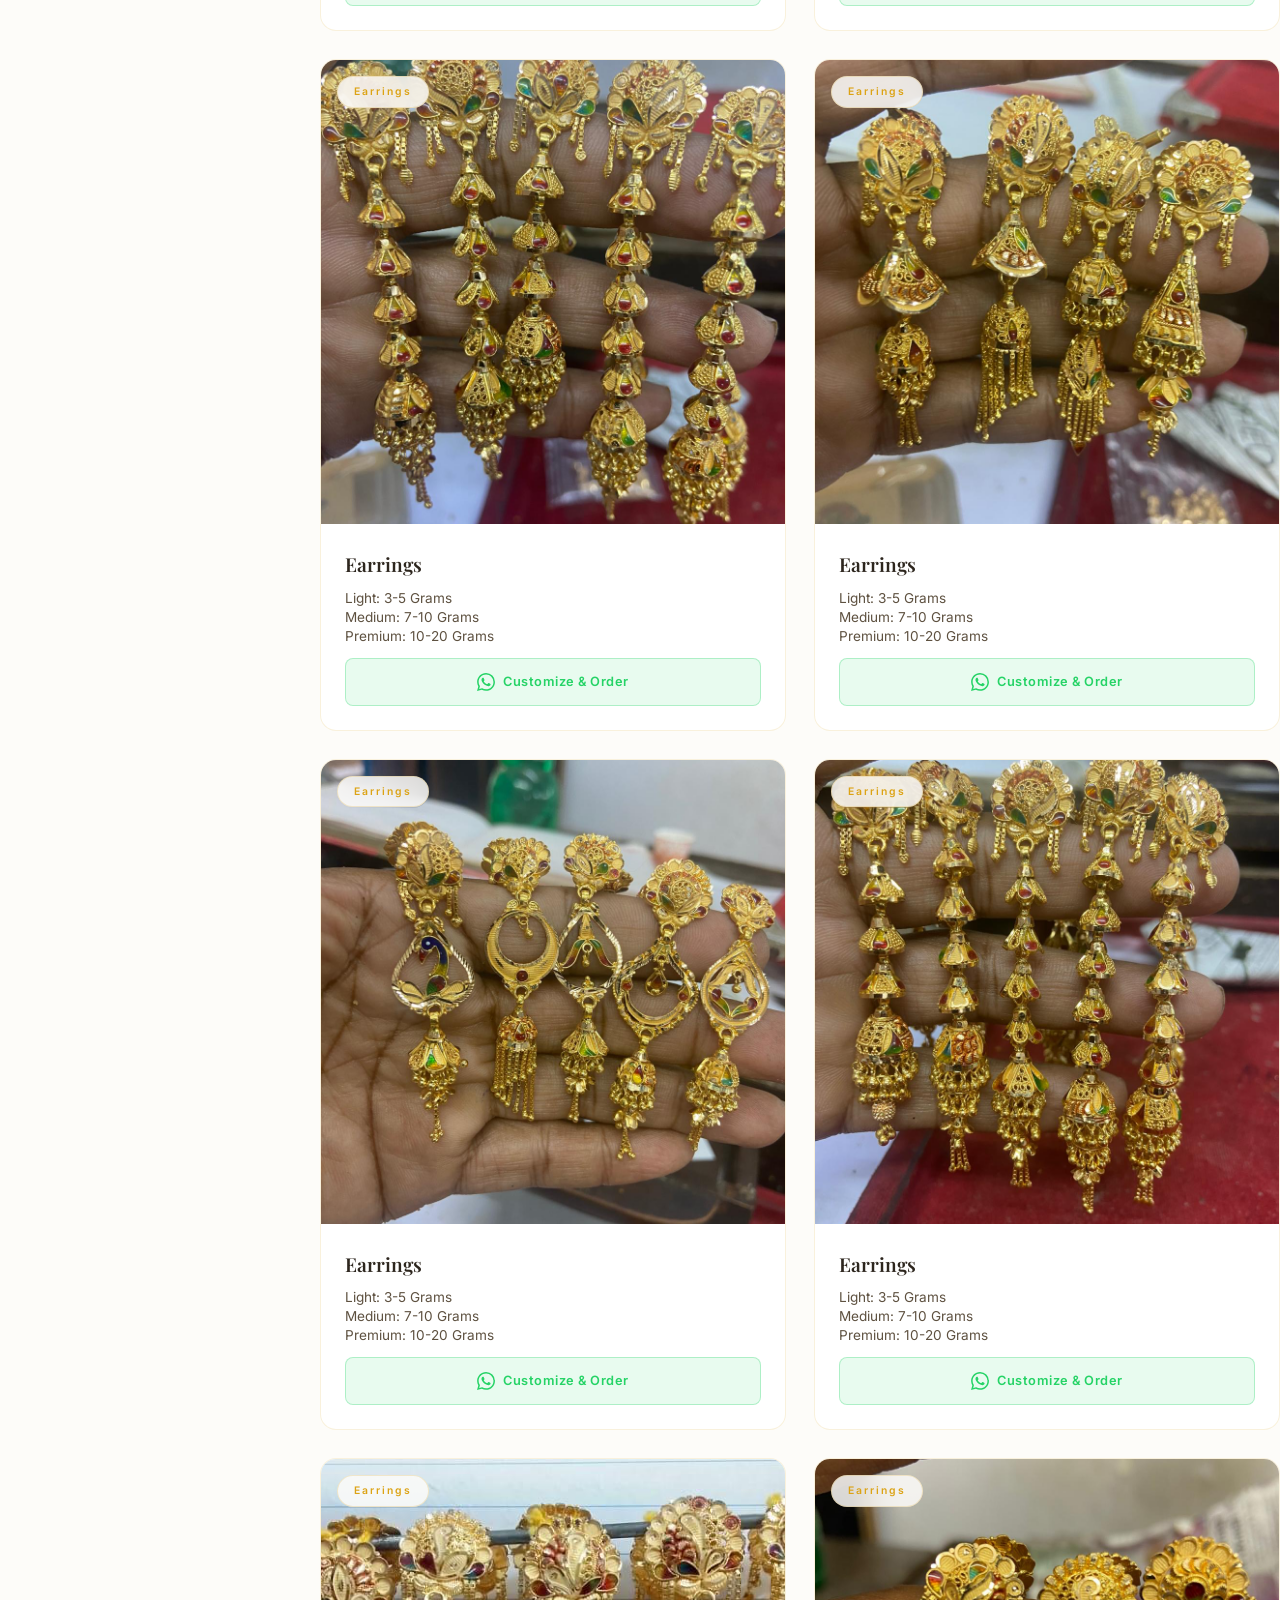
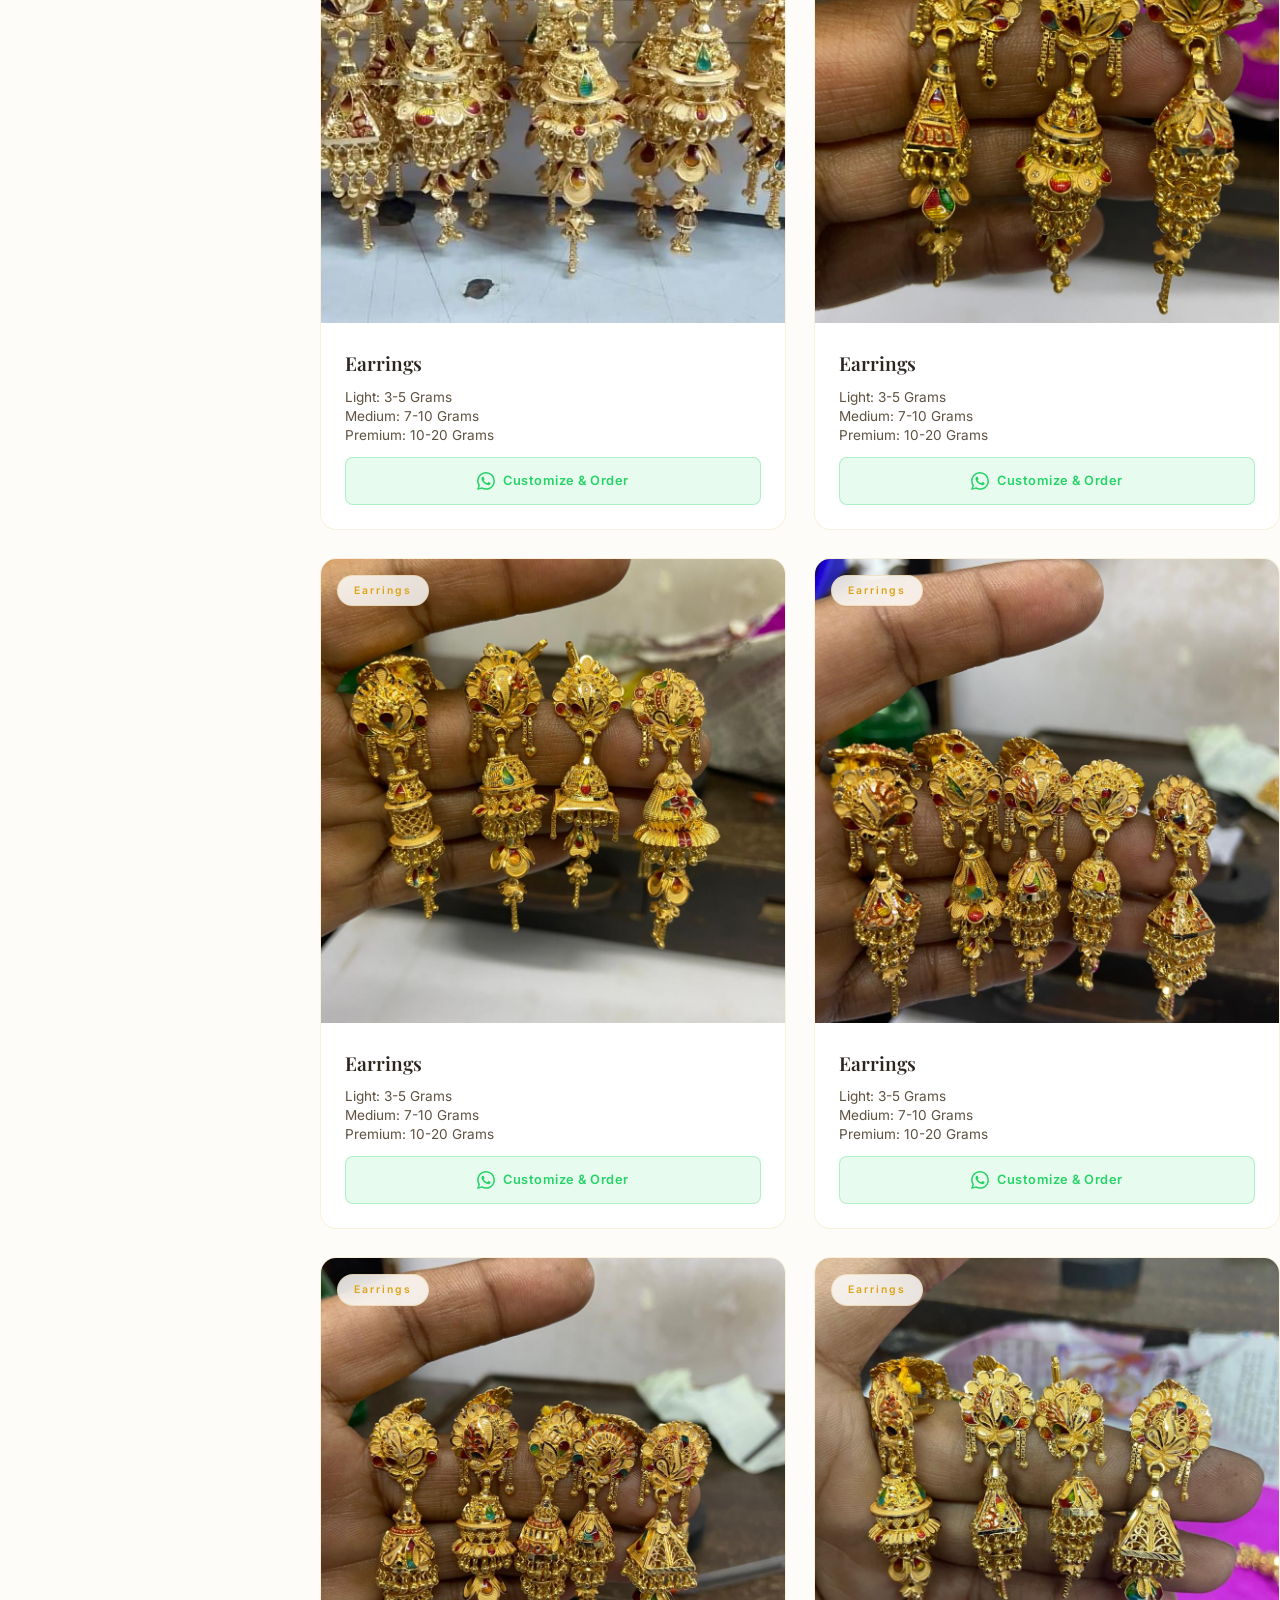
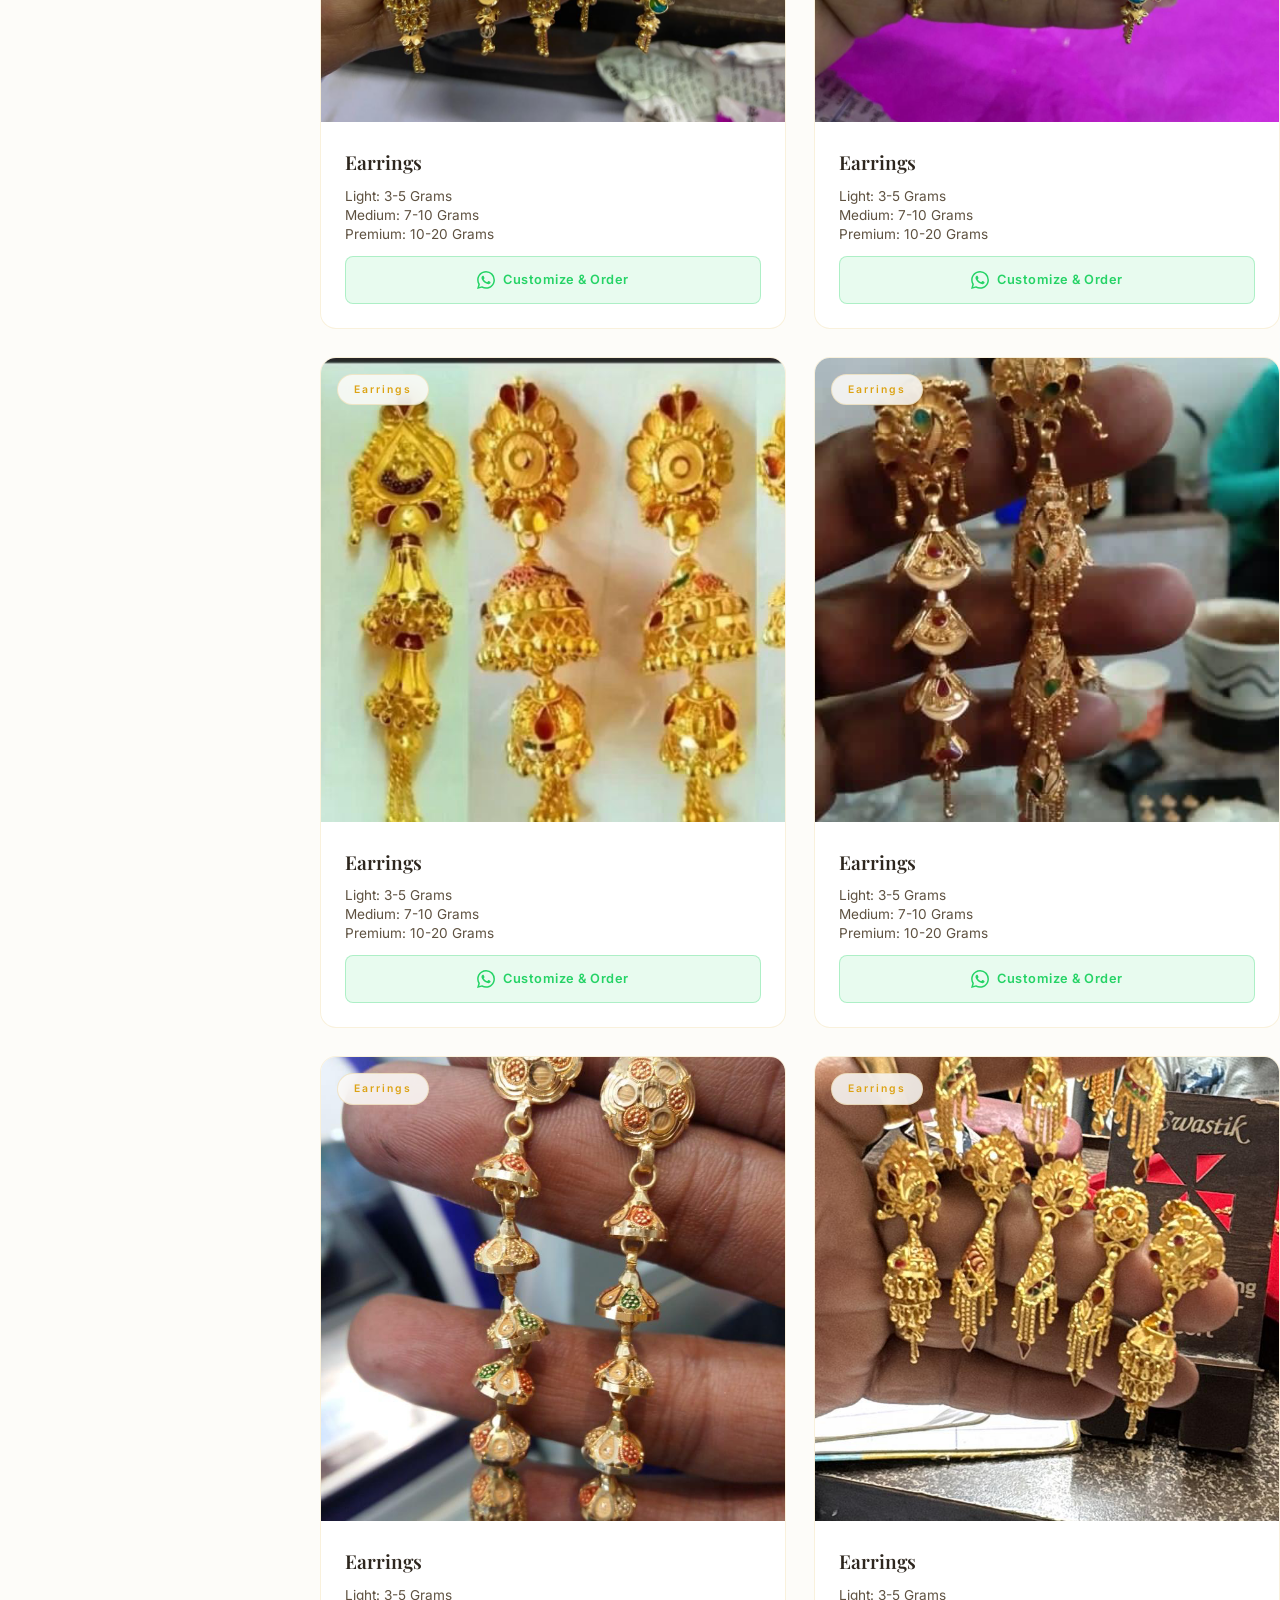
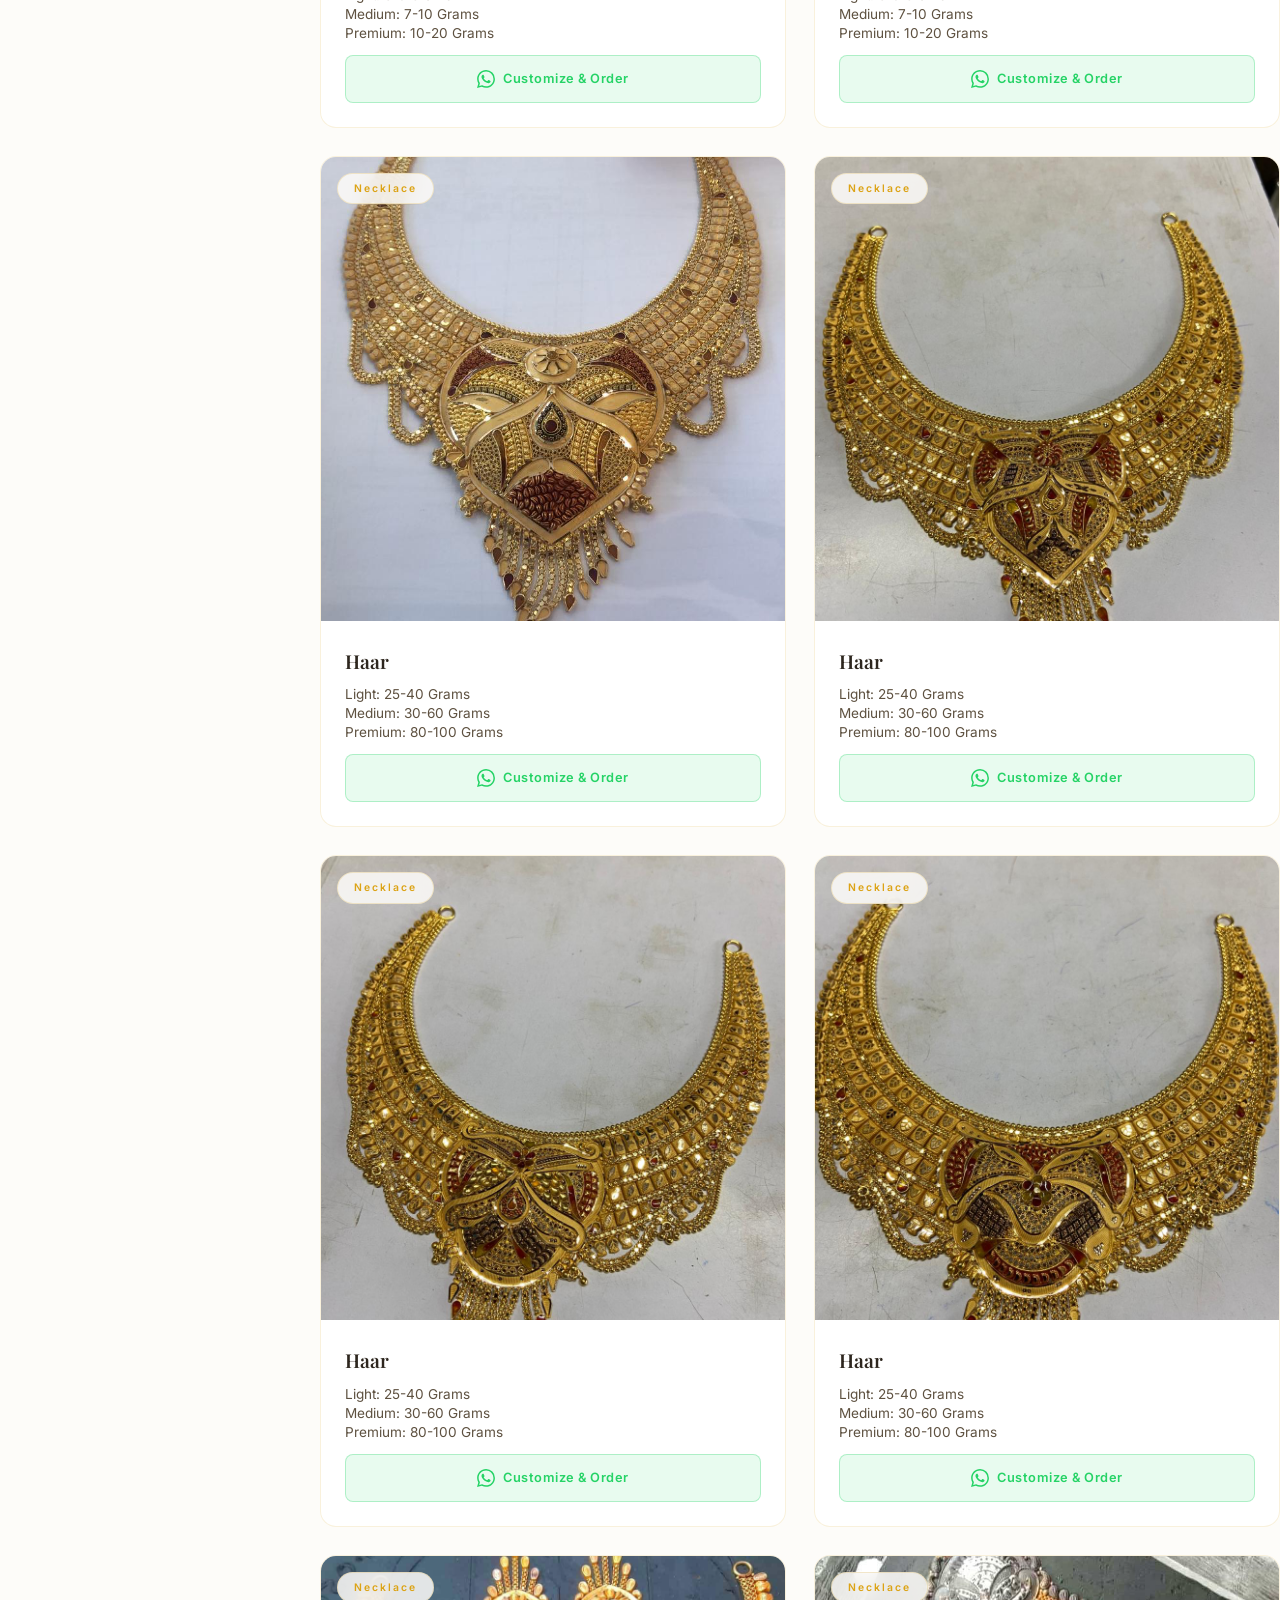
==== commit e03c742a: "All the products are added" ====
--- a/collections.html
+++ b/collections.html
@@ -102,12 +102,7 @@
                     </div>
                 </div>
 
-                <div class="filter-section animate-on-scroll" style="animation-delay: 0.1s">
-                    <h3 class="filter-section-title">Material</h3>
-                    <div id="filter-materials">
-                        <!-- Materials injected by JS -->
-                    </div>
-                </div>
+
 
                 <button class="filter-reset-btn animate-on-scroll" id="filter-reset" style="animation-delay: 0.2s">
                     <svg width="14" height="14" viewBox="0 0 24 24" fill="none" stroke="currentColor" stroke-width="2">
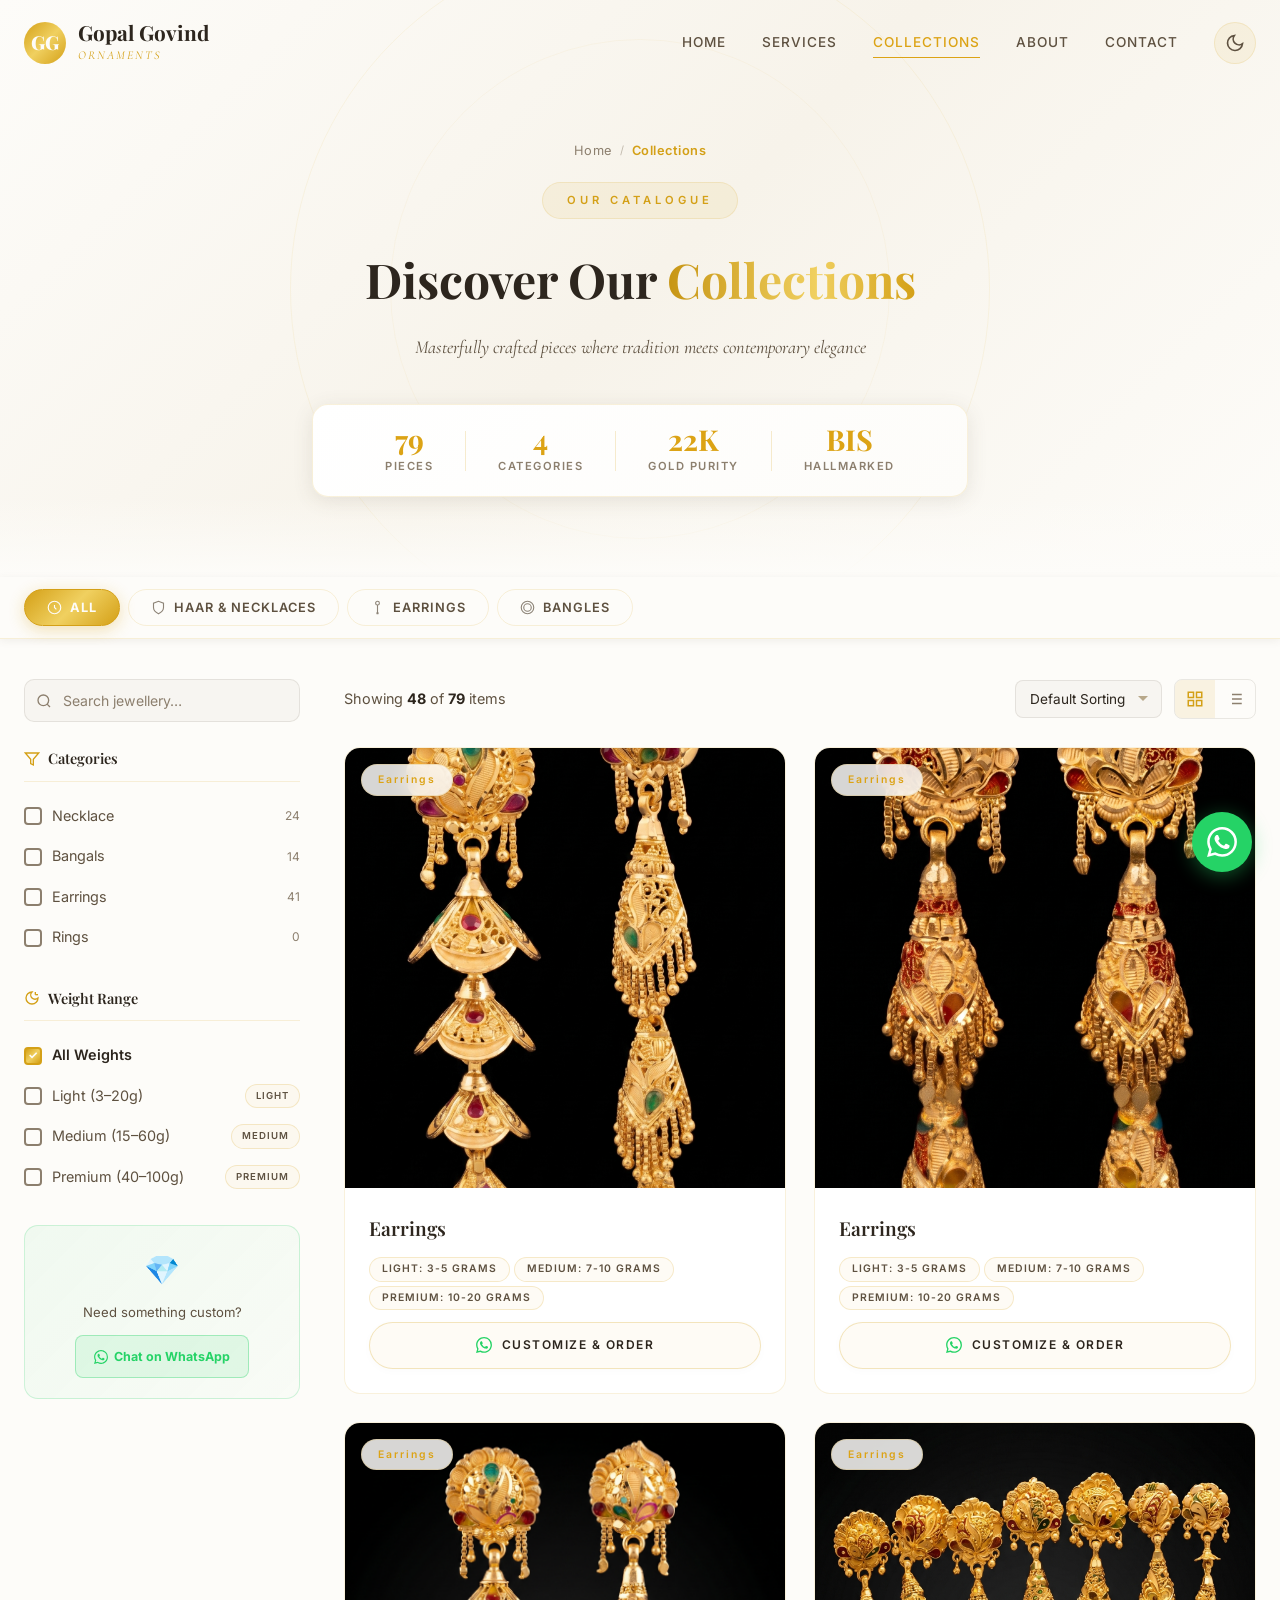
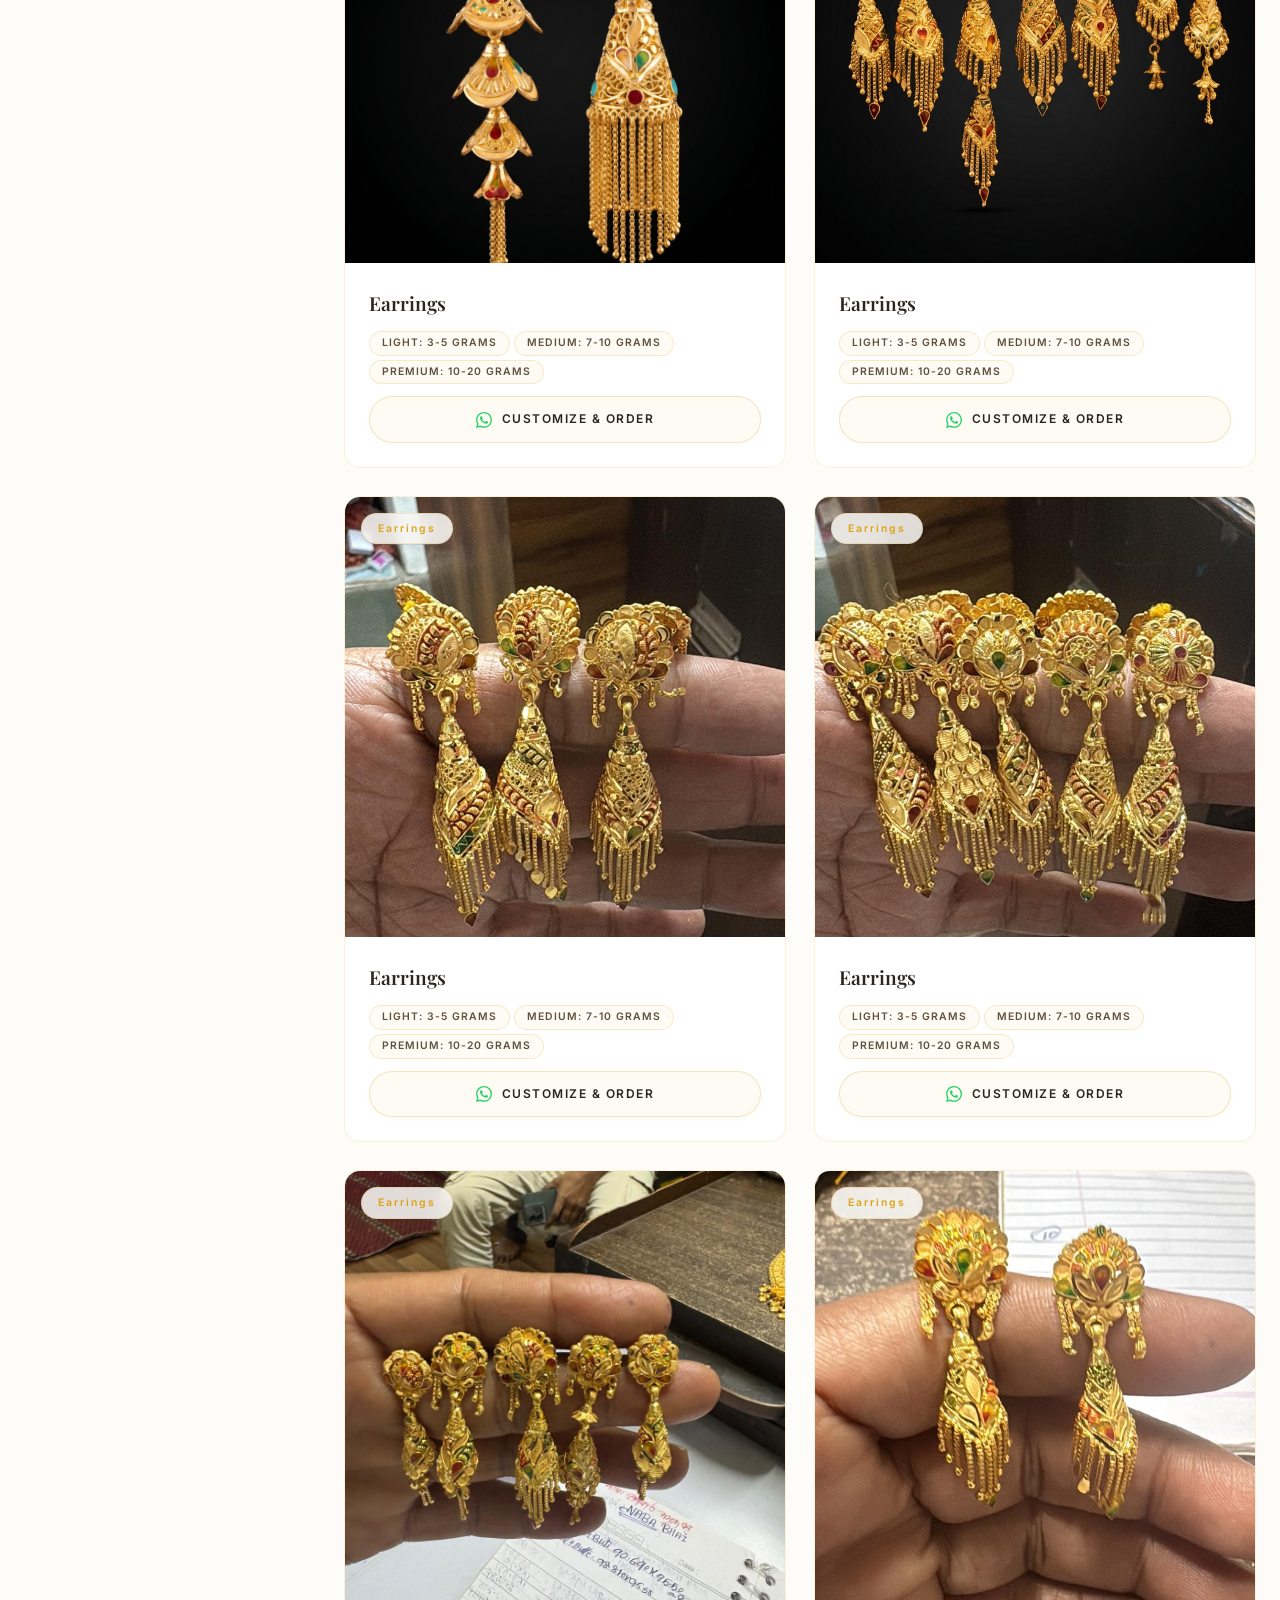
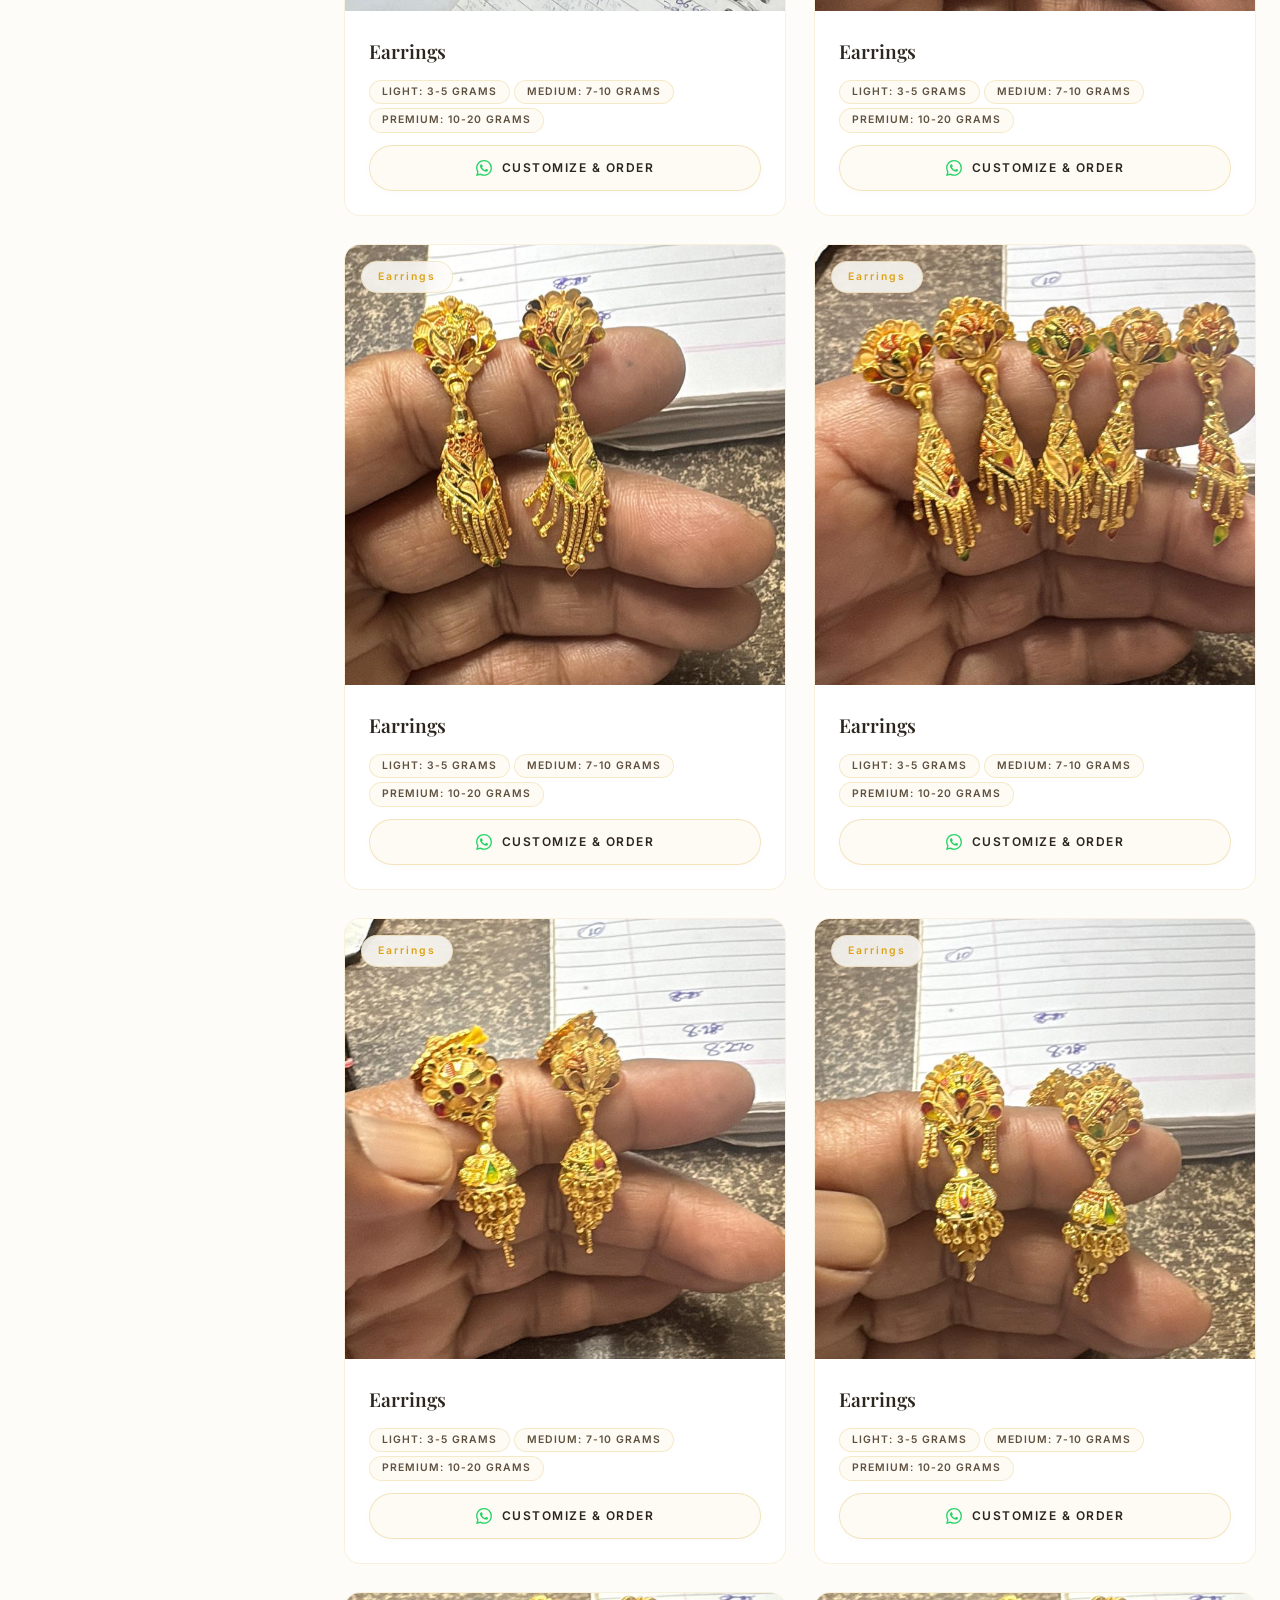
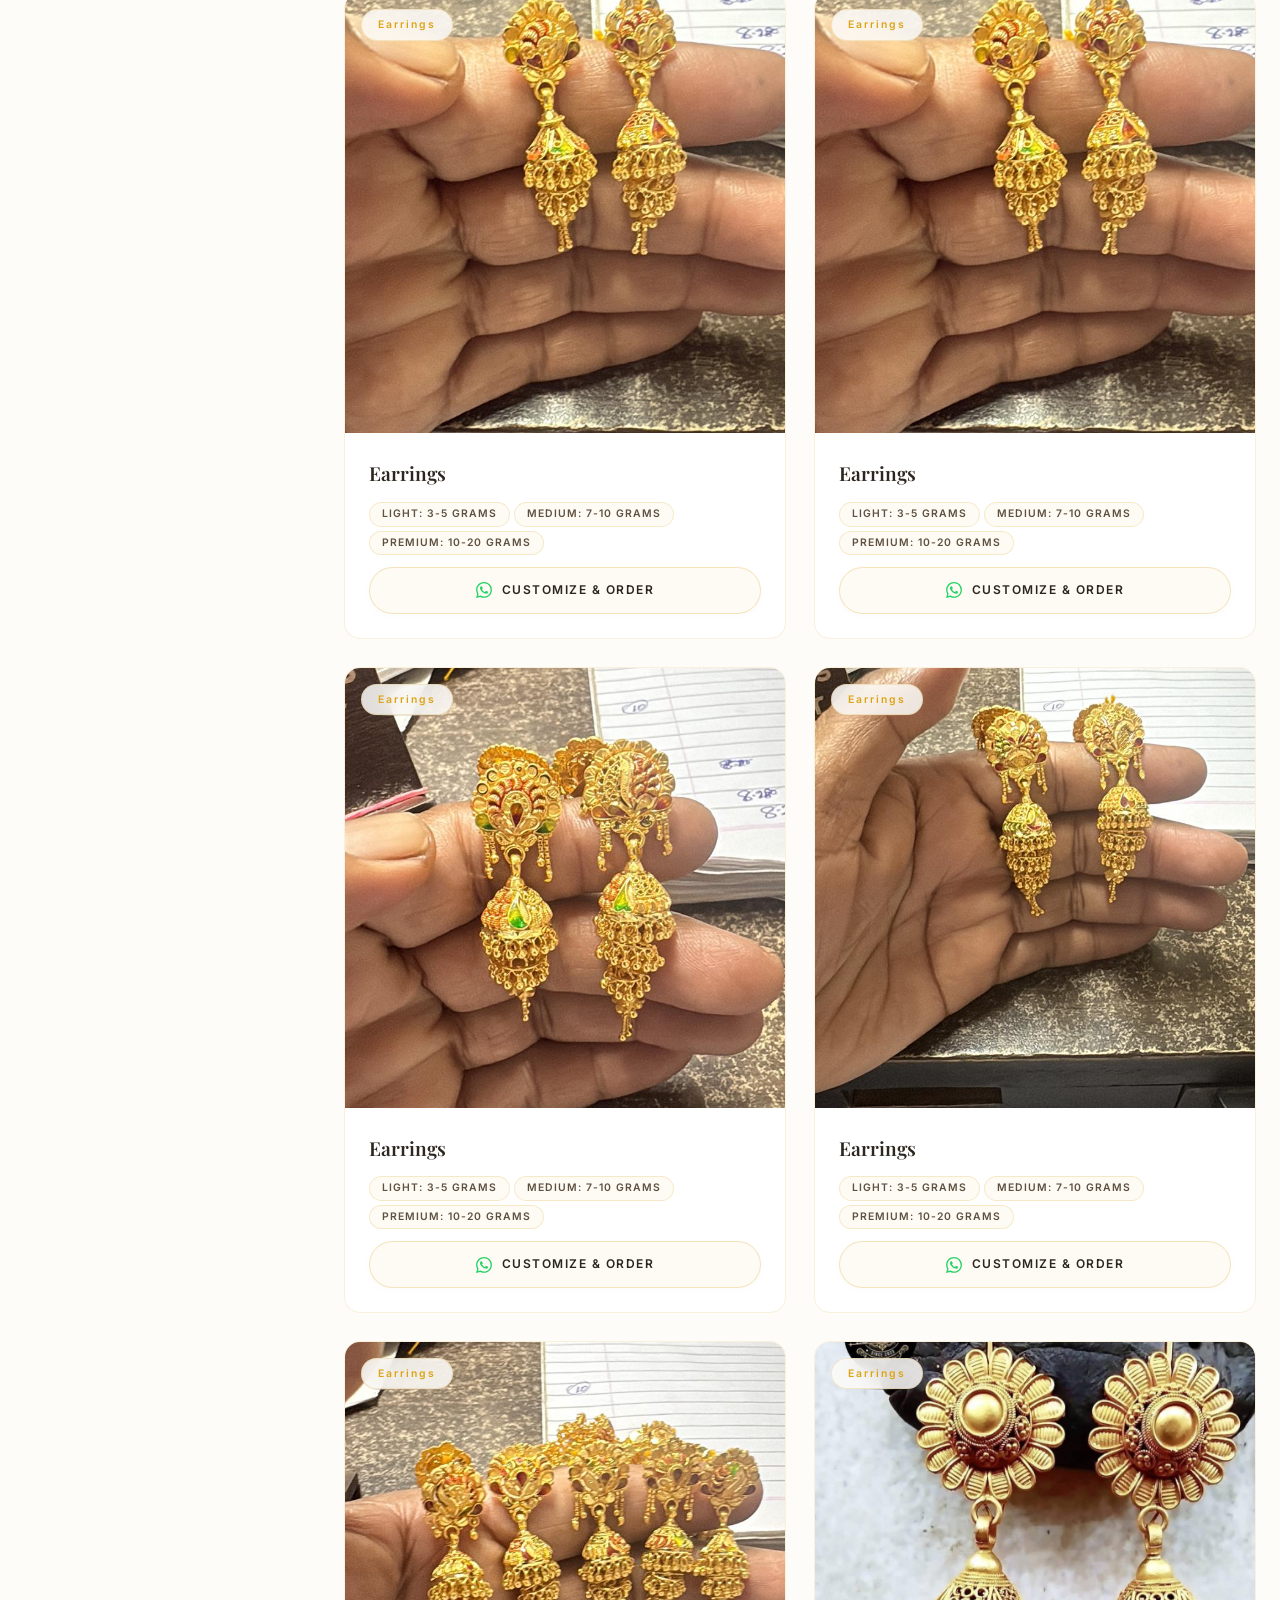
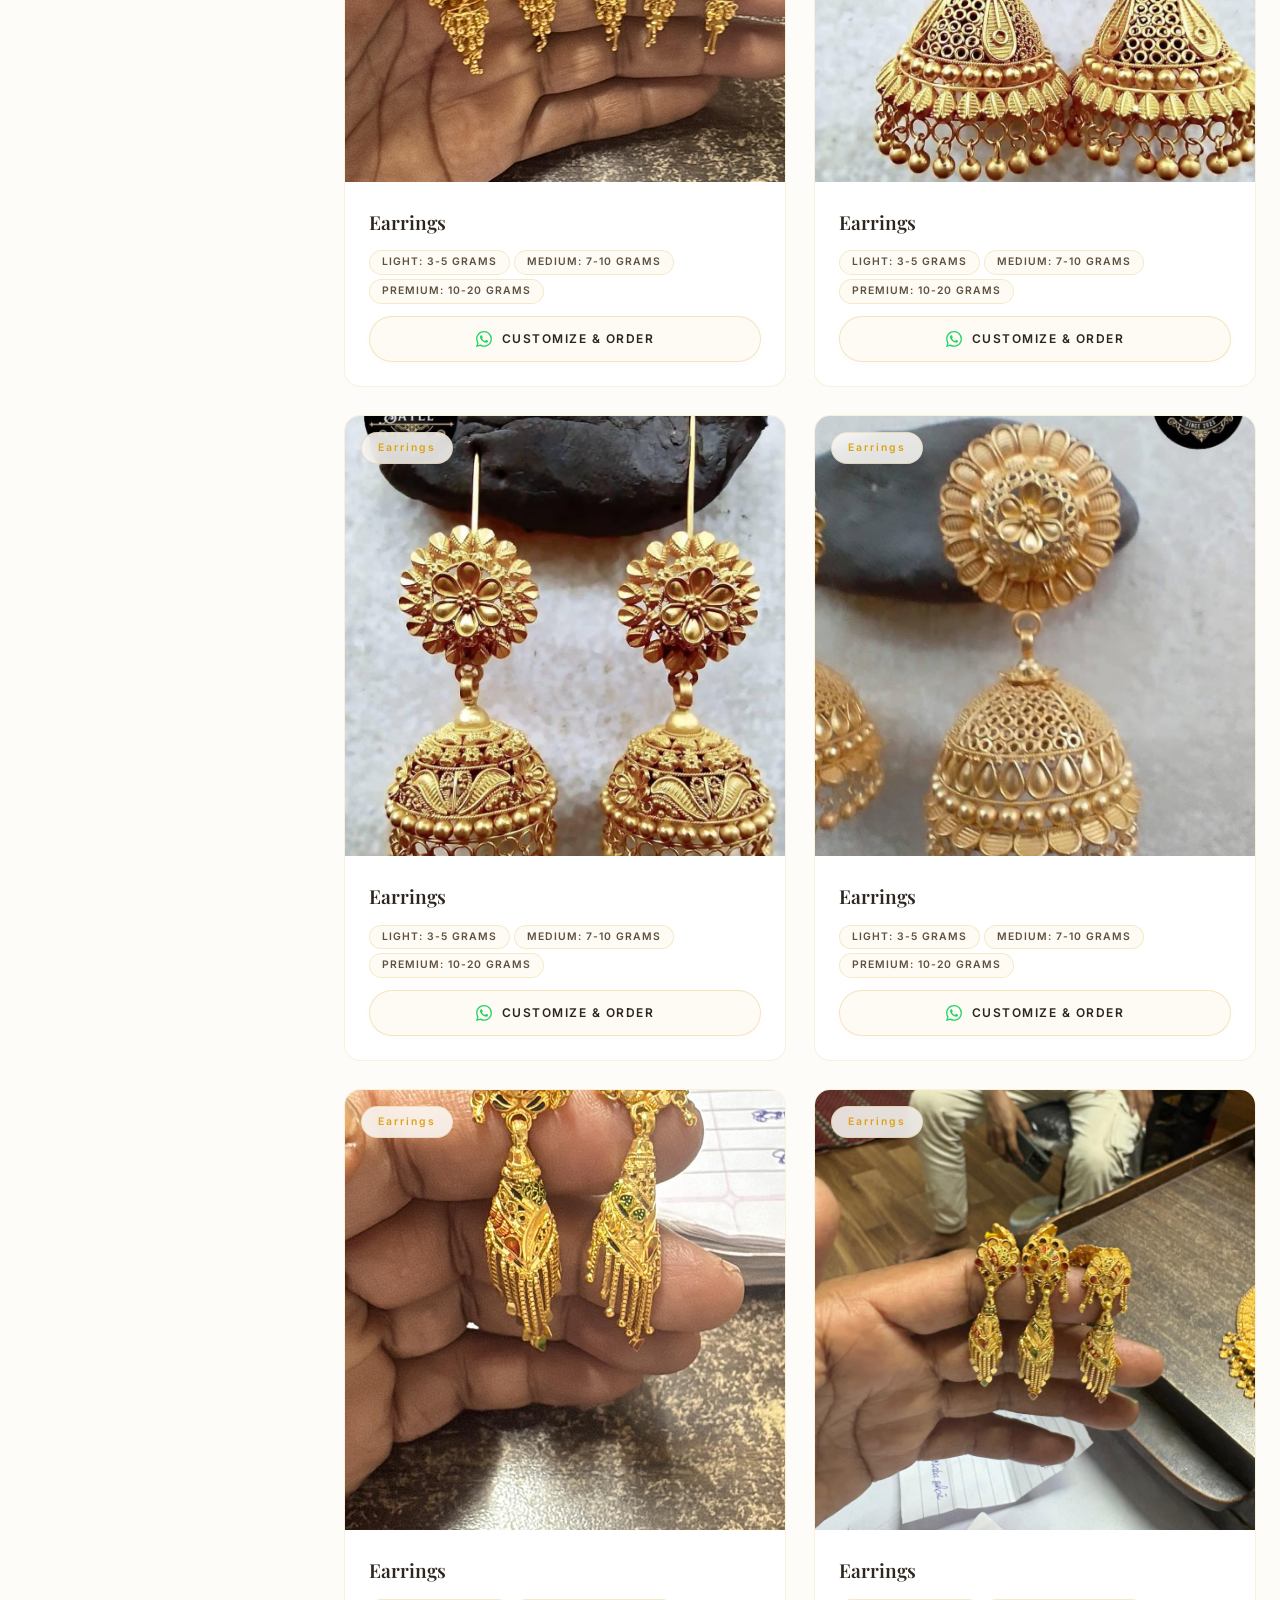
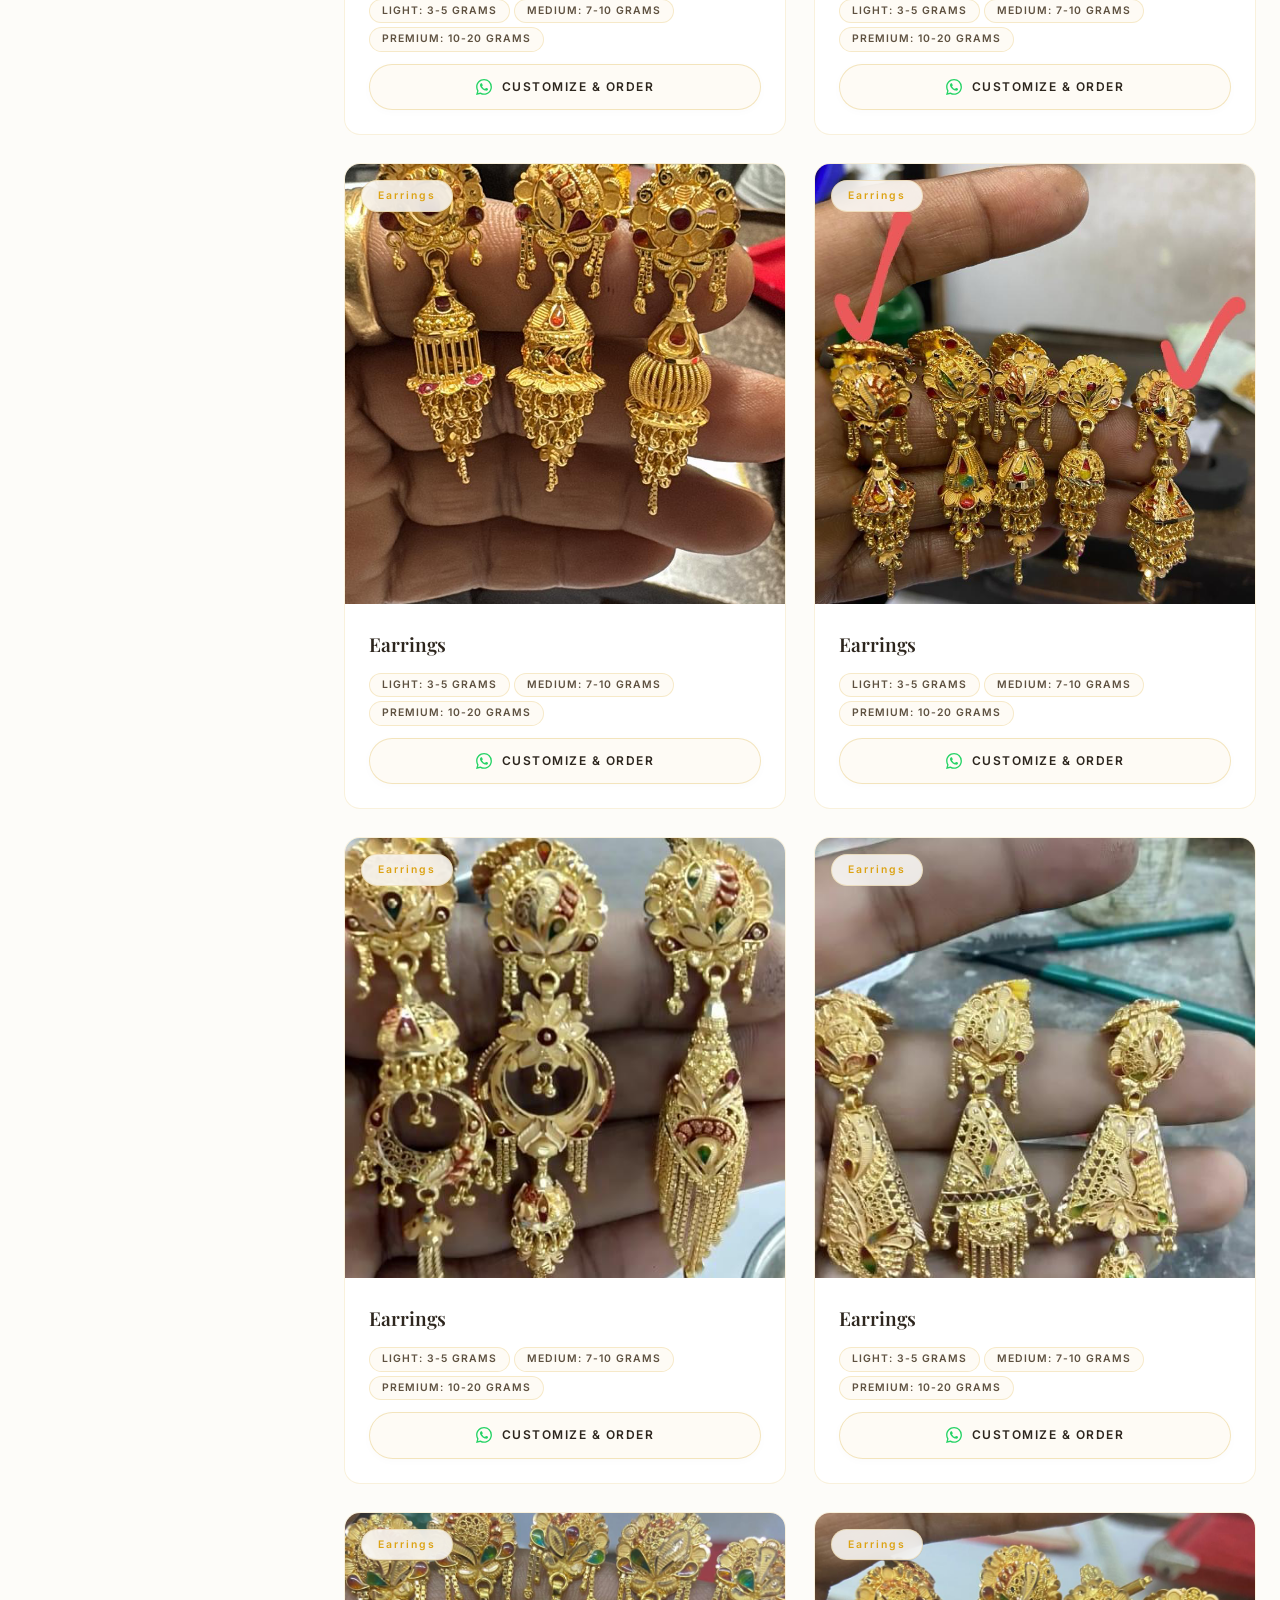
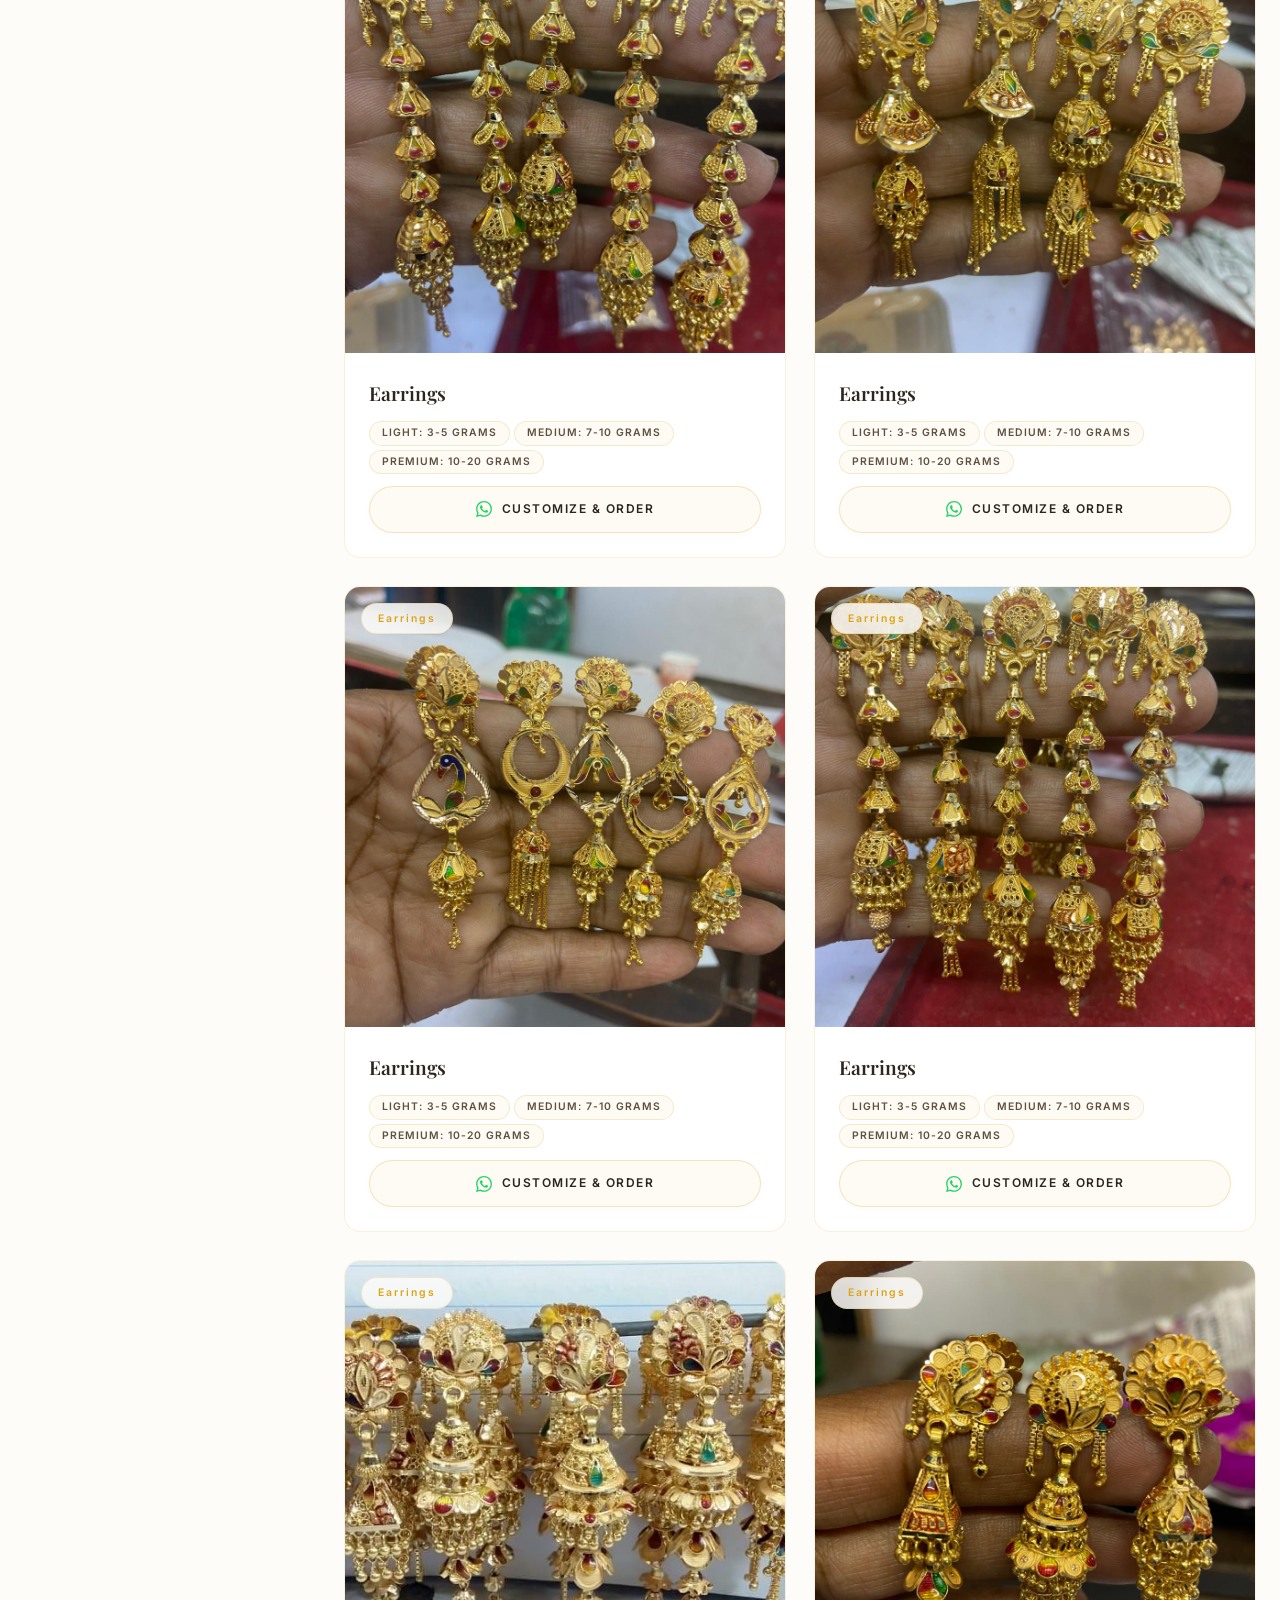
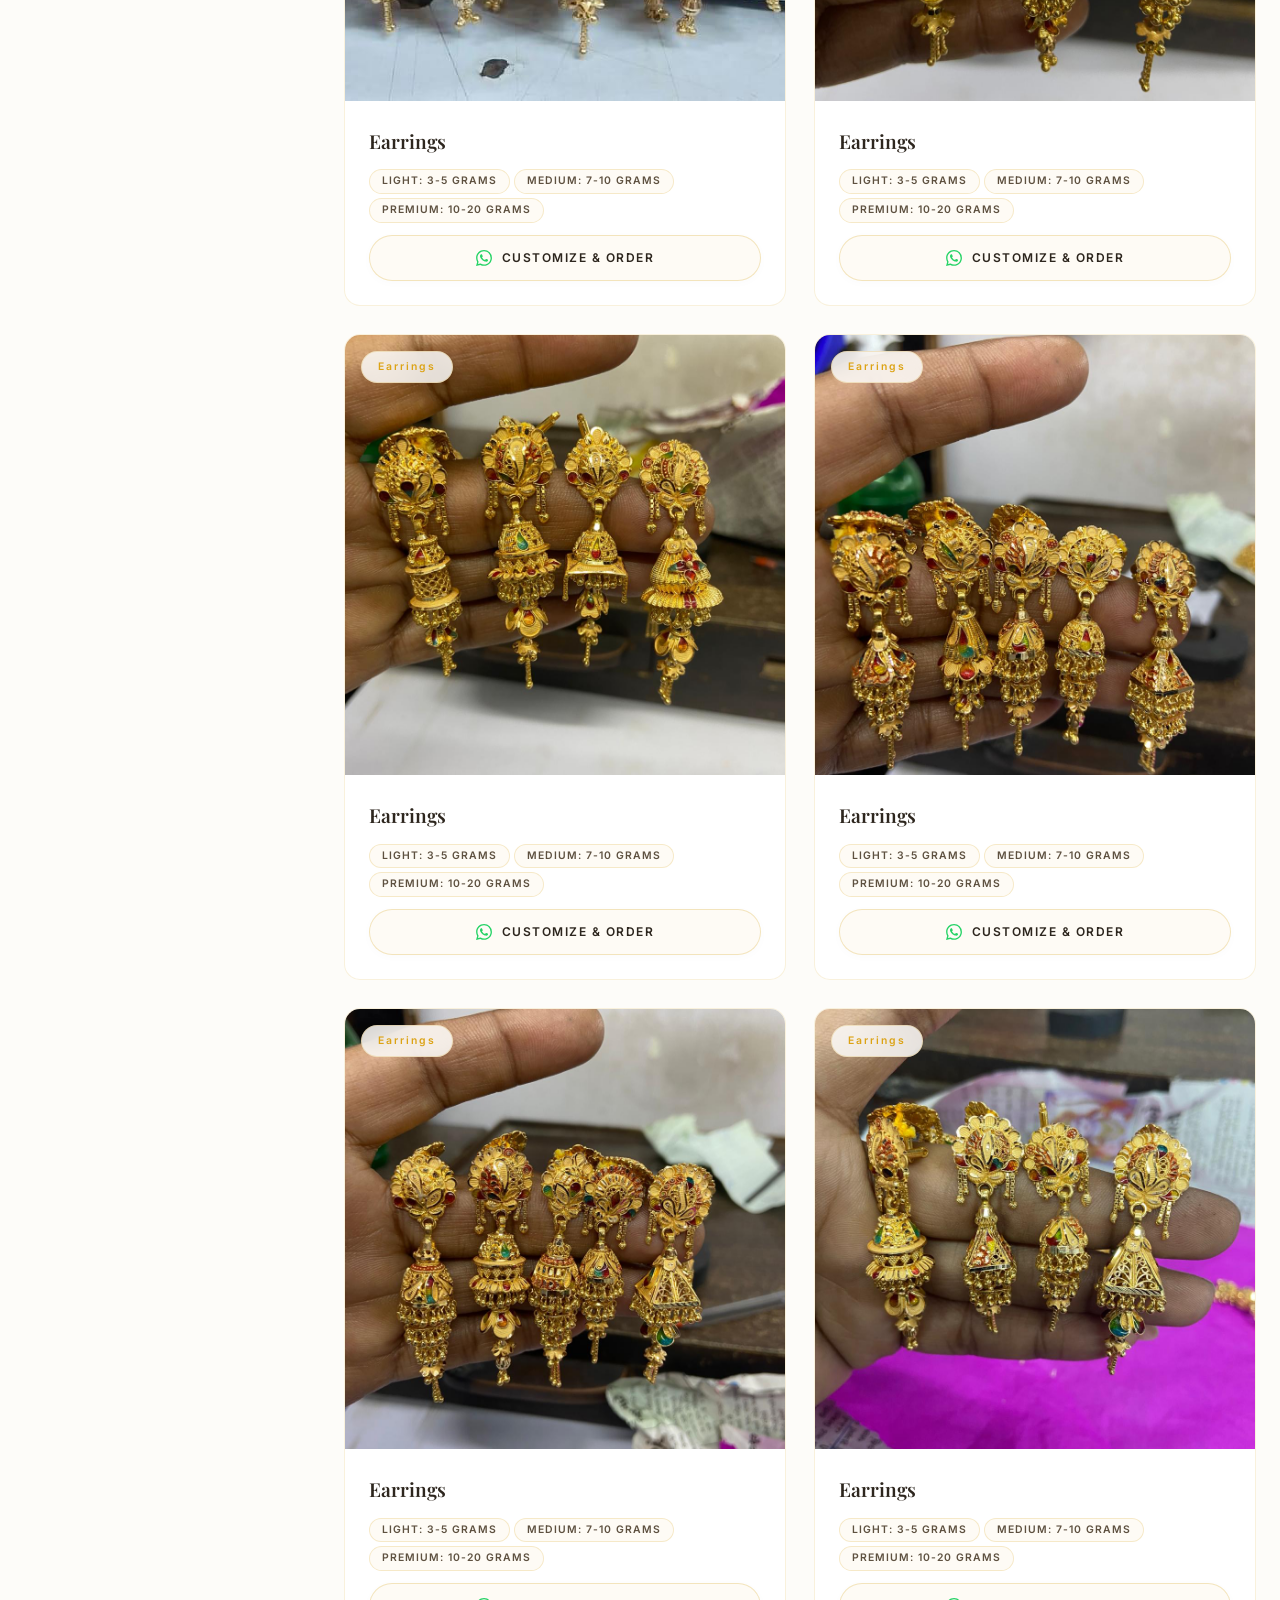
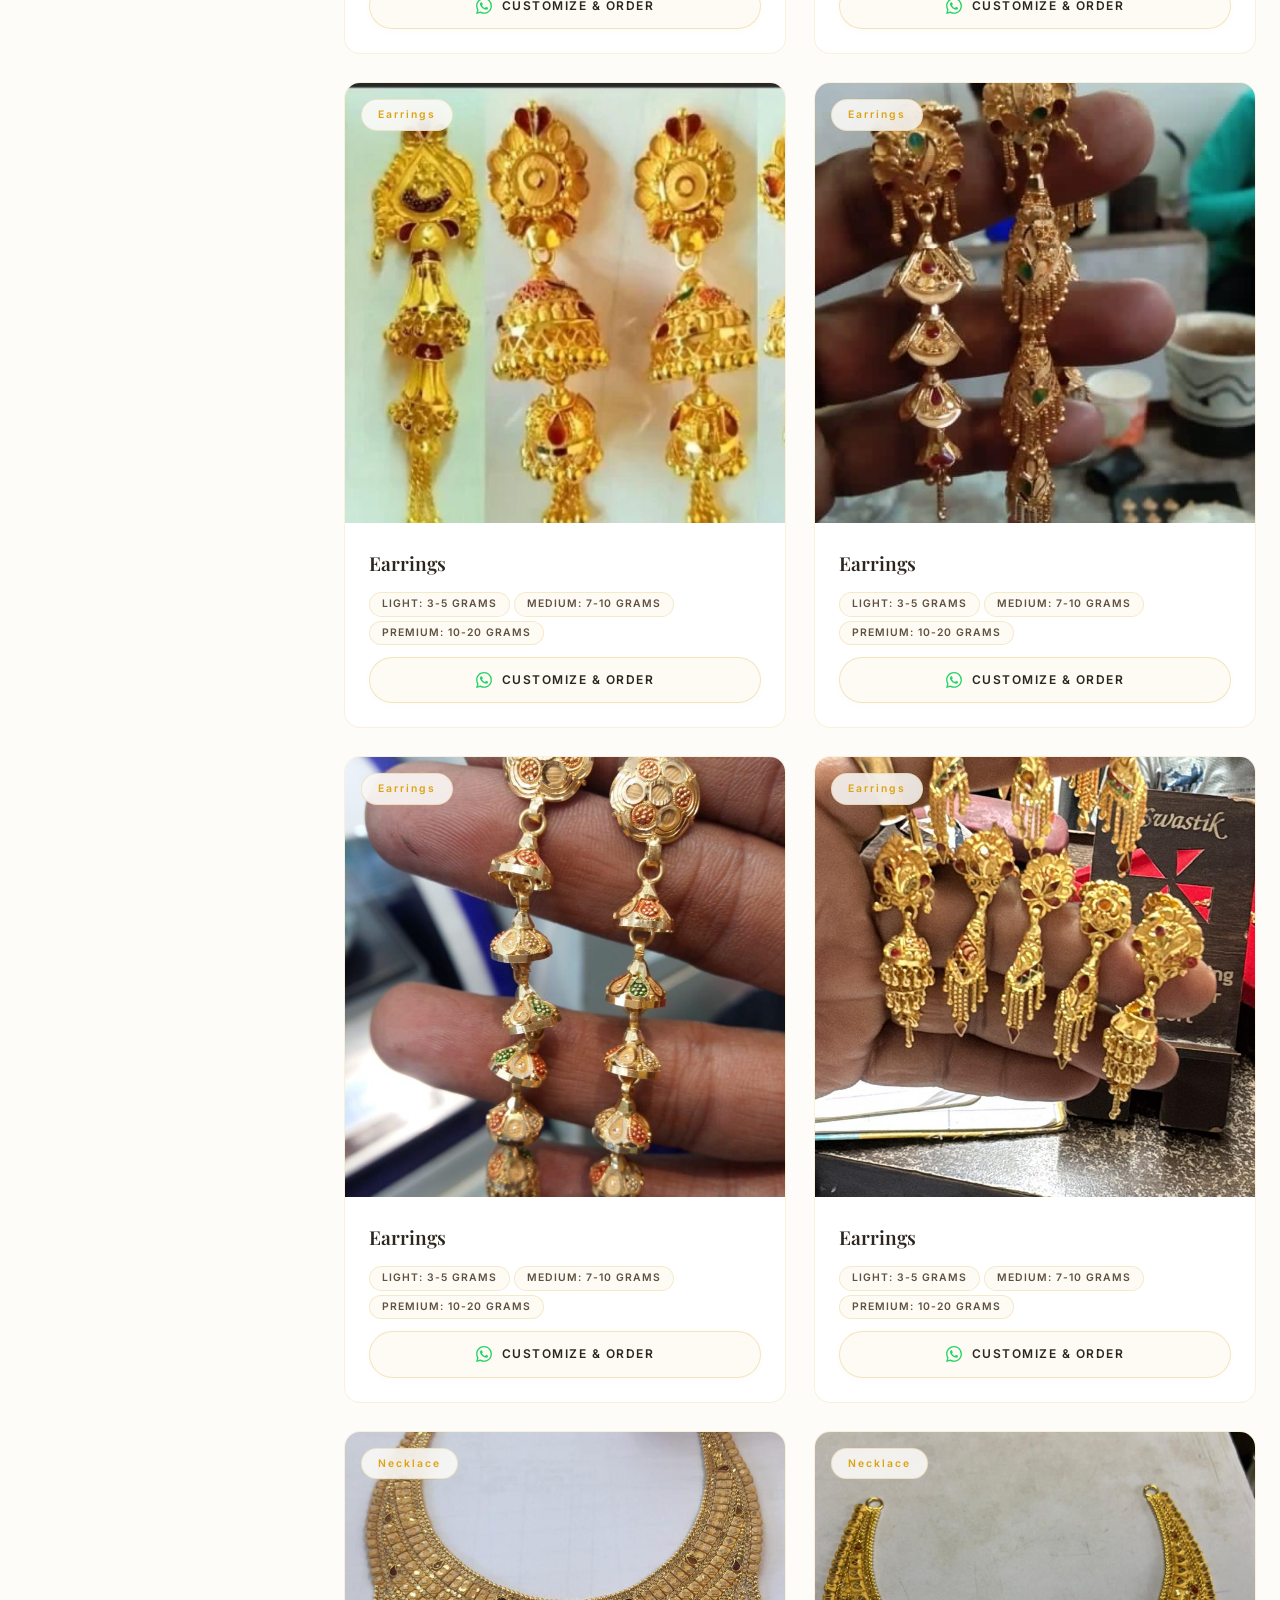
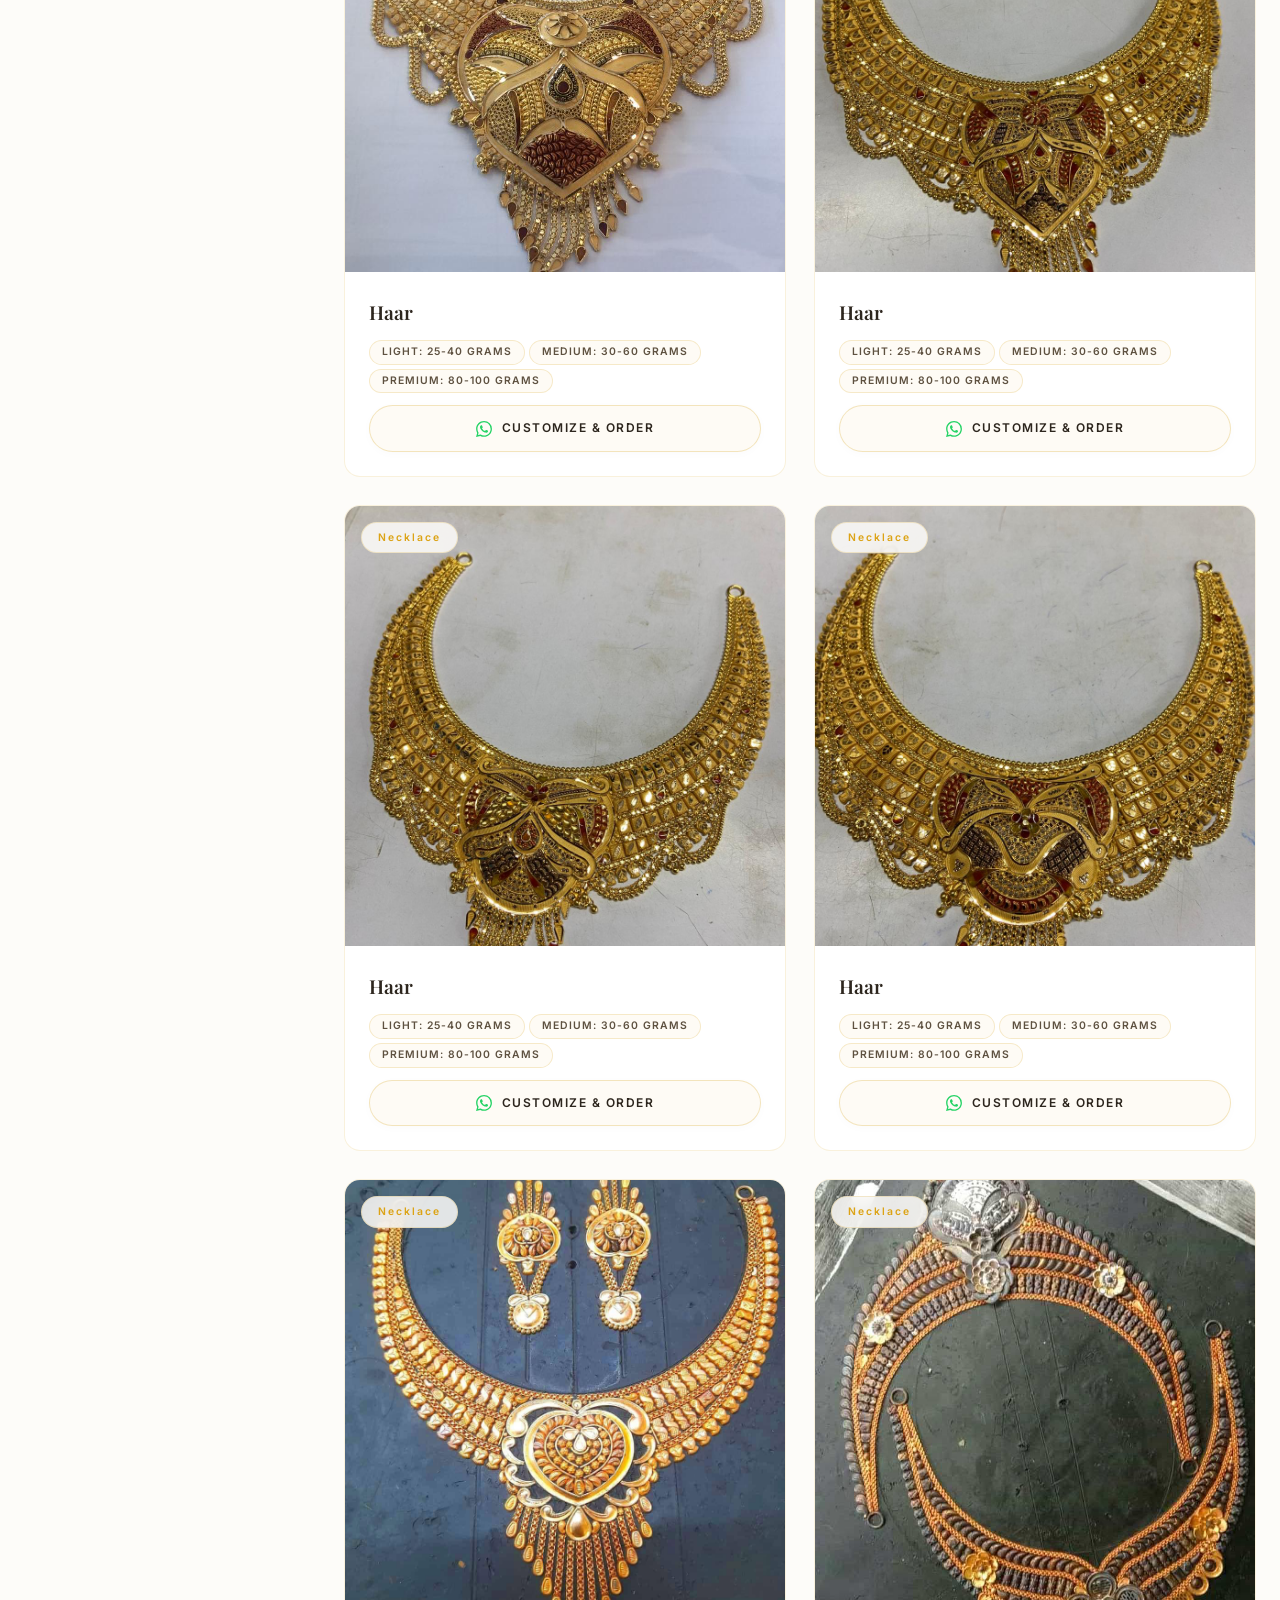
==== commit 96020c46: "feat: add homepage category filtering, wishlist functionality, and interactive UI components" ====
--- a/collections.html
+++ b/collections.html
@@ -4,8 +4,9 @@
 <head>
     <meta charset="UTF-8">
     <meta name="viewport" content="width=device-width, initial-scale=1.0">
-    <title>Collections — Gopal Govind Ornaments</title>
-    <meta name="description" content="Explore our exquisite handcrafted jewellery collections including Gold, Antic, Kundan, and Gemstone pieces.">
+    <title>Collections — Gopal Govind Ornaments | Handcrafted Jewellery, Ahmedabad</title>
+    <meta name="description" content="Explore our exquisite handcrafted jewellery — Gold Haar, Earrings, Bangles, and Rings. Filter by category and discover pieces crafted for every occasion.">
+    <meta name="keywords" content="gold jewellery collection, earrings, bangles, necklace, haar, rings, Ahmedabad jeweller">
     <link rel="stylesheet" href="styles.css">
     <link rel="icon" type="image/svg+xml" href="data:image/svg+xml,%3Csvg xmlns='http://www.w3.org/2000/svg' viewBox='0 0 100 100'%3E%3Ctext y='.9em' font-size='90'%3E💎%3C/text%3E%3C/svg%3E">
     <script>
@@ -62,6 +63,7 @@
                         <path d="M21 12.79A9 9 0 1 1 11.21 3 7 7 0 0 0 21 12.79z"></path>
                     </svg>
                 </button>
+
             </div>
 
             <button class="hamburger" id="hamburger" onclick="toggleMenu()" aria-label="Toggle navigation menu">
@@ -73,38 +75,135 @@
     </nav>
 
     <!-- Page Hero -->
-    <header class="page-hero">
+    <header class="page-hero collections-page-hero">
+        <div class="collections-hero-bg-ring"></div>
+        <div class="collections-hero-bg-ring collections-hero-bg-ring-2"></div>
         <div class="container">
             <div class="breadcrumb animate-on-scroll">
                 <a href="index.html">Home</a>
                 <span class="breadcrumb-sep">/</span>
                 <span class="breadcrumb-current">Collections</span>
             </div>
-            <h1 class="page-hero-title animate-on-scroll" style="animation-delay: 0.1s">Our Collections</h1>
-            <p class="page-hero-subtitle animate-on-scroll" style="animation-delay: 0.2s">Explore our masterfully crafted pieces, where tradition meets contemporary elegance.</p>
+            <div class="section-badge animate-on-scroll" style="animation-delay:0.05s">Our Catalogue</div>
+            <h1 class="page-hero-title animate-on-scroll" style="animation-delay: 0.1s">Discover Our <span class="collections-title-accent">Collections</span></h1>
+            <p class="page-hero-subtitle animate-on-scroll" style="animation-delay: 0.2s">Masterfully crafted pieces where tradition meets contemporary elegance</p>
+
+            <!-- Hero Stats Strip -->
+            <div class="collections-hero-stats animate-on-scroll" style="animation-delay:0.3s">
+                <div class="collections-hero-stat">
+                    <span class="collections-hero-stat-num" id="coll-stat-products">79</span>
+                    <span class="collections-hero-stat-label">Pieces</span>
+                </div>
+                <div class="collections-hero-divider"></div>
+                <div class="collections-hero-stat">
+                    <span class="collections-hero-stat-num">4</span>
+                    <span class="collections-hero-stat-label">Categories</span>
+                </div>
+                <div class="collections-hero-divider"></div>
+                <div class="collections-hero-stat">
+                    <span class="collections-hero-stat-num">22K</span>
+                    <span class="collections-hero-stat-label">Gold Purity</span>
+                </div>
+                <div class="collections-hero-divider"></div>
+                <div class="collections-hero-stat">
+                    <span class="collections-hero-stat-num">BIS</span>
+                    <span class="collections-hero-stat-label">Hallmarked</span>
+                </div>
+            </div>
         </div>
     </header>
+
+    <!-- Category Tab Bar (full-width pill tabs) -->
+    <div class="collections-tab-bar">
+        <div class="container">
+            <div class="collections-tabs" id="collections-tabs" role="tablist">
+                <button class="collections-tab active" data-category="all" role="tab" aria-selected="true" id="ctab-all">
+                    <svg viewBox="0 0 24 24"><circle cx="12" cy="12" r="10"/><path d="M12 8v4l3 3"/></svg>
+                    All
+                </button>
+                <button class="collections-tab" data-category="necklace" role="tab" aria-selected="false" id="ctab-necklace">
+                    <svg viewBox="0 0 24 24"><path d="M12 22s8-4 8-10V5l-8-3-8 3v7c0 6 8 10 8 10z"/></svg>
+                    Haar &amp; Necklaces
+                </button>
+                <button class="collections-tab" data-category="earrings" role="tab" aria-selected="false" id="ctab-earrings">
+                    <svg viewBox="0 0 24 24"><circle cx="12" cy="5" r="3"/><path d="M12 8v13"/><circle cx="12" cy="21" r="1"/></svg>
+                    Earrings
+                </button>
+                <button class="collections-tab" data-category="bangals" role="tab" aria-selected="false" id="ctab-bangals">
+                    <svg viewBox="0 0 24 24"><circle cx="12" cy="12" r="10"/><circle cx="12" cy="12" r="6"/></svg>
+                    Bangles
+                </button>
+            </div>
+        </div>
+    </div>
 
     <!-- Collections Content -->
     <section class="collections-layout">
         <!-- Sidebar Filters -->
         <aside class="filter-sidebar">
-            <button class="filter-toggle-mobile" id="filter-toggle-mobile">
-                <svg viewBox="0 0 24 24"><path d="M22 3H2l8 9.46V19l4 2v-8.54L22 3z"/></svg>
-                Filters
-            </button>
-            
+            <!-- Search Box -->
+            <div class="filter-search-box">
+                <svg viewBox="0 0 24 24" class="filter-search-icon">
+                    <circle cx="11" cy="11" r="8"/><path d="m21 21-4.35-4.35"/>
+                </svg>
+                <input type="text" id="filter-search" placeholder="Search jewellery…" class="filter-search-input" aria-label="Search products">
+            </div>
+
             <div class="filter-sections-wrapper" id="filter-sections">
+                <!-- Category Filter -->
                 <div class="filter-section animate-on-scroll">
-                    <h3 class="filter-section-title">Categories</h3>
+                    <h3 class="filter-section-title">
+                        <svg viewBox="0 0 24 24" width="16" height="16" stroke="currentColor" fill="none" stroke-width="2"><path d="M22 3H2l8 9.46V19l4 2v-8.54L22 3z"/></svg>
+                        Categories
+                    </h3>
                     <div id="filter-categories">
                         <!-- Categories injected by JS -->
                     </div>
                 </div>
 
-
-
-                <button class="filter-reset-btn animate-on-scroll" id="filter-reset" style="animation-delay: 0.2s">
+                <!-- Weight Filter -->
+                <div class="filter-section animate-on-scroll" style="animation-delay: 0.1s">
+                    <h3 class="filter-section-title">
+                        <svg viewBox="0 0 24 24" width="16" height="16" stroke="currentColor" fill="none" stroke-width="2"><path d="M12 3a6 6 0 0 0 9 9 9 9 0 1 1-9-9z"/><path d="M17 3v4"/><path d="M21 7h-4"/></svg>
+                        Weight Range
+                    </h3>
+                    <div class="filter-weight-options" id="filter-weights">
+                        <div class="filter-option active" data-type="weights" data-value="all" id="fw-all">
+                            <div class="filter-checkbox"></div>
+                            <span class="filter-label">All Weights</span>
+                        </div>
+                        <div class="filter-option" data-type="weights" data-value="light" id="fw-light">
+                            <div class="filter-checkbox"></div>
+                            <span class="filter-label">Light (3–20g)</span>
+                            <span class="filter-count-pill filter-pill-light">Light</span>
+                        </div>
+                        <div class="filter-option" data-type="weights" data-value="medium" id="fw-medium">
+                            <div class="filter-checkbox"></div>
+                            <span class="filter-label">Medium (15–60g)</span>
+                            <span class="filter-count-pill filter-pill-medium">Medium</span>
+                        </div>
+                        <div class="filter-option" data-type="weights" data-value="premium" id="fw-premium">
+                            <div class="filter-checkbox"></div>
+                            <span class="filter-label">Premium (40–100g)</span>
+                            <span class="filter-count-pill filter-pill-premium">Premium</span>
+                        </div>
+                    </div>
+                </div>
+
+                <!-- Quick Action -->
+                <div class="filter-cta-box animate-on-scroll" style="animation-delay:0.2s">
+                    <div class="filter-cta-icon">💎</div>
+                    <p class="filter-cta-text">Need something custom?</p>
+                    <a href="https://wa.me/919904036646?text=Hello!%20I'd%20like%20to%20inquire%20about%20custom%20jewellery%20design."
+                        class="filter-cta-btn" target="_blank" rel="noopener">
+                        <svg viewBox="0 0 24 24" fill="currentColor" width="14" height="14">
+                            <path d="M17.472 14.382c-.297-.149-1.758-.867-2.03-.967-.273-.099-.471-.148-.67.15-.197.297-.767.966-.94 1.164-.173.199-.347.223-.644.075-.297-.15-1.255-.463-2.39-1.475-.883-.788-1.48-1.761-1.653-2.059-.173-.297-.018-.458.13-.606.134-.133.298-.347.446-.52.149-.174.198-.298.298-.497.099-.198.05-.371-.025-.52-.075-.149-.669-1.612-.916-2.207-.242-.579-.487-.5-.669-.51-.173-.008-.371-.01-.57-.01-.198 0-.52.074-.792.372-.272.297-1.04 1.016-1.04 2.479 0 1.462 1.065 2.875 1.213 3.074.149.198 2.096 3.2 5.077 4.487.709.306 1.262.489 1.694.625.712.227 1.36.195 1.871.118.571-.085 1.758-.719 2.006-1.413.248-.694.248-1.289.173-1.413-.074-.124-.272-.198-.57-.347m-5.421 7.403h-.004a9.87 9.87 0 01-5.031-1.378l-.361-.214-3.741.982.998-3.648-.235-.374a9.86 9.86 0 01-1.51-5.26c.001-5.45 4.436-9.884 9.888-9.884 2.64 0 5.122 1.03 6.988 2.898a9.825 9.825 0 012.893 6.994c-.003 5.45-4.437 9.884-9.885 9.884m8.413-18.297A11.815 11.815 0 0012.05 0C5.495 0 .16 5.335.157 11.892c0 2.096.547 4.142 1.588 5.945L.057 24l6.305-1.654a11.882 11.882 0 005.683 1.448h.005c6.554 0 11.89-5.335 11.893-11.893a11.821 11.821 0 00-3.48-8.413z"/>
+                        </svg>
+                        Chat on WhatsApp
+                    </a>
+                </div>
+
+                <button class="filter-reset-btn animate-on-scroll" id="filter-reset" style="animation-delay: 0.3s">
                     <svg width="14" height="14" viewBox="0 0 24 24" fill="none" stroke="currentColor" stroke-width="2">
                         <path d="M3 12a9 9 0 1 0 9-9 9.75 9.75 0 0 0-6.74 2.74L3 8"/>
                         <path d="M3 3v5h5"/>
@@ -112,21 +211,38 @@
                     Reset All Filters
                 </button>
             </div>
+
+            <!-- Mobile Filter Toggle -->
+            <button class="filter-toggle-mobile" id="filter-toggle-mobile">
+                <svg viewBox="0 0 24 24"><path d="M22 3H2l8 9.46V19l4 2v-8.54L22 3z"/></svg>
+                Filters &amp; Sort
+            </button>
         </aside>
 
         <!-- Product Grid Area -->
         <main class="collections-main">
+            <!-- Active Filter Chips -->
+            <div class="active-filter-chips" id="active-filter-chips" style="display:none">
+                <!-- Injected by JS -->
+            </div>
+
             <div class="collection-toolbar animate-on-scroll">
-                <div class="collection-count" id="collection-count">
-                    Showing <strong>0</strong> items
+                <div class="collection-count-wrapper">
+                    <div class="collection-count" id="collection-count">
+                        Showing <strong>0</strong> items
+                    </div>
+                    <div class="collection-active-badge" id="collection-active-badge" style="display:none">
+                        <span id="collection-active-text">Filtered</span>
+                        <button class="badge-clear-btn" id="badge-clear-btn" aria-label="Clear filters">×</button>
+                    </div>
                 </div>
                 <div class="collection-controls">
                     <select class="sort-select" id="sort-select" aria-label="Sort products">
                         <option value="default">Default Sorting</option>
-                        <option value="az">Alphabetically, A-Z</option>
-                        <option value="za">Alphabetically, Z-A</option>
+                        <option value="az">Name: A–Z</option>
+                        <option value="za">Name: Z–A</option>
                     </select>
-                    
+
                     <div class="view-toggle">
                         <button class="view-btn active" id="view-grid" aria-label="Grid view">
                             <svg viewBox="0 0 24 24"><rect x="3" y="3" width="7" height="7"/><rect x="14" y="3" width="7" height="7"/><rect x="14" y="14" width="7" height="7"/><rect x="3" y="14" width="7" height="7"/></svg>
@@ -140,6 +256,12 @@
 
             <div class="products-grid" id="products-grid">
                 <!-- Products injected by JS -->
+            </div>
+
+            <!-- Infinite Scroll Sentinel -->
+            <div id="scroll-sentinel" style="height:1px;margin-top:40px;"></div>
+            <div id="scroll-loader" style="display:none; justify-content:center; padding:32px 0;">
+                <div class="scroll-spinner"></div>
             </div>
         </main>
     </section>
@@ -174,10 +296,9 @@
                 <div>
                     <h4 class="footer-heading">Collections</h4>
                     <ul class="footer-links">
-                        <li><a href="collections.html?category=gold">Gold Jewellery</a></li>
-                        <li><a href="collections.html?category=antic">Antic Jewellery</a></li>
-                        <li><a href="collections.html?category=kundan">Jadau Kundan</a></li>
-                        <li><a href="collections.html?category=gemstone">Gemstone Jewellery</a></li>
+                        <li><a href="collections.html?category=necklace">Haar &amp; Necklaces</a></li>
+                        <li><a href="collections.html?category=earrings">Earrings</a></li>
+                        <li><a href="collections.html?category=bangals">Bangles</a></li>
                     </ul>
                 </div>
                 <div>
@@ -192,9 +313,35 @@
             </div>
             <div class="footer-bottom">
                 <p class="footer-copyright">&copy; 2026 Gopal Govind Ornaments. All rights reserved.</p>
+                <div class="footer-social">
+                    <a href="https://wa.me/919904036646" target="_blank" rel="noopener" aria-label="WhatsApp">
+                        <svg viewBox="0 0 24 24" fill="currentColor">
+                            <path d="M17.472 14.382c-.297-.149-1.758-.867-2.03-.967-.273-.099-.471-.148-.67.15-.197.297-.767.966-.94 1.164-.173.199-.347.223-.644.075-.297-.15-1.255-.463-2.39-1.475-.883-.788-1.48-1.761-1.653-2.059-.173-.297-.018-.458.13-.606.134-.133.298-.347.446-.52.149-.174.198-.298.298-.497.099-.198.05-.371-.025-.52-.075-.149-.669-1.612-.916-2.207-.242-.579-.487-.5-.669-.51-.173-.008-.371-.01-.57-.01-.198 0-.52.074-.792.372-.272.297-1.04 1.016-1.04 2.479 0 1.462 1.065 2.875 1.213 3.074.149.198 2.096 3.2 5.077 4.487.709.306 1.262.489 1.694.625.712.227 1.36.195 1.871.118.571-.085 1.758-.719 2.006-1.413.248-.694.248-1.289.173-1.413-.074-.124-.272-.198-.57-.347m-5.421 7.403h-.004a9.87 9.87 0 01-5.031-1.378l-.361-.214-3.741.982.998-3.648-.235-.374a9.86 9.86 0 01-1.51-5.26c.001-5.45 4.436-9.884 9.888-9.884 2.64 0 5.122 1.03 6.988 2.898a9.825 9.825 0 012.893 6.994c-.003 5.45-4.437 9.884-9.885 9.884m8.413-18.297A11.815 11.815 0 0012.05 0C5.495 0 .16 5.335.157 11.892c0 2.096.547 4.142 1.588 5.945L.057 24l6.305-1.654a11.882 11.882 0 005.683 1.448h.005c6.554 0 11.89-5.335 11.893-11.893a11.821 11.821 0 00-3.48-8.413z" />
+                        </svg>
+                    </a>
+                    <a href="tel:+919904036646" aria-label="Phone">
+                        <svg viewBox="0 0 24 24" fill="none" stroke="currentColor" stroke-width="2">
+                            <path d="M22 16.92v3a2 2 0 01-2.18 2 19.79 19.79 0 01-8.63-3.07 19.5 19.5 0 01-6-6 19.79 19.79 0 01-3.07-8.67A2 2 0 014.11 2h3a2 2 0 012 1.72 12.84 12.84 0 00.7 2.81 2 2 0 01-.45 2.11L8.09 9.91a16 16 0 006 6l1.27-1.27a2 2 0 012.11-.45 12.84 12.84 0 002.81.7A2 2 0 0122 16.92z" />
+                        </svg>
+                    </a>
+                    <a href="mailto:contact@gopalgovindornaments.in" aria-label="Email">
+                        <svg viewBox="0 0 24 24" fill="none" stroke="currentColor" stroke-width="2">
+                            <path d="M4 4h16c1.1 0 2 .9 2 2v12c0 1.1-.9 2-2 2H4c-1.1 0-2-.9-2-2V6c0-1.1.9-2 2-2z" />
+                            <polyline points="22,6 12,13 2,6" />
+                        </svg>
+                    </a>
+                </div>
             </div>
         </div>
     </footer>
+
+    <!-- Floating WhatsApp Button -->
+    <a href="https://wa.me/919904036646?text=Hello%20Gopal%20Govind%20Ornaments!%20I'm%20interested%20in%20your%20jewellery%20collection."
+        class="whatsapp-float" target="_blank" rel="noopener" aria-label="Chat on WhatsApp" id="whatsapp-float">
+        <svg viewBox="0 0 24 24">
+            <path d="M17.472 14.382c-.297-.149-1.758-.867-2.03-.967-.273-.099-.471-.148-.67.15-.197.297-.767.966-.94 1.164-.173.199-.347.223-.644.075-.297-.15-1.255-.463-2.39-1.475-.883-.788-1.48-1.761-1.653-2.059-.173-.297-.018-.458.13-.606.134-.133.298-.347.446-.52.149-.174.198-.298.298-.497.099-.198.05-.371-.025-.52-.075-.149-.669-1.612-.916-2.207-.242-.579-.487-.5-.669-.51-.173-.008-.371-.01-.57-.01-.198 0-.52.074-.792.372-.272.297-1.04 1.016-1.04 2.479 0 1.462 1.065 2.875 1.213 3.074.149.198 2.096 3.2 5.077 4.487.709.306 1.262.489 1.694.625.712.227 1.36.195 1.871.118.571-.085 1.758-.719 2.006-1.413.248-.694.248-1.289.173-1.413-.074-.124-.272-.198-.57-.347m-5.421 7.403h-.004a9.87 9.87 0 01-5.031-1.378l-.361-.214-3.741.982.998-3.648-.235-.374a9.86 9.86 0 01-1.51-5.26c.001-5.45 4.436-9.884 9.888-9.884 2.64 0 5.122 1.03 6.988 2.898a9.825 9.825 0 012.893 6.994c-.003 5.45-4.437 9.884-9.885 9.884m8.413-18.297A11.815 11.815 0 0012.05 0C5.495 0 .16 5.335.157 11.892c0 2.096.547 4.142 1.588 5.945L.057 24l6.305-1.654a11.882 11.882 0 005.683 1.448h.005c6.554 0 11.89-5.335 11.893-11.893a11.821 11.821 0 00-3.48-8.413z" />
+        </svg>
+    </a>
 
     <!-- Back to Top -->
     <button class="back-to-top" id="back-to-top" onclick="scrollToTop()" aria-label="Back to top">
@@ -205,7 +352,7 @@
 
     <script src="data.js"></script>
     <script src="shared.js"></script>
-    <script src="collections.js"></script>
+    <script src="collections.js?v=2"></script>
 </body>
 
 </html>
--- a/styles.css
+++ b/styles.css
@@ -1006,32 +1006,41 @@
 .btn-whatsapp {
   display: inline-flex;
   align-items: center;
-  gap: 8px;
-  padding: 12px 22px;
-  background: rgba(37, 211, 102, 0.1);
-  border: 1px solid rgba(37, 211, 102, 0.3);
-  border-radius: 8px;
-  color: #25d366;
-  font-size: 0.8rem;
+  gap: 10px;
+  padding: 12px 24px;
+  background: rgba(212, 160, 23, 0.04);
+  border: 1px solid rgba(212, 160, 23, 0.25);
+  border-radius: 50px;
+  color: var(--text-primary);
+  font-family: var(--font-body);
+  font-size: 0.75rem;
   font-weight: 600;
-  letter-spacing: 0.5px;
+  text-transform: uppercase;
+  letter-spacing: 1.5px;
   transition: var(--transition-smooth);
   cursor: pointer;
   white-space: nowrap;
+  box-shadow: 0 2px 10px rgba(0, 0, 0, 0.02);
 }
 
 .btn-whatsapp:hover {
-  background: #25d366;
-  color: #fff;
-  border-color: #25d366;
-  box-shadow: 0 4px 20px rgba(37, 211, 102, 0.3);
+  background: var(--gradient-gold);
+  color: var(--bg-primary);
+  border-color: transparent;
+  box-shadow: 0 4px 15px rgba(212, 160, 23, 0.25);
   transform: translateY(-2px);
 }
 
 .btn-whatsapp svg {
-  width: 18px;
-  height: 18px;
+  width: 16px;
+  height: 16px;
   flex-shrink: 0;
+  color: #25d366;
+  transition: var(--transition-fast);
+}
+
+.btn-whatsapp:hover svg {
+  color: var(--bg-primary);
 }
 
 /* =====================
@@ -2867,3 +2876,2494 @@
 ::-webkit-scrollbar-thumb:hover {
   background: rgba(212, 160, 23, 0.5);
 }
+
+/* =====================
+   SCROLL PROGRESS BAR
+   ===================== */
+.scroll-progress-bar {
+  position: fixed;
+  top: 0;
+  left: 0;
+  height: 3px;
+  width: 0%;
+  background: var(--gradient-gold);
+  z-index: 10000;
+  transition: width 0.1s linear;
+  border-radius: 0 2px 2px 0;
+  box-shadow: 0 0 10px rgba(212, 160, 23, 0.5);
+}
+
+/* =====================
+   HERO SHIMMER TEXT
+   ===================== */
+@keyframes shimmer-text {
+  0%   { background-position: -200% center; }
+  100% { background-position: 200% center; }
+}
+
+.hero-title span {
+  background: linear-gradient(90deg, #c79514 0%, #f0d060 30%, #d4a017 50%, #f5e07a 70%, #b8860b 100%);
+  background-size: 200% auto;
+  -webkit-background-clip: text;
+  -webkit-text-fill-color: transparent;
+  background-clip: text;
+  animation: shimmer-text 4s linear infinite;
+}
+
+/* =====================
+   ACTIVE NAV LINK
+   ===================== */
+.nav-link.active {
+  color: var(--gold-400) !important;
+}
+.nav-link.active::after {
+  width: 100% !important;
+  background: var(--gold-400);
+}
+
+/* =====================
+   WEIGHT SELECTION BUTTONS (Product Detail)
+   ===================== */
+.weight-btn-group {
+  display: flex;
+  gap: 10px;
+  flex-wrap: wrap;
+  margin-top: 4px;
+}
+
+.weight-btn {
+  padding: 10px 20px;
+  border-radius: 8px;
+  border: 1.5px solid var(--border-color, rgba(212, 160, 23, 0.3));
+  background: transparent;
+  color: var(--text-secondary);
+  font-size: 0.85rem;
+  font-weight: 600;
+  cursor: pointer;
+  transition: all 0.25s ease;
+  font-family: var(--font-body);
+  line-height: 1.3;
+  text-align: center;
+}
+
+.weight-btn:hover {
+  border-color: var(--gold-400);
+  color: var(--gold-400);
+  background: rgba(212, 160, 23, 0.06);
+}
+
+.weight-btn.active {
+  background: var(--gradient-gold);
+  border-color: var(--gold-500);
+  color: var(--bg-primary);
+  box-shadow: 0 4px 16px rgba(212, 160, 23, 0.3);
+}
+
+.weight-btn .btn-weight-label {
+  display: block;
+  font-size: 0.7rem;
+  font-weight: 700;
+  letter-spacing: 1.5px;
+  text-transform: uppercase;
+  margin-bottom: 2px;
+}
+
+.weight-btn .btn-weight-range {
+  display: block;
+  font-size: 0.78rem;
+  font-weight: 500;
+  opacity: 0.85;
+}
+
+/* =====================
+   RICHER PRODUCT CARDS
+   ===================== */
+/* Gradient overlay on image bottom */
+.product-image-wrapper::after {
+  content: '';
+  position: absolute;
+  bottom: 0;
+  left: 0;
+  width: 100%;
+  height: 40%;
+  background: linear-gradient(to top, rgba(0,0,0,0.35) 0%, transparent 100%);
+  pointer-events: none;
+  opacity: 0;
+  transition: opacity 0.4s ease;
+  z-index: 1;
+}
+.product-card:hover .product-image-wrapper::after {
+  opacity: 1;
+}
+
+/* Weight pill badges in cards */
+.weight-pill {
+  display: inline-block;
+  padding: 4px 12px;
+  border: 1px solid rgba(212, 160, 23, 0.2);
+  border-radius: 50px;
+  font-family: var(--font-body);
+  font-size: 0.65rem;
+  font-weight: 600;
+  text-transform: uppercase;
+  letter-spacing: 1px;
+  margin: 4px 4px 0 0;
+  background: rgba(212, 160, 23, 0.04);
+  color: var(--text-secondary);
+}
+.weight-pill.light, .weight-pill.medium, .weight-pill.premium { 
+  background: rgba(212, 160, 23, 0.04); 
+  color: var(--text-secondary); 
+  border-color: rgba(212, 160, 23, 0.2); 
+}
+
+/* Pulsing gold glow on the customize & order button */
+@keyframes glow-pulse {
+  0%, 100% { box-shadow: 0 0 0 0 rgba(212, 160, 23, 0); }
+  50%       { box-shadow: 0 0 16px 4px rgba(212, 160, 23, 0.25); }
+}
+.btn-whatsapp:hover {
+  animation: glow-pulse 2s ease-in-out infinite;
+}
+
+/* =====================
+   TRUST BADGE STRIP
+   ===================== */
+.trust-strip {
+  padding: 40px 0;
+  background: var(--bg-secondary);
+  border-top: 1px solid rgba(212, 160, 23, 0.1);
+  border-bottom: 1px solid rgba(212, 160, 23, 0.1);
+}
+.trust-strip-inner {
+  display: flex;
+  justify-content: center;
+  gap: 60px;
+  flex-wrap: wrap;
+  align-items: center;
+}
+.trust-badge {
+  display: flex;
+  align-items: center;
+  gap: 14px;
+}
+.trust-badge-icon {
+  width: 48px;
+  height: 48px;
+  background: rgba(212, 160, 23, 0.08);
+  border: 1px solid rgba(212, 160, 23, 0.2);
+  border-radius: 12px;
+  display: flex;
+  align-items: center;
+  justify-content: center;
+  flex-shrink: 0;
+}
+.trust-badge-icon svg {
+  width: 24px;
+  height: 24px;
+  stroke: var(--gold-500);
+  fill: none;
+  stroke-width: 1.5;
+}
+.trust-badge-title {
+  font-family: var(--font-display);
+  font-size: 0.95rem;
+  font-weight: 600;
+  color: var(--text-primary);
+}
+.trust-badge-subtitle {
+  font-size: 0.78rem;
+  color: var(--text-muted);
+  margin-top: 1px;
+}
+
+/* Divider between trust badges */
+.trust-divider {
+  width: 1px;
+  height: 40px;
+  background: rgba(212, 160, 23, 0.15);
+}
+
+@media (max-width: 768px) {
+  .trust-strip-inner { gap: 28px; }
+  .trust-divider { display: none; }
+  .weight-btn-group { gap: 8px; }
+}
+
+/* =====================
+   HERO GRAIN OVERLAY
+   ===================== */
+.hero::before {
+  content: '';
+  position: absolute;
+  top: 0; left: 0;
+  width: 100%; height: 100%;
+  background:
+    radial-gradient(ellipse 800px 600px at 20% 50%, rgba(212, 160, 23, 0.07) 0%, transparent 70%),
+    radial-gradient(ellipse 600px 400px at 80% 30%, rgba(212, 160, 23, 0.05) 0%, transparent 70%),
+    url("data:image/svg+xml,%3Csvg viewBox='0 0 256 256' xmlns='http://www.w3.org/2000/svg'%3E%3Cfilter id='noise'%3E%3CfeTurbulence type='fractalNoise' baseFrequency='0.9' numOctaves='4' stitchTiles='stitch'/%3E%3C/filter%3E%3Crect width='100%25' height='100%25' filter='url(%23noise)' opacity='0.04'/%3E%3C/svg%3E");
+  pointer-events: none;
+  z-index: 0;
+}
+
+/* =====================
+   HERO MARQUEE TICKER
+   ===================== */
+.hero-ticker {
+  width: 100%;
+  overflow: hidden;
+  background: rgba(212, 160, 23, 0.06);
+  border-top: 1px solid rgba(212, 160, 23, 0.15);
+  border-bottom: 1px solid rgba(212, 160, 23, 0.15);
+  padding: 12px 0;
+  position: relative;
+  z-index: 2;
+}
+
+.hero-ticker-track {
+  display: flex;
+  gap: 0;
+  animation: ticker-scroll 22s linear infinite;
+  white-space: nowrap;
+}
+
+.hero-ticker-item {
+  display: inline-flex;
+  align-items: center;
+  gap: 12px;
+  padding: 0 40px;
+  font-size: 0.7rem;
+  font-weight: 700;
+  letter-spacing: 3px;
+  text-transform: uppercase;
+  color: var(--gold-500);
+  flex-shrink: 0;
+}
+
+.hero-ticker-dot {
+  width: 5px;
+  height: 5px;
+  background: var(--gold-500);
+  border-radius: 50%;
+  opacity: 0.6;
+  flex-shrink: 0;
+}
+
+@keyframes ticker-scroll {
+  0%   { transform: translateX(0); }
+  100% { transform: translateX(-50%); }
+}
+
+/* =====================
+   CATEGORY SHOWCASE
+   ===================== */
+.category-showcase {
+  padding: var(--section-padding);
+  background: var(--bg-secondary);
+  position: relative;
+}
+
+.category-showcase::before {
+  content: '';
+  position: absolute;
+  top: 0; left: 0;
+  width: 100%; height: 1px;
+  background: linear-gradient(90deg, transparent, rgba(212, 160, 23, 0.3), transparent);
+}
+
+.category-tiles {
+  display: grid;
+  grid-template-columns: repeat(4, 1fr);
+  gap: 20px;
+}
+
+.category-tile {
+  position: relative;
+  border-radius: 20px;
+  overflow: hidden;
+  border: var(--border-gold);
+  cursor: pointer;
+  text-decoration: none;
+  display: block;
+  aspect-ratio: 3 / 4;
+  transition: var(--transition-smooth);
+  background: var(--bg-card);
+  box-shadow: var(--shadow-sm);
+}
+
+.category-tile:hover {
+  transform: translateY(-8px);
+  box-shadow: var(--shadow-gold-lg);
+  border-color: rgba(212, 160, 23, 0.5);
+}
+
+.category-tile-image {
+  width: 100%;
+  height: 100%;
+  object-fit: cover;
+  transition: transform 0.7s cubic-bezier(0.4, 0, 0.2, 1);
+  display: block;
+}
+
+.category-tile:hover .category-tile-image {
+  transform: scale(1.08);
+}
+
+.category-tile-overlay {
+  position: absolute;
+  inset: 0;
+  background: linear-gradient(
+    to top,
+    rgba(10, 6, 0, 0.82) 0%,
+    rgba(10, 6, 0, 0.35) 45%,
+    rgba(10, 6, 0, 0.05) 100%
+  );
+  transition: var(--transition-smooth);
+}
+
+.category-tile:hover .category-tile-overlay {
+  background: linear-gradient(
+    to top,
+    rgba(10, 6, 0, 0.88) 0%,
+    rgba(10, 6, 0, 0.4) 55%,
+    rgba(10, 6, 0, 0.08) 100%
+  );
+}
+
+.category-tile-content {
+  position: absolute;
+  bottom: 0;
+  left: 0;
+  right: 0;
+  padding: 28px 24px;
+  transform: translateY(8px);
+  transition: var(--transition-smooth);
+}
+
+.category-tile:hover .category-tile-content {
+  transform: translateY(0);
+}
+
+.category-tile-label {
+  font-size: 0.65rem;
+  font-weight: 700;
+  letter-spacing: 3px;
+  text-transform: uppercase;
+  color: var(--gold-400);
+  margin-bottom: 6px;
+  display: block;
+  opacity: 0.9;
+}
+
+.category-tile-name {
+  font-family: var(--font-display);
+  font-size: 1.5rem;
+  font-weight: 700;
+  color: #fff;
+  line-height: 1.2;
+  margin-bottom: 10px;
+}
+
+.category-tile-count {
+  font-size: 0.8rem;
+  color: rgba(255,255,255,0.65);
+  display: flex;
+  align-items: center;
+  gap: 6px;
+  opacity: 0;
+  transform: translateY(6px);
+  transition: var(--transition-smooth);
+}
+
+.category-tile:hover .category-tile-count {
+  opacity: 1;
+  transform: translateY(0);
+}
+
+.category-tile-count svg {
+  width: 14px;
+  height: 14px;
+  stroke: var(--gold-400);
+  fill: none;
+  stroke-width: 2;
+}
+
+/* First tile: wider (2-column span) */
+.category-tile.featured-tile {
+  grid-row: span 1;
+}
+
+/* =====================
+   PROCESS / HOW IT WORKS
+   ===================== */
+.process-section {
+  padding: var(--section-padding);
+  background: var(--bg-primary);
+  position: relative;
+  overflow: hidden;
+}
+
+.process-section::before {
+  content: '';
+  position: absolute;
+  top: 0; left: 0;
+  width: 100%; height: 1px;
+  background: linear-gradient(90deg, transparent, rgba(212, 160, 23, 0.3), transparent);
+}
+
+/* Decorative large digit watermark */
+.process-section::after {
+  content: '';
+  position: absolute;
+  top: 50%; left: 50%;
+  transform: translate(-50%, -50%);
+  width: 600px; height: 600px;
+  background: radial-gradient(ellipse, rgba(212, 160, 23, 0.04), transparent 70%);
+  pointer-events: none;
+}
+
+.process-steps {
+  display: grid;
+  grid-template-columns: repeat(4, 1fr);
+  gap: 0;
+  position: relative;
+}
+
+/* Connector line between steps */
+.process-steps::before {
+  content: '';
+  position: absolute;
+  top: 52px;
+  left: 12.5%;
+  right: 12.5%;
+  height: 1px;
+  background: linear-gradient(90deg,
+    rgba(212, 160, 23, 0.15),
+    rgba(212, 160, 23, 0.5) 25%,
+    rgba(212, 160, 23, 0.5) 75%,
+    rgba(212, 160, 23, 0.15));
+  z-index: 0;
+}
+
+.process-step {
+  text-align: center;
+  padding: 0 24px;
+  position: relative;
+  z-index: 1;
+}
+
+.process-step-number {
+  width: 104px;
+  height: 104px;
+  border-radius: 50%;
+  background: var(--bg-card);
+  border: 2px solid rgba(212, 160, 23, 0.2);
+  display: flex;
+  align-items: center;
+  justify-content: center;
+  margin: 0 auto 28px;
+  position: relative;
+  transition: var(--transition-smooth);
+  box-shadow: var(--shadow-sm);
+}
+
+.process-step-number::before {
+  content: '';
+  position: absolute;
+  inset: -6px;
+  border-radius: 50%;
+  border: 1px dashed rgba(212, 160, 23, 0.2);
+  animation: rotate 20s linear infinite;
+}
+
+.process-step:hover .process-step-number {
+  background: rgba(212, 160, 23, 0.06);
+  border-color: rgba(212, 160, 23, 0.5);
+  box-shadow: var(--shadow-gold);
+  transform: scale(1.05);
+}
+
+.process-step-icon {
+  width: 44px;
+  height: 44px;
+  stroke: var(--gold-500);
+  fill: none;
+  stroke-width: 1.5;
+}
+
+.process-step-tag {
+  position: absolute;
+  top: -10px;
+  right: -10px;
+  width: 28px;
+  height: 28px;
+  background: var(--gradient-gold);
+  border-radius: 50%;
+  display: flex;
+  align-items: center;
+  justify-content: center;
+  font-size: 0.65rem;
+  font-weight: 800;
+  color: var(--bg-primary);
+}
+
+.process-step-title {
+  font-family: var(--font-display);
+  font-size: 1.2rem;
+  font-weight: 700;
+  color: var(--text-primary);
+  margin-bottom: 12px;
+}
+
+.process-step-description {
+  font-size: 0.88rem;
+  color: var(--text-muted);
+  line-height: 1.75;
+  max-width: 180px;
+  margin: 0 auto;
+}
+
+/* =====================
+   REDESIGNED TESTIMONIALS
+   ===================== */
+.testimonials {
+  padding: var(--section-padding);
+  background: var(--bg-secondary);
+  position: relative;
+  overflow: hidden;
+}
+
+.testimonials::before {
+  content: '';
+  position: absolute;
+  top: 0; left: 0;
+  width: 100%; height: 1px;
+  background: linear-gradient(90deg, transparent, rgba(212, 160, 23, 0.3), transparent);
+}
+
+/* Big decorative quote mark */
+.testimonials-bg-quote {
+  position: absolute;
+  top: 40px;
+  left: 50%;
+  transform: translateX(-50%);
+  font-family: var(--font-display);
+  font-size: 280px;
+  font-weight: 900;
+  color: rgba(212, 160, 23, 0.04);
+  line-height: 1;
+  pointer-events: none;
+  user-select: none;
+  z-index: 0;
+}
+
+.testimonials-container {
+  position: relative;
+  max-width: 700px;
+  margin: 0 auto;
+  overflow: hidden;
+  z-index: 1;
+}
+
+.testimonial-track {
+  display: flex;
+  transition: transform 0.6s cubic-bezier(0.4, 0, 0.2, 1);
+}
+
+.testimonial-slide {
+  min-width: 100%;
+  text-align: center;
+  padding: 0 20px;
+}
+
+.testimonial-card-inner {
+  background: var(--gradient-card);
+  border: var(--border-gold);
+  border-radius: 24px;
+  padding: 48px 40px;
+  position: relative;
+  box-shadow: var(--shadow-sm);
+  transition: var(--transition-smooth);
+}
+
+.testimonial-card-inner:hover {
+  box-shadow: var(--shadow-gold);
+  border-color: rgba(212, 160, 23, 0.3);
+}
+
+.testimonial-quote-icon {
+  width: 48px;
+  height: 48px;
+  background: rgba(212, 160, 23, 0.08);
+  border: 1px solid rgba(212, 160, 23, 0.2);
+  border-radius: 50%;
+  display: flex;
+  align-items: center;
+  justify-content: center;
+  margin: 0 auto 24px;
+}
+
+.testimonial-quote-icon svg {
+  width: 22px;
+  height: 22px;
+  fill: var(--gold-500);
+  opacity: 0.8;
+}
+
+.testimonial-quote {
+  font-family: var(--font-elegant);
+  font-size: 1.2rem;
+  font-style: italic;
+  color: var(--text-secondary);
+  line-height: 1.9;
+  margin-bottom: 32px;
+  position: relative;
+}
+
+.testimonial-quote::before {
+  display: none; /* Hide old pseudo-element quote */
+}
+
+.testimonial-divider {
+  width: 60px;
+  height: 1px;
+  background: var(--gradient-gold);
+  margin: 0 auto 24px;
+  border-radius: 1px;
+}
+
+.testimonial-author {
+  font-family: var(--font-display);
+  font-size: 1.1rem;
+  font-weight: 600;
+  color: var(--text-primary);
+  margin-bottom: 4px;
+}
+
+.testimonial-location {
+  font-size: 0.8rem;
+  color: var(--gold-500);
+  letter-spacing: 1px;
+  text-transform: uppercase;
+  font-weight: 600;
+  margin-top: 2px;
+}
+
+.testimonial-stars {
+  display: flex;
+  justify-content: center;
+  gap: 4px;
+  margin-bottom: 20px;
+}
+
+.testimonial-stars svg {
+  width: 16px;
+  height: 16px;
+  fill: var(--gold-400);
+}
+
+.testimonial-dots {
+  display: flex;
+  justify-content: center;
+  gap: 10px;
+  margin-top: 32px;
+}
+
+.testimonial-dot {
+  width: 8px;
+  height: 8px;
+  border-radius: 50%;
+  background: var(--text-muted);
+  opacity: 0.3;
+  cursor: pointer;
+  transition: all 0.3s ease;
+  border: none;
+}
+
+.testimonial-dot.active {
+  background: var(--gold-500);
+  opacity: 1;
+  width: 28px;
+  border-radius: 4px;
+}
+
+/* Testimonial prev/next arrows */
+.testimonial-nav {
+  display: flex;
+  justify-content: center;
+  gap: 12px;
+  margin-top: 20px;
+}
+
+.testimonial-nav-btn {
+  width: 44px;
+  height: 44px;
+  border-radius: 50%;
+  border: var(--border-gold);
+  background: transparent;
+  display: flex;
+  align-items: center;
+  justify-content: center;
+  cursor: pointer;
+  transition: var(--transition-smooth);
+  color: var(--gold-500);
+}
+
+.testimonial-nav-btn:hover {
+  background: rgba(212, 160, 23, 0.1);
+  border-color: var(--gold-500);
+  transform: scale(1.1);
+}
+
+.testimonial-nav-btn svg {
+  width: 18px;
+  height: 18px;
+  stroke: currentColor;
+  fill: none;
+  stroke-width: 2;
+}
+
+/* =====================
+   STAGGER ANIMATIONS
+   ===================== */
+.animate-on-scroll.delay-1 { transition-delay: 0.1s; }
+.animate-on-scroll.delay-2 { transition-delay: 0.2s; }
+.animate-on-scroll.delay-3 { transition-delay: 0.3s; }
+.animate-on-scroll.delay-4 { transition-delay: 0.4s; }
+
+.service-card:nth-child(1).animate-on-scroll { transition-delay: 0.05s; }
+.service-card:nth-child(2).animate-on-scroll { transition-delay: 0.15s; }
+.service-card:nth-child(3).animate-on-scroll { transition-delay: 0.25s; }
+.service-card:nth-child(4).animate-on-scroll { transition-delay: 0.35s; }
+
+.process-step:nth-child(1).animate-on-scroll { transition-delay: 0.0s; }
+.process-step:nth-child(2).animate-on-scroll { transition-delay: 0.15s; }
+.process-step:nth-child(3).animate-on-scroll { transition-delay: 0.3s; }
+.process-step:nth-child(4).animate-on-scroll { transition-delay: 0.45s; }
+
+.category-tile:nth-child(1).animate-on-scroll { transition-delay: 0.0s; }
+.category-tile:nth-child(2).animate-on-scroll { transition-delay: 0.1s; }
+.category-tile:nth-child(3).animate-on-scroll { transition-delay: 0.2s; }
+.category-tile:nth-child(4).animate-on-scroll { transition-delay: 0.3s; }
+
+/* =====================
+   PRODUCT BADGE — NEW / POPULAR
+   ===================== */
+.product-badge {
+  position: absolute;
+  top: 16px;
+  right: 16px;
+  padding: 5px 12px;
+  border-radius: 50px;
+  font-size: 0.6rem;
+  font-weight: 800;
+  letter-spacing: 1.5px;
+  text-transform: uppercase;
+  z-index: 2;
+  backdrop-filter: blur(8px);
+}
+
+.product-badge.badge-popular {
+  background: rgba(212, 160, 23, 0.85);
+  color: var(--bg-primary);
+  box-shadow: 0 2px 12px rgba(212, 160, 23, 0.4);
+}
+
+.product-badge.badge-new {
+  background: rgba(37, 211, 102, 0.85);
+  color: #fff;
+  box-shadow: 0 2px 12px rgba(37, 211, 102, 0.4);
+}
+
+/* =====================
+   FOOTER IMPROVEMENTS
+   ===================== */
+.footer {
+  padding: 60px 0 30px;
+  background: var(--bg-secondary);
+  border-top: 1px solid rgba(212, 160, 23, 0.15);
+  position: relative;
+}
+
+.footer::before {
+  content: '';
+  position: absolute;
+  top: 0; left: 0;
+  width: 100%; height: 3px;
+  background: linear-gradient(90deg,
+    transparent 0%,
+    rgba(212,160,23,0.5) 25%,
+    rgba(240,208,96,0.8) 50%,
+    rgba(212,160,23,0.5) 75%,
+    transparent 100%);
+}
+
+/* =====================
+   HOMEPAGE CATEGORY FILTER TABS
+   ===================== */
+.home-filter-tabs {
+  display: flex;
+  justify-content: center;
+  gap: 8px;
+  margin-bottom: 48px;
+  flex-wrap: wrap;
+}
+
+.home-filter-tab {
+  padding: 10px 24px;
+  background: transparent;
+  color: var(--text-secondary);
+  font-size: 0.78rem;
+  font-weight: 600;
+  letter-spacing: 1.5px;
+  text-transform: uppercase;
+  border: var(--border-gold);
+  border-radius: 50px;
+  cursor: pointer;
+  transition: var(--transition-smooth);
+  font-family: var(--font-body);
+}
+
+.home-filter-tab:hover {
+  color: var(--gold-400);
+  border-color: rgba(212, 160, 23, 0.4);
+  background: rgba(212, 160, 23, 0.05);
+}
+
+.home-filter-tab.active {
+  background: var(--gradient-gold);
+  color: var(--bg-primary);
+  border-color: var(--gold-500);
+  font-weight: 700;
+  box-shadow: 0 4px 16px rgba(212, 160, 23, 0.25);
+}
+
+/* =====================
+   RESPONSIVE — NEW SECTIONS
+   ===================== */
+@media (max-width: 1024px) {
+  .category-tiles {
+    grid-template-columns: repeat(2, 1fr);
+    gap: 16px;
+  }
+
+  .process-steps {
+    grid-template-columns: repeat(2, 1fr);
+    gap: 40px;
+  }
+
+  .process-steps::before {
+    display: none;
+  }
+
+  .process-step-number::before {
+    display: none;
+  }
+}
+
+@media (max-width: 768px) {
+  .category-tiles {
+    grid-template-columns: repeat(2, 1fr);
+    gap: 12px;
+  }
+
+  .category-tile {
+    aspect-ratio: 2 / 3;
+    border-radius: 16px;
+  }
+
+  .category-tile-name {
+    font-size: 1.2rem;
+  }
+
+  .process-steps {
+    grid-template-columns: 1fr;
+    gap: 32px;
+  }
+
+  .process-step-number {
+    width: 80px;
+    height: 80px;
+  }
+
+  .testimonial-card-inner {
+    padding: 32px 24px;
+  }
+
+  .testimonial-quote {
+    font-size: 1.05rem;
+  }
+
+  .hero-ticker-item {
+    padding: 0 24px;
+  }
+}
+
+@media (max-width: 480px) {
+  .category-tiles {
+    grid-template-columns: 1fr 1fr;
+  }
+
+  .home-filter-tabs {
+    gap: 6px;
+  }
+
+  .home-filter-tab {
+    padding: 8px 16px;
+    font-size: 0.7rem;
+  }
+}
+
+/* =====================
+   COLLECTIONS PAGE HERO
+   ===================== */
+.collections-page-hero {
+  padding: 140px 0 80px;
+  text-align: center;
+  position: relative;
+  overflow: hidden;
+}
+
+.collections-hero-bg-ring {
+  position: absolute;
+  border-radius: 50%;
+  border: 1px solid rgba(212, 160, 23, 0.08);
+  pointer-events: none;
+  animation: rotate 40s linear infinite;
+}
+
+.collections-hero-bg-ring {
+  width: 700px; height: 700px;
+  top: 50%; left: 50%;
+  transform: translate(-50%, -50%);
+}
+
+.collections-hero-bg-ring-2 {
+  width: 500px; height: 500px;
+  top: 50%; left: 50%;
+  transform: translate(-50%, -50%);
+  animation-direction: reverse;
+  animation-duration: 30s;
+  border-color: rgba(212, 160, 23, 0.05);
+}
+
+.collections-title-accent {
+  background: linear-gradient(90deg, #c79514 0%, #f0d060 30%, #d4a017 50%, #f5e07a 70%, #b8860b 100%);
+  background-size: 200% auto;
+  -webkit-background-clip: text;
+  -webkit-text-fill-color: transparent;
+  background-clip: text;
+  animation: shimmer-text 4s linear infinite;
+}
+
+.collections-hero-stats {
+  display: inline-flex;
+  align-items: center;
+  gap: 0;
+  margin-top: 40px;
+  background: var(--gradient-card);
+  border: var(--border-gold);
+  border-radius: 16px;
+  padding: 20px 40px;
+  box-shadow: var(--shadow-md);
+  flex-wrap: wrap;
+  justify-content: center;
+}
+
+.collections-hero-stat {
+  display: flex;
+  flex-direction: column;
+  align-items: center;
+  padding: 0 32px;
+}
+
+.collections-hero-stat-num {
+  font-family: var(--font-display);
+  font-size: 1.8rem;
+  font-weight: 700;
+  color: var(--gold-400);
+  line-height: 1;
+}
+
+.collections-hero-stat-label {
+  font-size: 0.7rem;
+  font-weight: 600;
+  letter-spacing: 1.5px;
+  text-transform: uppercase;
+  color: var(--text-muted);
+  margin-top: 4px;
+}
+
+.collections-hero-divider {
+  width: 1px;
+  height: 40px;
+  background: rgba(212, 160, 23, 0.2);
+  flex-shrink: 0;
+}
+
+/* =====================
+   COLLECTIONS TAB BAR
+   ===================== */
+.collections-tab-bar {
+  position: sticky;
+  top: 72px;
+  z-index: 100;
+  background: var(--overlay-bg);
+  backdrop-filter: blur(20px);
+  -webkit-backdrop-filter: blur(20px);
+  border-bottom: var(--border-gold);
+  padding: 12px 0;
+  box-shadow: var(--shadow-sm);
+}
+
+.collections-tabs {
+  display: flex;
+  gap: 8px;
+  align-items: center;
+  flex-wrap: wrap;
+}
+
+.collections-tab {
+  display: inline-flex;
+  align-items: center;
+  gap: 8px;
+  padding: 10px 22px;
+  background: transparent;
+  color: var(--text-secondary);
+  font-size: 0.8rem;
+  font-weight: 600;
+  letter-spacing: 1px;
+  text-transform: uppercase;
+  border: var(--border-gold);
+  border-radius: 50px;
+  cursor: pointer;
+  transition: var(--transition-smooth);
+  font-family: var(--font-body);
+}
+
+.collections-tab svg {
+  width: 15px;
+  height: 15px;
+  stroke: currentColor;
+  fill: none;
+  stroke-width: 1.8;
+  flex-shrink: 0;
+  opacity: 0.7;
+  transition: var(--transition-fast);
+}
+
+.collections-tab:hover {
+  color: var(--gold-400);
+  border-color: rgba(212, 160, 23, 0.4);
+  background: rgba(212, 160, 23, 0.05);
+}
+
+.collections-tab:hover svg {
+  opacity: 1;
+}
+
+.collections-tab.active {
+  background: var(--gradient-gold);
+  color: var(--bg-primary);
+  border-color: var(--gold-500);
+  font-weight: 700;
+  box-shadow: 0 4px 16px rgba(212, 160, 23, 0.3);
+}
+
+.collections-tab.active svg {
+  opacity: 1;
+  stroke: var(--bg-primary);
+}
+
+/* =====================
+   COLLECTIONS MAIN LAYOUT
+   ===================== */
+.collections-layout {
+  display: grid;
+  grid-template-columns: 280px 1fr;
+  gap: 40px;
+  padding: 40px 24px 100px;
+  max-width: var(--container-width);
+  margin: 0 auto;
+}
+
+.collections-main {
+  min-width: 0;
+}
+
+/* =====================
+   SIDEBAR IMPROVEMENTS
+   ===================== */
+.filter-sidebar {
+  position: sticky;
+  top: 130px;
+  align-self: start;
+  max-height: calc(100vh - 150px);
+  overflow-y: auto;
+  scrollbar-width: thin;
+  scrollbar-color: rgba(212,160,23,0.2) transparent;
+  padding-right: 4px;
+}
+
+.filter-sidebar::-webkit-scrollbar {
+  width: 4px;
+}
+
+.filter-sidebar::-webkit-scrollbar-thumb {
+  background: rgba(212,160,23,0.2);
+  border-radius: 2px;
+}
+
+/* Search Box */
+.filter-search-box {
+  position: relative;
+  margin-bottom: 24px;
+}
+
+.filter-search-icon {
+  position: absolute;
+  left: 12px;
+  top: 50%;
+  transform: translateY(-50%);
+  width: 16px;
+  height: 16px;
+  stroke: var(--text-muted);
+  fill: none;
+  stroke-width: 2;
+  pointer-events: none;
+}
+
+.filter-search-input {
+  width: 100%;
+  padding: 12px 14px 12px 38px;
+  background: var(--form-input-bg);
+  border: var(--form-input-border);
+  border-radius: 10px;
+  color: var(--text-primary);
+  font-family: var(--font-body);
+  font-size: 0.88rem;
+  outline: none;
+  transition: var(--transition-fast);
+}
+
+.filter-search-input::placeholder {
+  color: var(--text-muted);
+}
+
+.filter-search-input:focus {
+  border-color: rgba(212, 160, 23, 0.4);
+  box-shadow: 0 0 0 3px rgba(212, 160, 23, 0.08);
+}
+
+/* Filter section title with icon */
+.filter-section-title {
+  display: flex;
+  align-items: center;
+  gap: 8px;
+  font-family: var(--font-display);
+  font-size: 0.9rem;
+  font-weight: 600;
+  color: var(--text-primary);
+  margin-bottom: 14px;
+  padding-bottom: 10px;
+  border-bottom: var(--border-gold);
+}
+
+.filter-section-title svg {
+  stroke: var(--gold-500);
+  flex-shrink: 0;
+}
+
+/* Weight filter pills */
+.filter-count-pill {
+  margin-left: auto;
+  font-family: var(--font-body);
+  font-size: 0.6rem;
+  font-weight: 600;
+  text-transform: uppercase;
+  letter-spacing: 1px;
+  padding: 3px 10px;
+  border-radius: 50px;
+  flex-shrink: 0;
+  background: rgba(212, 160, 23, 0.04);
+  border: 1px solid rgba(212, 160, 23, 0.2);
+  color: var(--text-secondary);
+}
+
+.filter-pill-light, .filter-pill-medium, .filter-pill-premium { 
+  background: rgba(212, 160, 23, 0.04); 
+  color: var(--text-secondary); 
+  border-color: rgba(212, 160, 23, 0.2); 
+}
+
+/* WhatsApp CTA Box in Sidebar */
+.filter-cta-box {
+  background: linear-gradient(135deg, rgba(37,211,102,0.06), rgba(37,211,102,0.02));
+  border: 1px solid rgba(37, 211, 102, 0.2);
+  border-radius: 14px;
+  padding: 20px;
+  text-align: center;
+  margin-bottom: 16px;
+}
+
+.filter-cta-icon {
+  font-size: 1.8rem;
+  margin-bottom: 8px;
+}
+
+.filter-cta-text {
+  font-size: 0.82rem;
+  color: var(--text-secondary);
+  margin-bottom: 12px;
+  line-height: 1.5;
+}
+
+.filter-cta-btn {
+  display: inline-flex;
+  align-items: center;
+  gap: 6px;
+  padding: 10px 18px;
+  background: rgba(37, 211, 102, 0.1);
+  border: 1px solid rgba(37, 211, 102, 0.35);
+  border-radius: 8px;
+  color: #25d366;
+  font-size: 0.78rem;
+  font-weight: 700;
+  text-decoration: none;
+  transition: var(--transition-smooth);
+}
+
+.filter-cta-btn:hover {
+  background: #25d366;
+  color: #fff;
+  border-color: #25d366;
+  box-shadow: 0 4px 16px rgba(37, 211, 102, 0.3);
+}
+
+/* =====================
+   ACTIVE FILTER CHIPS
+   ===================== */
+.active-filter-chips {
+  display: flex;
+  flex-wrap: wrap;
+  gap: 8px;
+  margin-bottom: 20px;
+  align-items: center;
+}
+
+.filter-chip {
+  display: inline-flex;
+  align-items: center;
+  gap: 6px;
+  padding: 6px 14px;
+  background: rgba(212, 160, 23, 0.08);
+  border: 1px solid rgba(212, 160, 23, 0.25);
+  border-radius: 50px;
+  font-size: 0.75rem;
+  font-weight: 600;
+  color: var(--gold-500);
+  animation: fadeInUp 0.3s ease;
+}
+
+.filter-chip-remove {
+  background: none;
+  border: none;
+  color: var(--gold-500);
+  cursor: pointer;
+  font-size: 1rem;
+  line-height: 1;
+  padding: 0 2px;
+  display: flex;
+  align-items: center;
+  opacity: 0.7;
+  transition: var(--transition-fast);
+}
+
+.filter-chip-remove:hover {
+  opacity: 1;
+  color: var(--ruby);
+}
+
+/* =====================
+   COLLECTION TOOLBAR IMPROVEMENTS
+   ===================== */
+.collection-count-wrapper {
+  display: flex;
+  align-items: center;
+  gap: 10px;
+  flex-wrap: wrap;
+}
+
+.collection-active-badge {
+  display: inline-flex;
+  align-items: center;
+  gap: 6px;
+  padding: 4px 10px;
+  background: rgba(212, 160, 23, 0.1);
+  border: 1px solid rgba(212, 160, 23, 0.3);
+  border-radius: 50px;
+  font-size: 0.72rem;
+  font-weight: 600;
+  color: var(--gold-500);
+  max-width: 200px;
+  white-space: nowrap;
+  overflow: hidden;
+  text-overflow: ellipsis;
+}
+
+#collection-active-text {
+  overflow: hidden;
+  text-overflow: ellipsis;
+  white-space: nowrap;
+  max-width: 140px;
+}
+
+.badge-clear-btn {
+  background: none;
+  border: none;
+  color: var(--gold-500);
+  cursor: pointer;
+  font-size: 1rem;
+  line-height: 1;
+  padding: 0;
+  opacity: 0.7;
+  flex-shrink: 0;
+  transition: var(--transition-fast);
+}
+
+.badge-clear-btn:hover {
+  opacity: 1;
+  color: var(--ruby);
+}
+
+/* =====================
+   EMPTY STATE
+   ===================== */
+.collections-empty-state {
+  grid-column: 1 / -1;
+  text-align: center;
+  padding: 80px 20px;
+  animation: fadeInUp 0.5s ease;
+}
+
+.empty-state-icon {
+  width: 80px;
+  height: 80px;
+  background: rgba(212, 160, 23, 0.06);
+  border: 1px solid rgba(212, 160, 23, 0.15);
+  border-radius: 50%;
+  display: flex;
+  align-items: center;
+  justify-content: center;
+  margin: 0 auto 24px;
+}
+
+.empty-state-icon svg {
+  width: 36px;
+  height: 36px;
+  stroke: var(--gold-500);
+}
+
+.empty-state-title {
+  font-family: var(--font-display);
+  font-size: 1.5rem;
+  font-weight: 700;
+  color: var(--text-primary);
+  margin-bottom: 10px;
+}
+
+.empty-state-text {
+  font-size: 0.95rem;
+  color: var(--text-secondary);
+  margin-bottom: 24px;
+}
+
+.empty-state-btn {
+  display: inline-flex;
+  align-items: center;
+  gap: 8px;
+  padding: 14px 28px;
+}
+
+/* =====================
+   INFINITE SCROLL SPINNER
+   ===================== */
+@keyframes spin {
+  to { transform: rotate(360deg); }
+}
+
+.scroll-spinner {
+  width: 36px;
+  height: 36px;
+  border: 3px solid rgba(212, 160, 23, 0.2);
+  border-top-color: var(--gold-400);
+  border-radius: 50%;
+  animation: spin 0.7s linear infinite;
+}
+
+/* =====================
+   RESPONSIVE — COLLECTIONS
+   ===================== */
+@media (max-width: 1024px) {
+  .collections-layout {
+    grid-template-columns: 1fr;
+    padding: 20px 16px 80px;
+    gap: 0;
+  }
+
+  .filter-sidebar {
+    position: static;
+    max-height: none;
+    overflow-y: visible;
+    order: 2;
+    display: flex;
+    flex-direction: column;
+  }
+
+  .filter-sections-wrapper {
+    display: none;
+  }
+
+  .filter-sections-wrapper.active {
+    display: block;
+    margin-top: 16px;
+    padding: 20px;
+    background: var(--gradient-card);
+    border: var(--border-gold);
+    border-radius: 16px;
+  }
+
+  .filter-toggle-mobile {
+    display: flex;
+  }
+
+  .collections-main {
+    order: 1;
+  }
+
+  .collections-hero-stats {
+    padding: 16px 20px;
+  }
+
+  .collections-hero-stat {
+    padding: 0 20px;
+  }
+}
+
+@media (max-width: 768px) {
+  .collections-tab-bar {
+    top: 64px;
+    padding: 8px 0;
+  }
+
+  .collections-tabs {
+    gap: 6px;
+    padding: 0 4px;
+    flex-wrap: nowrap;
+    overflow-x: auto;
+    scrollbar-width: none;
+  }
+
+  .collections-tabs::-webkit-scrollbar { display: none; }
+
+  .collections-tab {
+    padding: 8px 14px;
+    font-size: 0.72rem;
+    white-space: nowrap;
+    flex-shrink: 0;
+  }
+
+  .collections-tab svg {
+    display: none;
+  }
+
+  .collections-hero-stats {
+    gap: 0;
+    padding: 14px 16px;
+  }
+
+  .collections-hero-divider {
+    height: 28px;
+  }
+
+  .collections-hero-stat {
+    padding: 0 14px;
+  }
+
+  .collections-hero-stat-num {
+    font-size: 1.3rem;
+  }
+
+  .collection-toolbar {
+    flex-direction: column;
+    align-items: flex-start;
+    gap: 12px;
+  }
+
+  .collection-controls {
+    width: 100%;
+    justify-content: space-between;
+  }
+
+  .sort-select {
+    flex: 1;
+  }
+}
+
+@media (max-width: 480px) {
+  .collections-layout {
+    padding: 16px 12px 60px;
+  }
+
+  .active-filter-chips {
+    gap: 6px;
+  }
+
+  .filter-chip {
+    font-size: 0.7rem;
+    padding: 4px 10px;
+  }
+}
+
+/* =====================
+   GOLD RATE BANNER
+   ===================== */
+.gold-rate-banner {
+  background: linear-gradient(135deg, rgba(212,160,23,0.08), rgba(240,208,96,0.04));
+  border-top: 1px solid rgba(212,160,23,0.2);
+  border-bottom: 1px solid rgba(212,160,23,0.2);
+  padding: 14px 0;
+  position: relative;
+  overflow: hidden;
+}
+
+.gold-rate-banner::before {
+  content: '';
+  position: absolute;
+  inset: 0;
+  background: linear-gradient(90deg, transparent 0%, rgba(212,160,23,0.08) 30%, rgba(240,208,96,0.12) 50%, rgba(212,160,23,0.08) 70%, transparent 100%);
+  animation: shimmer-sweep 3s ease-in-out infinite;
+}
+
+@keyframes shimmer-sweep {
+  0%   { transform: translateX(-150%); }
+  100% { transform: translateX(150%); }
+}
+
+.gold-rate-inner {
+  display: flex;
+  align-items: center;
+  justify-content: center;
+  gap: 32px;
+  flex-wrap: wrap;
+  position: relative;
+  z-index: 1;
+}
+
+.gold-rate-live-dot {
+  display: flex;
+  align-items: center;
+  gap: 8px;
+  font-size: 0.6rem;
+  font-weight: 700;
+  letter-spacing: 2px;
+  text-transform: uppercase;
+  color: #22c55e;
+}
+
+.gold-rate-live-dot::before {
+  content: '';
+  width: 8px;
+  height: 8px;
+  background: #22c55e;
+  border-radius: 50%;
+  animation: live-pulse 1.5s ease-in-out infinite;
+}
+
+@keyframes live-pulse {
+  0%   { box-shadow: 0 0 0 0 rgba(34,197,94,0.5); }
+  70%  { box-shadow: 0 0 0 8px rgba(34,197,94,0); }
+  100% { box-shadow: 0 0 0 0 rgba(34,197,94,0); }
+}
+
+.gold-rate-item {
+  display: flex;
+  align-items: center;
+  gap: 10px;
+}
+
+.gold-rate-karat {
+  font-size: 0.62rem;
+  font-weight: 700;
+  letter-spacing: 2px;
+  text-transform: uppercase;
+  color: var(--text-muted);
+  background: rgba(212,160,23,0.08);
+  border: 1px solid rgba(212,160,23,0.15);
+  border-radius: 4px;
+  padding: 3px 8px;
+}
+
+.gold-rate-price {
+  font-family: var(--font-display);
+  font-size: 1.1rem;
+  font-weight: 700;
+  color: var(--gold-400);
+}
+
+.gold-rate-unit {
+  font-size: 0.68rem;
+  color: var(--text-muted);
+}
+
+.gold-rate-change {
+  font-size: 0.68rem;
+  font-weight: 700;
+  color: #22c55e;
+  display: flex;
+  align-items: center;
+  gap: 2px;
+}
+
+.gold-rate-change.down { color: #ef4444; }
+
+.gold-rate-divider {
+  width: 1px;
+  height: 26px;
+  background: rgba(212,160,23,0.2);
+  flex-shrink: 0;
+}
+
+.gold-rate-note {
+  font-size: 0.6rem;
+  color: var(--text-muted);
+  font-style: italic;
+}
+
+@media (max-width: 600px) {
+  .gold-rate-inner  { gap: 14px; }
+  .gold-rate-divider { display: none; }
+  .gold-rate-note   { display: none; }
+}
+
+/* =====================
+   BRIDAL LOOKBOOK
+   ===================== */
+.lookbook-section {
+  padding: var(--section-padding);
+  background: var(--bg-primary);
+  position: relative;
+  overflow: hidden;
+}
+
+.lookbook-section::before {
+  content: '';
+  position: absolute;
+  top: 0; left: 0;
+  width: 100%; height: 1px;
+  background: linear-gradient(90deg, transparent, rgba(212,160,23,0.3), transparent);
+}
+
+.lookbook-track-wrapper {
+  position: relative;
+  overflow: hidden;
+  border-radius: 20px;
+  cursor: grab;
+  user-select: none;
+  -webkit-user-select: none;
+}
+
+.lookbook-track-wrapper:active { cursor: grabbing; }
+
+.lookbook-track {
+  display: flex;
+  gap: 24px;
+  transition: transform 0.5s cubic-bezier(0.4,0,0.2,1);
+  will-change: transform;
+}
+
+.lookbook-slide {
+  min-width: calc(33.333% - 16px);
+  position: relative;
+  border-radius: 20px;
+  overflow: hidden;
+  border: var(--border-gold);
+  flex-shrink: 0;
+  transition: var(--transition-smooth);
+  aspect-ratio: 3 / 4;
+  background: var(--bg-card);
+}
+
+.lookbook-slide:hover {
+  border-color: rgba(212,160,23,0.5);
+  box-shadow: var(--shadow-gold-lg);
+  transform: translateY(-4px);
+}
+
+.lookbook-slide img {
+  width: 100%;
+  height: 100%;
+  object-fit: cover;
+  transition: transform 0.7s ease;
+  display: block;
+  pointer-events: none;
+}
+
+.lookbook-slide:hover img { transform: scale(1.06); }
+
+.lookbook-slide-overlay {
+  position: absolute;
+  inset: 0;
+  background: linear-gradient(to top, rgba(10,6,0,0.85) 0%, rgba(10,6,0,0.2) 50%, transparent 100%);
+}
+
+.lookbook-slide-content {
+  position: absolute;
+  bottom: 0; left: 0; right: 0;
+  padding: 28px 24px;
+}
+
+.lookbook-slide-tag {
+  font-size: 0.6rem;
+  font-weight: 700;
+  letter-spacing: 3px;
+  text-transform: uppercase;
+  color: var(--gold-400);
+  margin-bottom: 8px;
+  display: block;
+}
+
+.lookbook-slide-title {
+  font-family: var(--font-display);
+  font-size: 1.3rem;
+  font-weight: 700;
+  color: #fff;
+  margin-bottom: 14px;
+  line-height: 1.3;
+}
+
+.lookbook-slide-cta {
+  display: inline-flex;
+  align-items: center;
+  gap: 8px;
+  font-size: 0.72rem;
+  font-weight: 700;
+  letter-spacing: 2px;
+  text-transform: uppercase;
+  color: var(--gold-400);
+  text-decoration: none;
+  border-bottom: 1px solid rgba(212,160,23,0.4);
+  padding-bottom: 2px;
+  transition: var(--transition-fast);
+}
+
+.lookbook-slide-cta:hover { color: #fff; border-color: #fff; }
+
+.lookbook-slide-cta svg {
+  width: 14px; height: 14px;
+  stroke: currentColor; fill: none; stroke-width: 2;
+  transition: transform 0.3s ease;
+}
+
+.lookbook-slide-cta:hover svg { transform: translateX(4px); }
+
+.lookbook-nav {
+  display: flex;
+  align-items: center;
+  justify-content: center;
+  gap: 12px;
+  margin-top: 28px;
+}
+
+.lookbook-nav-btn {
+  width: 48px; height: 48px;
+  border-radius: 50%;
+  border: var(--border-gold);
+  background: transparent;
+  display: flex;
+  align-items: center;
+  justify-content: center;
+  cursor: pointer;
+  transition: var(--transition-smooth);
+  color: var(--gold-500);
+}
+
+.lookbook-nav-btn:hover {
+  background: rgba(212,160,23,0.1);
+  border-color: var(--gold-500);
+  transform: scale(1.1);
+}
+
+.lookbook-nav-btn svg {
+  width: 20px; height: 20px;
+  stroke: currentColor; fill: none; stroke-width: 2;
+}
+
+.lookbook-dots { display: flex; gap: 8px; }
+
+.lookbook-dot {
+  width: 8px; height: 8px;
+  border-radius: 50%;
+  background: var(--text-muted);
+  opacity: 0.3;
+  cursor: pointer;
+  transition: all 0.3s ease;
+  border: none;
+}
+
+.lookbook-dot.active {
+  background: var(--gold-500);
+  opacity: 1;
+  width: 24px;
+  border-radius: 4px;
+}
+
+@media (max-width: 1024px) { .lookbook-slide { min-width: calc(50% - 12px); } }
+@media (max-width: 600px)  { .lookbook-slide { min-width: calc(88% - 12px); } }
+
+/* =====================
+   WHY CHOOSE US
+   ===================== */
+.why-section {
+  padding: var(--section-padding);
+  background: var(--bg-secondary);
+  position: relative;
+}
+
+.why-section::before {
+  content: '';
+  position: absolute;
+  top: 0; left: 0;
+  width: 100%; height: 1px;
+  background: linear-gradient(90deg, transparent, rgba(212,160,23,0.3), transparent);
+}
+
+.why-grid {
+  display: grid;
+  grid-template-columns: repeat(3, 1fr);
+  gap: 24px;
+}
+
+.why-card {
+  padding: 36px 28px;
+  background: var(--gradient-card);
+  border: var(--border-gold);
+  border-radius: 20px;
+  position: relative;
+  overflow: hidden;
+  transition: var(--transition-smooth);
+  display: flex;
+  flex-direction: column;
+  gap: 14px;
+}
+
+.why-card::before {
+  content: '';
+  position: absolute;
+  top: 0; left: 0;
+  width: 100%; height: 3px;
+  background: var(--gradient-gold);
+  transform: scaleX(0);
+  transform-origin: left;
+  transition: transform 0.4s ease;
+  border-radius: 0 0 4px 4px;
+}
+
+.why-card:hover {
+  transform: translateY(-8px);
+  border-color: rgba(212,160,23,0.4);
+  box-shadow: var(--shadow-gold);
+}
+
+.why-card:hover::before { transform: scaleX(1); }
+
+.why-card-icon {
+  width: 60px; height: 60px;
+  background: rgba(212,160,23,0.08);
+  border: 1px solid rgba(212,160,23,0.2);
+  border-radius: 16px;
+  display: flex;
+  align-items: center;
+  justify-content: center;
+  transition: var(--transition-smooth);
+}
+
+.why-card:hover .why-card-icon {
+  background: rgba(212,160,23,0.15);
+  border-color: rgba(212,160,23,0.4);
+  transform: rotate(-5deg) scale(1.1);
+}
+
+.why-card-icon svg {
+  width: 28px; height: 28px;
+  stroke: var(--gold-500); fill: none; stroke-width: 1.5;
+}
+
+.why-card-number {
+  position: absolute;
+  top: 16px; right: 20px;
+  font-family: var(--font-display);
+  font-size: 5rem;
+  font-weight: 900;
+  color: rgba(212,160,23,0.05);
+  line-height: 1;
+  pointer-events: none;
+}
+
+.why-card-title {
+  font-family: var(--font-display);
+  font-size: 1.15rem;
+  font-weight: 700;
+  color: var(--text-primary);
+}
+
+.why-card-desc {
+  font-size: 0.88rem;
+  color: var(--text-secondary);
+  line-height: 1.8;
+}
+
+.why-card-highlight {
+  display: inline-flex;
+  align-items: center;
+  gap: 8px;
+  font-size: 0.68rem;
+  font-weight: 700;
+  letter-spacing: 2px;
+  text-transform: uppercase;
+  color: var(--gold-500);
+  margin-top: 4px;
+}
+
+.why-card-highlight::before {
+  content: '';
+  width: 20px; height: 1px;
+  background: var(--gold-500);
+}
+
+@media (max-width: 1024px) { .why-grid { grid-template-columns: repeat(2, 1fr); } }
+@media (max-width: 600px)  { .why-grid { grid-template-columns: 1fr; } }
+
+/* =====================
+   PRODUCT CARD — WISHLIST BUTTON
+   ===================== */
+.product-wishlist-btn {
+  position: absolute;
+  top: 16px;
+  right: 16px;
+  width: 40px;
+  height: 40px;
+  background: var(--card-overlay-bg);
+  backdrop-filter: blur(12px);
+  border: 1px solid rgba(212,160,23,0.2);
+  border-radius: 50%;
+  display: flex;
+  align-items: center;
+  justify-content: center;
+  cursor: pointer;
+  transition: var(--transition-smooth);
+  z-index: 5;
+}
+
+.product-wishlist-btn:hover {
+  background: rgba(220,38,38,0.1);
+  border-color: rgba(220,38,38,0.3);
+  transform: scale(1.15);
+}
+
+.product-wishlist-btn svg {
+  width: 18px; height: 18px;
+  stroke: var(--text-muted); fill: none; stroke-width: 2;
+  transition: var(--transition-smooth);
+  pointer-events: none;
+}
+
+.product-wishlist-btn.wishlisted svg {
+  stroke: #ef4444;
+  fill: #ef4444;
+}
+
+.product-wishlist-btn.wishlisted {
+  border-color: rgba(220,38,38,0.3);
+  background: rgba(220,38,38,0.08);
+}
+
+.product-wishlist-btn:active { transform: scale(0.9); }
+
+@keyframes pop-in {
+  from { transform: scale(0); opacity: 0; }
+  to   { transform: scale(1); opacity: 1; }
+}
+
+/* =====================
+   STYLE QUIZ WIDGET
+   ===================== */
+.quiz-section {
+  padding: var(--section-padding);
+  background: var(--bg-primary);
+  position: relative;
+  overflow: hidden;
+}
+
+.quiz-section::before {
+  content: '';
+  position: absolute;
+  top: 0; left: 0;
+  width: 100%; height: 1px;
+  background: linear-gradient(90deg, transparent, rgba(212,160,23,0.3), transparent);
+}
+
+.quiz-section::after {
+  content: '';
+  position: absolute;
+  top: 50%; left: 50%;
+  transform: translate(-50%, -50%);
+  width: 700px; height: 500px;
+  background: radial-gradient(ellipse, rgba(212,160,23,0.05), transparent 70%);
+  pointer-events: none;
+}
+
+.quiz-widget {
+  max-width: 720px;
+  margin: 0 auto;
+  background: var(--gradient-card);
+  border: var(--border-gold-strong);
+  border-radius: 28px;
+  padding: 56px 48px;
+  position: relative;
+  z-index: 1;
+  box-shadow: var(--shadow-gold);
+  text-align: center;
+}
+
+.quiz-step { display: none; animation: fadeInUp 0.4s ease; }
+.quiz-step.active { display: block; }
+
+.quiz-step-indicator {
+  display: flex;
+  justify-content: center;
+  gap: 8px;
+  margin-bottom: 32px;
+}
+
+.quiz-step-dot {
+  width: 8px; height: 8px;
+  border-radius: 50%;
+  background: rgba(212,160,23,0.2);
+  transition: all 0.3s ease;
+}
+
+.quiz-step-dot.active {
+  background: var(--gold-500);
+  width: 28px;
+  border-radius: 4px;
+}
+
+.quiz-step-dot.done { background: var(--gold-500); opacity: 0.5; }
+
+.quiz-emoji {
+  font-size: 3rem;
+  margin-bottom: 12px;
+  display: block;
+  animation: float 3s ease-in-out infinite;
+}
+
+.quiz-question {
+  font-family: var(--font-display);
+  font-size: 1.6rem;
+  font-weight: 700;
+  color: var(--text-primary);
+  margin-bottom: 8px;
+  line-height: 1.3;
+}
+
+.quiz-subtext {
+  font-family: var(--font-elegant);
+  font-size: 1rem;
+  color: var(--text-secondary);
+  font-style: italic;
+  margin-bottom: 36px;
+}
+
+.quiz-options {
+  display: grid;
+  grid-template-columns: repeat(2, 1fr);
+  gap: 12px;
+}
+
+.quiz-option {
+  display: flex;
+  flex-direction: column;
+  align-items: center;
+  gap: 10px;
+  padding: 20px 16px;
+  background: transparent;
+  border: var(--border-gold);
+  border-radius: 16px;
+  cursor: pointer;
+  transition: var(--transition-smooth);
+  font-family: var(--font-body);
+  text-align: center;
+}
+
+.quiz-option:hover {
+  border-color: rgba(212,160,23,0.5);
+  background: rgba(212,160,23,0.06);
+  transform: translateY(-2px);
+  box-shadow: var(--shadow-gold);
+}
+
+.quiz-option.selected {
+  border-color: var(--gold-500);
+  background: rgba(212,160,23,0.1);
+  box-shadow: 0 0 0 3px rgba(212,160,23,0.15);
+}
+
+.quiz-option-emoji { font-size: 2rem; }
+
+.quiz-option-label {
+  font-size: 0.88rem;
+  font-weight: 600;
+  color: var(--text-primary);
+  line-height: 1.3;
+}
+
+.quiz-option-sub {
+  font-size: 0.72rem;
+  color: var(--text-muted);
+}
+
+.quiz-actions {
+  display: flex;
+  gap: 12px;
+  margin-top: 28px;
+  justify-content: center;
+}
+
+.quiz-btn-next {
+  display: inline-flex;
+  align-items: center;
+  gap: 8px;
+  padding: 14px 36px;
+  background: var(--gradient-gold);
+  color: var(--bg-primary);
+  font-weight: 700;
+  font-size: 0.85rem;
+  letter-spacing: 1.5px;
+  text-transform: uppercase;
+  border-radius: 8px;
+  border: none;
+  cursor: pointer;
+  transition: var(--transition-smooth);
+  font-family: var(--font-body);
+}
+
+.quiz-btn-next:hover { box-shadow: var(--shadow-gold-lg); transform: translateY(-2px); }
+.quiz-btn-next:disabled { opacity: 0.4; cursor: not-allowed; transform: none; box-shadow: none; }
+
+.quiz-btn-back {
+  display: inline-flex;
+  align-items: center;
+  gap: 8px;
+  padding: 14px 24px;
+  background: transparent;
+  border: var(--border-gold);
+  border-radius: 8px;
+  color: var(--text-secondary);
+  font-weight: 600;
+  font-size: 0.85rem;
+  cursor: pointer;
+  transition: var(--transition-smooth);
+  font-family: var(--font-body);
+}
+
+.quiz-btn-back:hover { border-color: rgba(212,160,23,0.4); color: var(--text-primary); }
+
+.quiz-result-category {
+  display: inline-block;
+  padding: 8px 20px;
+  background: rgba(212,160,23,0.1);
+  border: 1px solid rgba(212,160,23,0.25);
+  border-radius: 50px;
+  font-size: 0.68rem;
+  font-weight: 700;
+  letter-spacing: 2px;
+  text-transform: uppercase;
+  color: var(--gold-500);
+  margin-bottom: 16px;
+}
+
+.quiz-result-desc {
+  font-size: 1rem;
+  color: var(--text-secondary);
+  line-height: 1.8;
+  margin: 0 auto 28px;
+  max-width: 480px;
+}
+
+.quiz-result-cta {
+  display: flex;
+  gap: 12px;
+  justify-content: center;
+  flex-wrap: wrap;
+}
+
+.quiz-restart-btn {
+  padding: 12px 24px;
+  background: transparent;
+  border: var(--border-gold);
+  border-radius: 8px;
+  color: var(--text-secondary);
+  font-size: 0.8rem;
+  font-weight: 600;
+  cursor: pointer;
+  transition: var(--transition-smooth);
+  font-family: var(--font-body);
+}
+
+.quiz-restart-btn:hover { border-color: rgba(212,160,23,0.4); color: var(--gold-400); }
+
+@media (max-width: 600px) {
+  .quiz-widget { padding: 36px 20px; }
+  .quiz-question { font-size: 1.3rem; }
+  .quiz-option { padding: 16px 10px; }
+  .quiz-result-cta { flex-direction: column; align-items: center; }
+}
+
+/* =====================
+   MAP + STORE VISIT SECTION
+   ===================== */
+.store-visit-section {
+  padding: var(--section-padding);
+  background: var(--bg-secondary);
+  position: relative;
+}
+
+.store-visit-section::before {
+  content: '';
+  position: absolute;
+  top: 0; left: 0;
+  width: 100%; height: 1px;
+  background: linear-gradient(90deg, transparent, rgba(212,160,23,0.3), transparent);
+}
+
+.store-visit-grid {
+  display: grid;
+  grid-template-columns: 1fr 1.6fr;
+  gap: 48px;
+  align-items: center;
+}
+
+.store-visit-info {
+  display: flex;
+  flex-direction: column;
+  gap: 20px;
+}
+
+.store-info-card {
+  display: flex;
+  align-items: flex-start;
+  gap: 16px;
+  padding: 18px 20px;
+  background: var(--gradient-card);
+  border: var(--border-gold);
+  border-radius: 14px;
+  transition: var(--transition-smooth);
+}
+
+.store-info-card:hover {
+  border-color: rgba(212,160,23,0.4);
+  transform: translateX(4px);
+  box-shadow: var(--shadow-gold);
+}
+
+.store-info-icon {
+  width: 44px; height: 44px;
+  min-width: 44px;
+  background: rgba(212,160,23,0.08);
+  border: 1px solid rgba(212,160,23,0.15);
+  border-radius: 12px;
+  display: flex;
+  align-items: center;
+  justify-content: center;
+}
+
+.store-info-icon svg {
+  width: 22px; height: 22px;
+  stroke: var(--gold-500); fill: none; stroke-width: 1.5;
+}
+
+.store-info-title {
+  font-family: var(--font-display);
+  font-size: 0.95rem;
+  font-weight: 700;
+  color: var(--text-primary);
+  margin-bottom: 4px;
+}
+
+.store-info-text {
+  font-size: 0.85rem;
+  color: var(--text-secondary);
+  line-height: 1.6;
+}
+
+.store-info-text a { color: var(--gold-400); transition: var(--transition-fast); }
+.store-info-text a:hover { color: var(--gold-300); }
+
+.store-directions-btn {
+  display: inline-flex;
+  align-items: center;
+  gap: 10px;
+  padding: 16px 32px;
+  background: var(--gradient-gold);
+  color: var(--bg-primary);
+  font-weight: 700;
+  font-size: 0.85rem;
+  letter-spacing: 1.5px;
+  text-transform: uppercase;
+  border-radius: 8px;
+  border: none;
+  cursor: pointer;
+  text-decoration: none;
+  transition: var(--transition-smooth);
+  align-self: flex-start;
+}
+
+.store-directions-btn:hover { box-shadow: var(--shadow-gold-lg); transform: translateY(-2px); }
+
+.store-directions-btn svg {
+  width: 18px; height: 18px;
+  stroke: currentColor; fill: none; stroke-width: 2;
+}
+
+.store-map-container {
+  border-radius: 20px;
+  overflow: hidden;
+  border: var(--border-gold);
+  box-shadow: var(--shadow-md);
+}
+
+.store-map-container iframe {
+  width: 100%;
+  height: 440px;
+  border: none;
+  display: block;
+}
+
+html.dark-theme .store-map-container iframe {
+  filter: invert(0.9) hue-rotate(180deg) saturate(0.6) brightness(0.8);
+}
+
+@media (max-width: 1024px) {
+  .store-visit-grid { grid-template-columns: 1fr; }
+  .store-map-container iframe { height: 320px; }
+}
+
+/* =====================
+   MOBILE BOTTOM NAV
+   ===================== */
+.mobile-bottom-nav {
+  display: none;
+  position: fixed;
+  bottom: 0; left: 0; right: 0;
+  z-index: 900;
+  background: var(--overlay-bg);
+  backdrop-filter: blur(24px);
+  -webkit-backdrop-filter: blur(24px);
+  border-top: var(--border-gold);
+  padding: 8px 4px;
+  padding-bottom: max(8px, env(safe-area-inset-bottom));
+  box-shadow: 0 -8px 40px rgba(0,0,0,0.12);
+}
+
+.mobile-bottom-nav-inner {
+  display: grid;
+  grid-template-columns: repeat(4, 1fr);
+  gap: 2px;
+}
+
+.mobile-nav-item {
+  display: flex;
+  flex-direction: column;
+  align-items: center;
+  gap: 3px;
+  padding: 8px 4px;
+  border-radius: 10px;
+  text-decoration: none;
+  color: var(--text-muted);
+  transition: var(--transition-fast);
+  cursor: pointer;
+  border: none;
+  background: transparent;
+  font-family: var(--font-body);
+}
+
+.mobile-nav-item:hover,
+.mobile-nav-item.active {
+  color: var(--gold-400);
+  background: rgba(212,160,23,0.08);
+}
+
+.mobile-nav-item svg {
+  width: 22px; height: 22px;
+  stroke: currentColor; fill: none; stroke-width: 1.8;
+  transition: var(--transition-fast);
+}
+
+.mobile-nav-item.active svg { stroke: var(--gold-400); }
+
+.mobile-nav-item.mobile-nav-whatsapp { color: #25d366 !important; }
+.mobile-nav-item.mobile-nav-whatsapp svg { stroke: none !important; fill: #25d366; }
+.mobile-nav-item.mobile-nav-whatsapp:hover { background: rgba(37,211,102,0.08); }
+
+.mobile-nav-item span {
+  font-size: 0.58rem;
+  font-weight: 600;
+  letter-spacing: 0.5px;
+  text-transform: uppercase;
+}
+
+@media (max-width: 768px) {
+  .mobile-bottom-nav { display: block; }
+  body { padding-bottom: 76px; }
+  .whatsapp-float { display: none; }
+  .back-to-top { bottom: 96px; right: 16px; }
+}
+
+/* =====================
+   HERO CANVAS PARTICLES
+   ===================== */
+#hero-particles {
+  position: absolute;
+  inset: 0;
+  pointer-events: none;
+  z-index: 0;
+  opacity: 0.6;
+}
+
+/* =====================
+   HOMEPAGE FAQ ENHANCED
+   ===================== */
+.faq-section-home {
+  padding: var(--section-padding);
+  background: var(--bg-primary);
+  position: relative;
+}
+
+.faq-section-home::before {
+  content: '';
+  position: absolute;
+  top: 0; left: 0;
+  width: 100%; height: 1px;
+  background: linear-gradient(90deg, transparent, rgba(212,160,23,0.3), transparent);
+}
+
+.faq-item.open {
+  border-color: rgba(212,160,23,0.4);
+  box-shadow: 0 4px 24px rgba(212,160,23,0.08);
+}
+
+.faq-item.open .faq-question-text {
+  color: var(--gold-400);
+}
+
